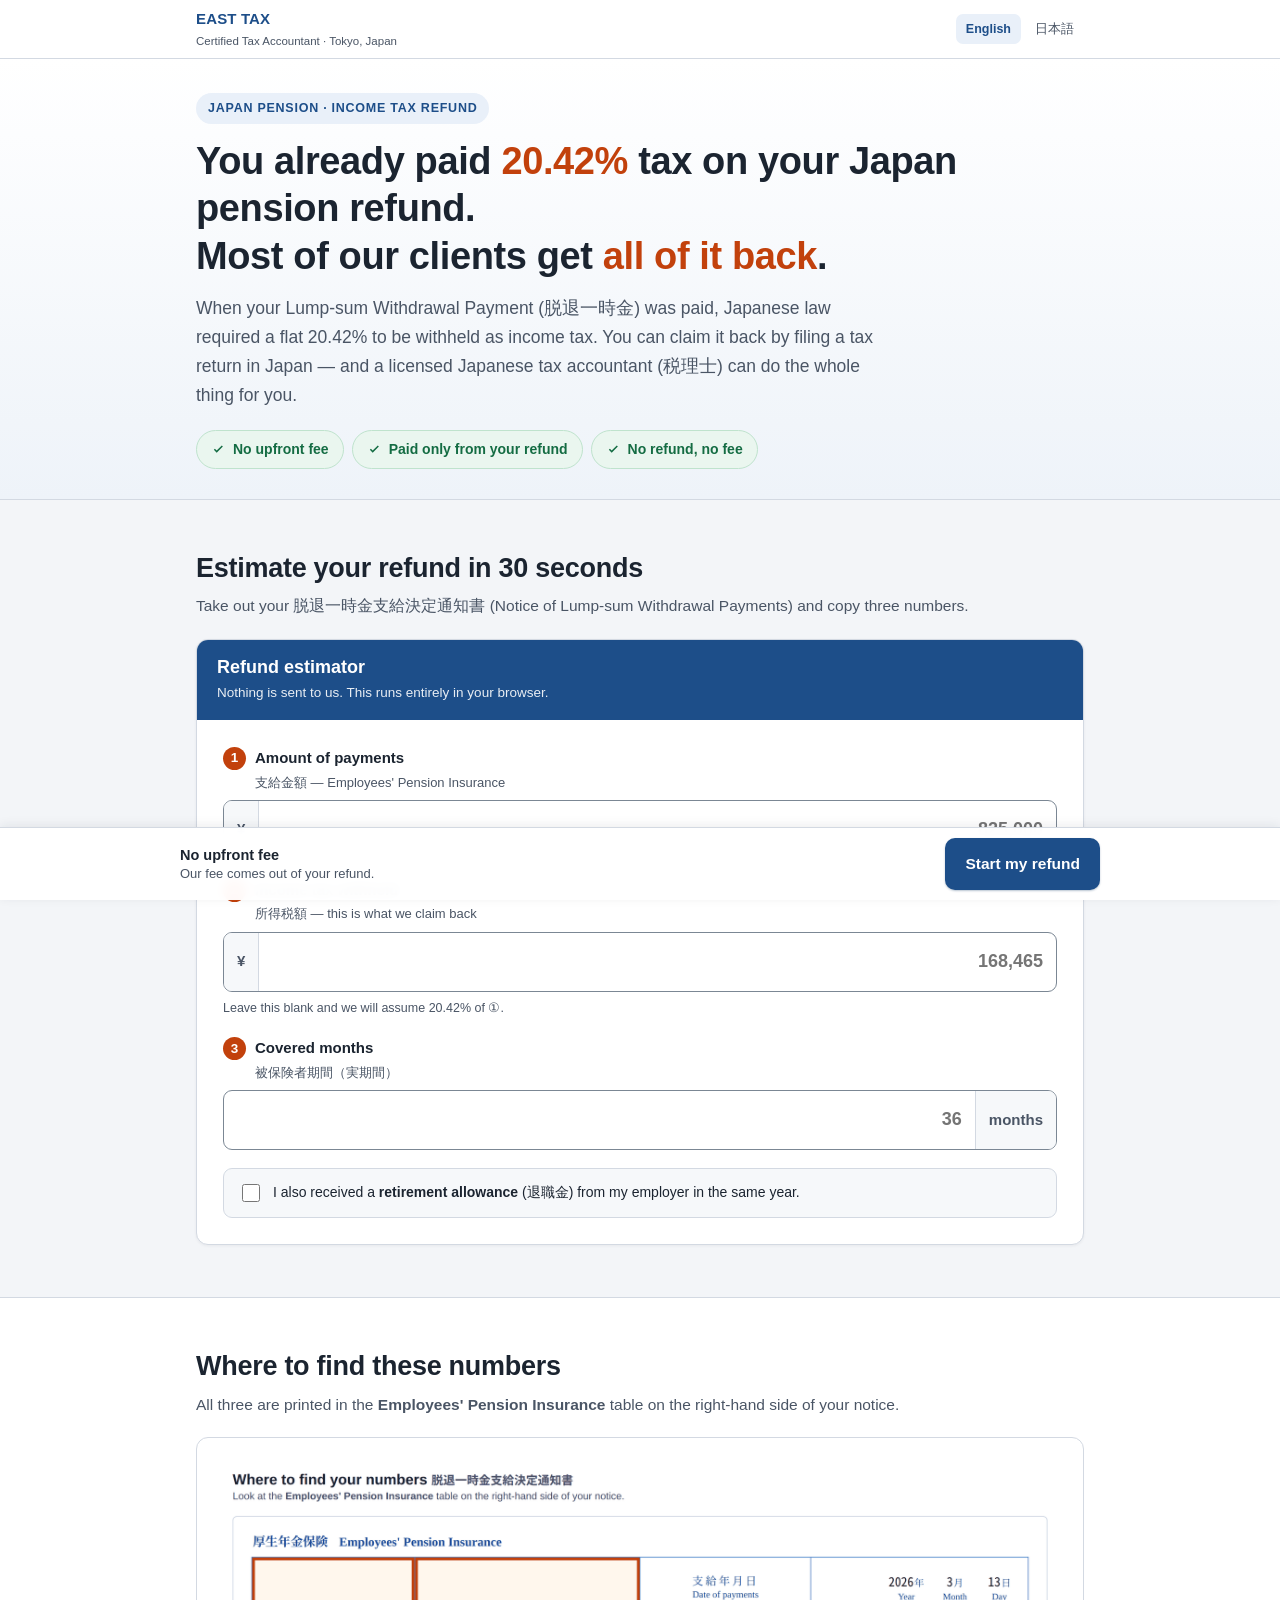
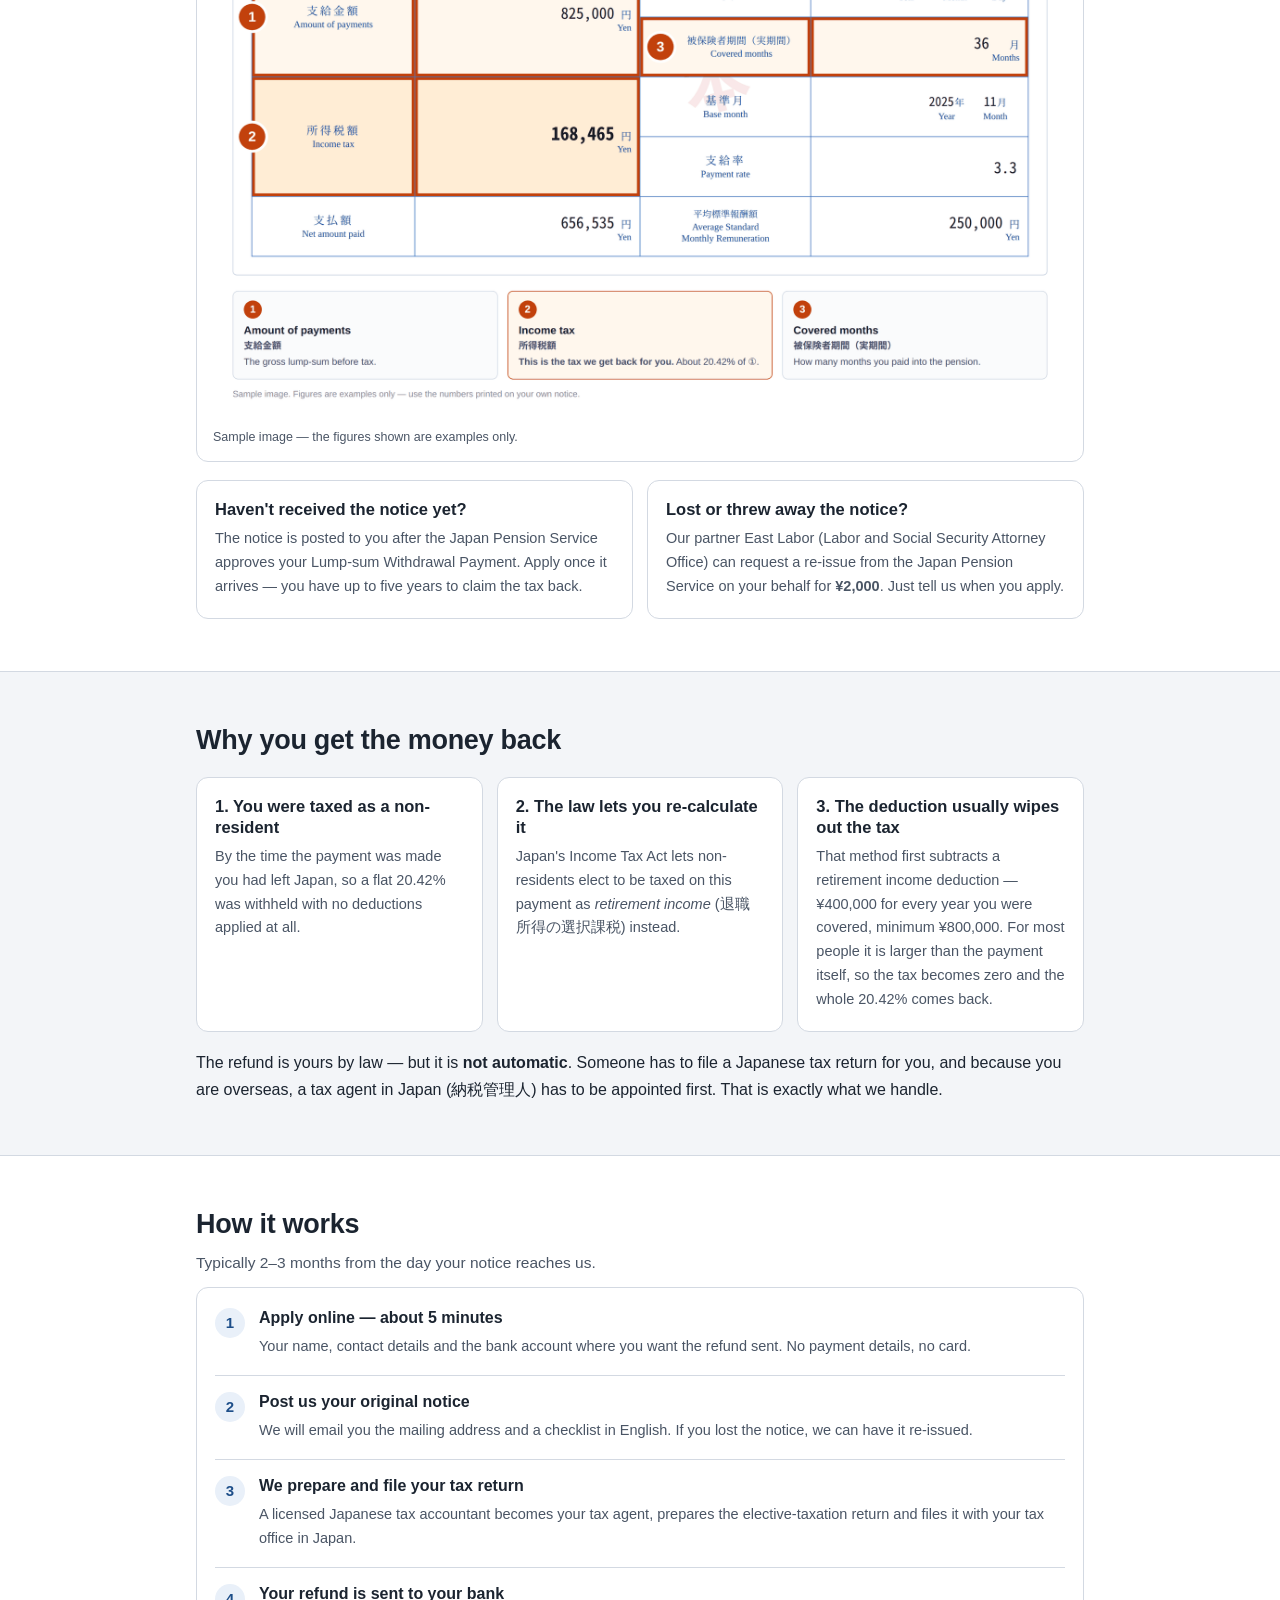
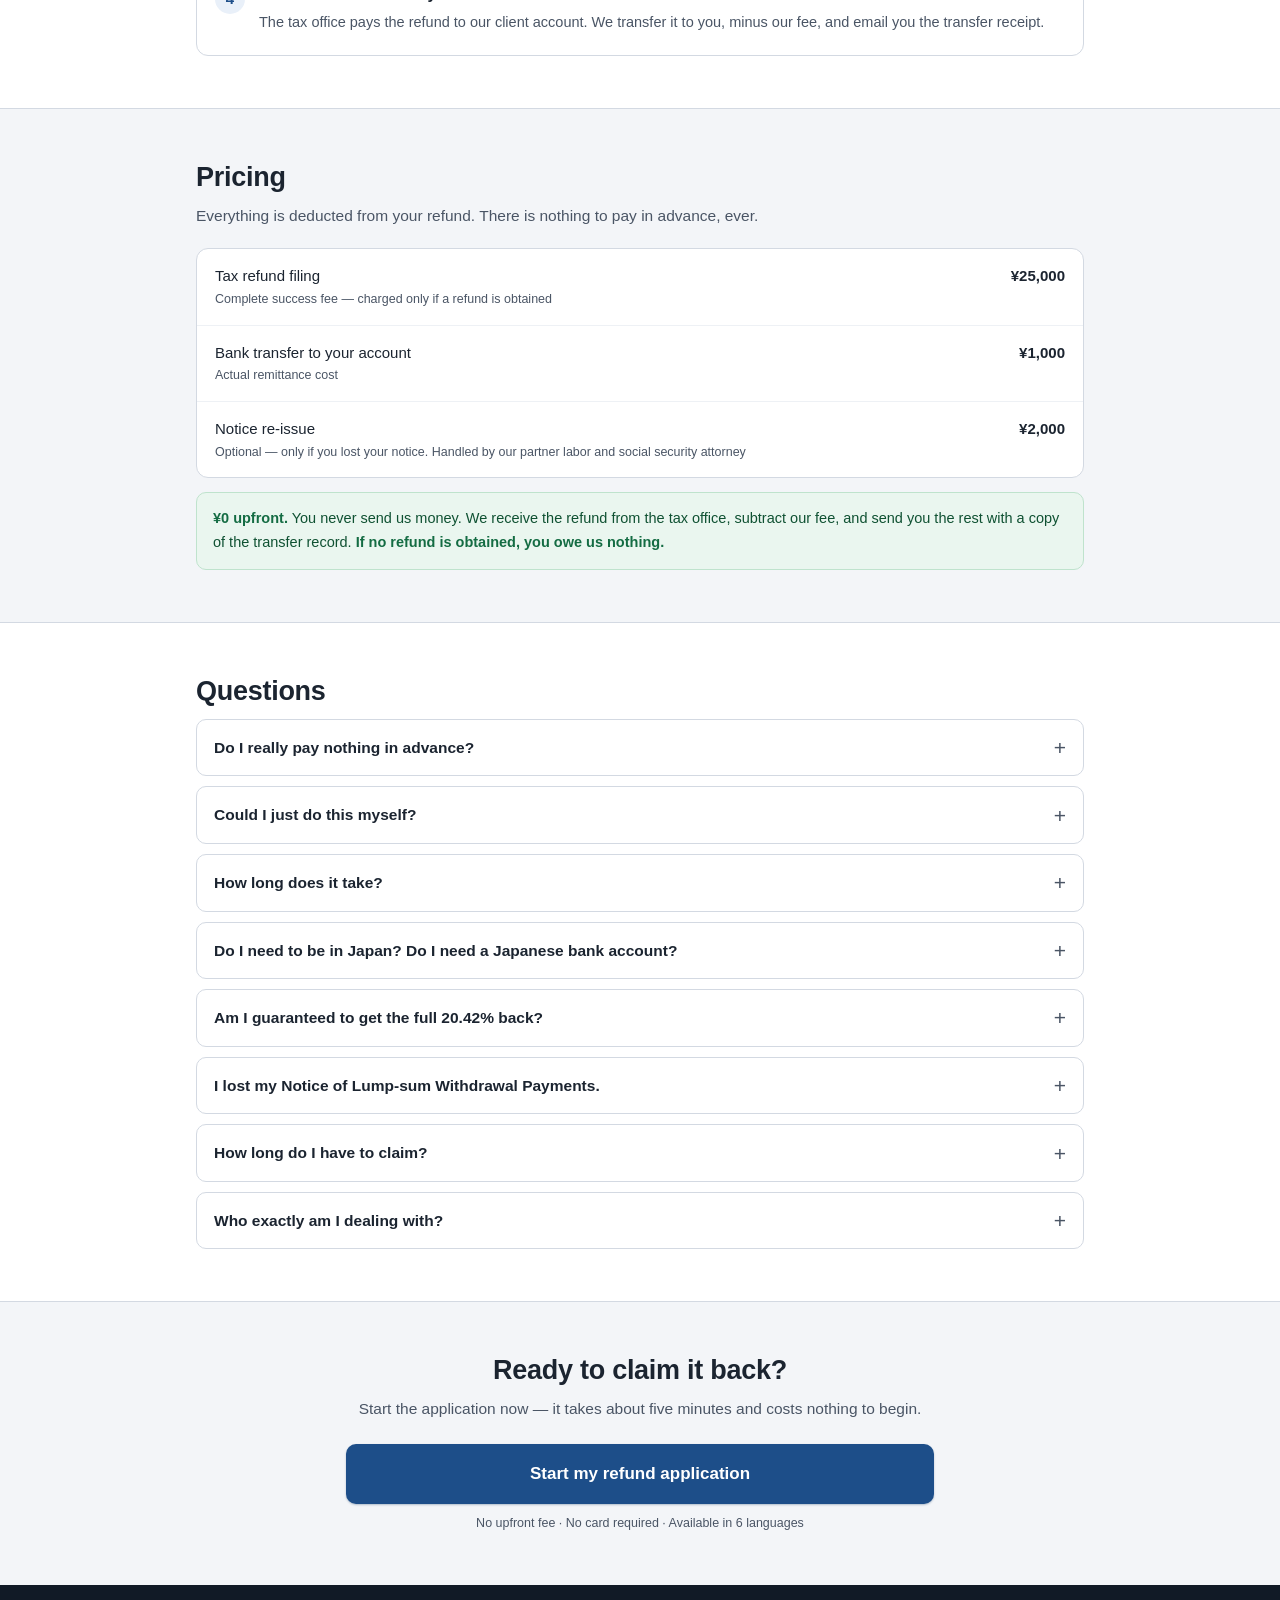
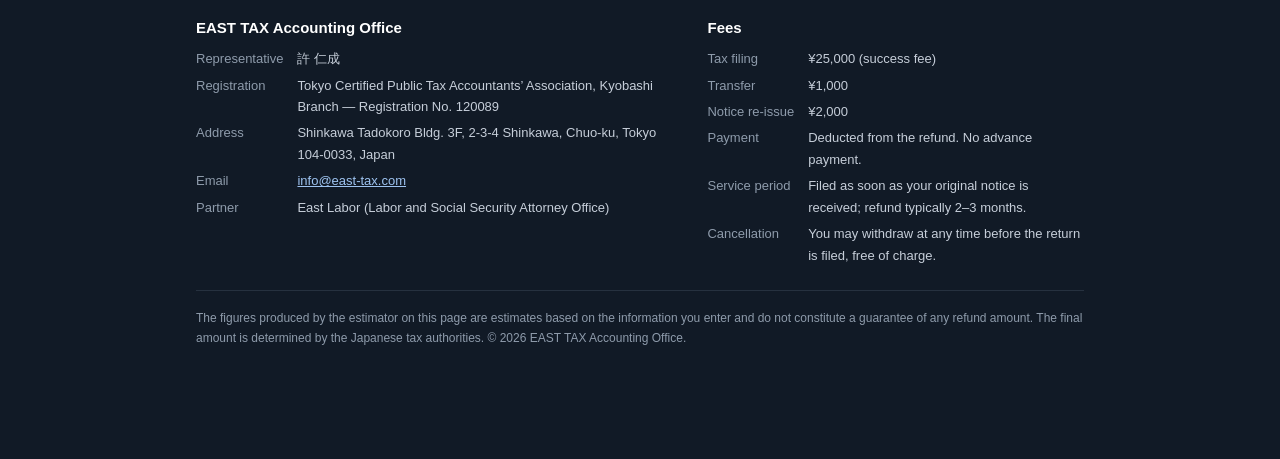
==== lp/en/index.html @ a3f649b4 "広告用ランディングページを追加（検索非掲載） 脱退一時金の所得税還付の広告用LP（日本語・英語）と、 根拠法令の解説ページを /lp/ 以下に追加した。  内容が未確定のため、3ページとも noind" ====
<!doctype html>
<html lang="en">
<head>
<meta charset="utf-8">
<meta name="viewport" content="width=device-width, initial-scale=1">
<title>Japan Pension Tax Refund — Get back the 20.42% withheld | EAST TAX</title>
<meta name="description" content="About 20.42% income tax was withheld from your Japan Lump-sum Withdrawal Payment (脱退一時金). A licensed Japanese tax accountant can claim it back. No upfront fee — our fee comes out of your refund.">
<!-- ★公開準備中。検索結果に出さないための指定。
     内容が確定して本番公開するときに、この meta 行を削除すること。 -->
<meta name="robots" content="noindex,nofollow">
<meta property="og:title" content="Get back the 20.42% tax withheld from your Japan pension refund">
<meta property="og:description" content="Estimate your refund in 30 seconds. No upfront fee — we are paid only from your refund.">
<meta property="og:type" content="website">
<link rel="icon" href="data:image/svg+xml,<svg xmlns='http://www.w3.org/2000/svg' viewBox='0 0 100 100'><text y='.9em' font-size='90'>%F0%9F%92%B4</text></svg>">

<!--
  ============================================================================
  CONFIG — 広告を回す前にここだけ直せば動きます（他は触らなくてOK）
  ============================================================================
  1. GA_ID / ADS_ID / ADS_CONV_CTA : Google アナリティクス・Google 広告のID
     ※ 空のままだと計測タグは一切読み込まれません（Google広告の最適化が効きません）
  2. OFFICE_* : 事務所情報。★印は必ず現物と突き合わせてください
  3. REF : 既定の紹介元コード。URL に ?ref=xxx を付ければそちらが優先されます
  ============================================================================
-->
<script>
var LP = {
  FORM_URL:     'https://form.east-tax.com/',
  REF:          'gads_en',          // 既定の紹介元コード（?ref= で上書き可）
  LANG:         'en',

  FEE_SERVICE:  25000,              // 申告代行報酬（完全成功報酬）
  FEE_TRANSFER: 1000,               // 送金手数料
  FEE_REISSUE:  2000,               // 通知書（ハガキ）再発行代行

  GA_ID:        '',                 // 例 'G-XXXXXXXXXX'
  ADS_ID:       '',                 // 例 'AW-123456789'
  ADS_CONV_CTA: '',                 // 例 'AW-123456789/AbCdEfGhIj'

  CONTACT:      'info@east-tax.com',
  OFFICE_NAME:  'EAST TAX Accounting Office',
  OFFICE_NAME_JA: 'EAST TAX会計事務所',
  OFFICE_REP:   '許 仁成',           // ★ 英字表記を入れる場合はここに併記
  OFFICE_ADDR:  'Shinkawa Tadokoro Bldg. 3F, 2-3-4 Shinkawa, Chuo-ku, Tokyo 104-0033, Japan',
  OFFICE_ADDR_JA: '〒104-0033 東京都中央区新川2-3-4 新川田所ビル3階',
  OFFICE_REG:   'Tokyo Certified Public Tax Accountants’ Association, Kyobashi Branch — Registration No. 120089', // ★要確認
  PARTNER_SR:   'East Labor (Labor and Social Security Attorney Office)'
};
</script>

<style>
:root{
  --c-bg:#f3f5f8; --c-surface:#ffffff; --c-text:#1b2430; --c-muted:#4a5565;
  --c-border:#d3d9e2; --c-input-border:#7b8794;
  --c-primary:#1d4e89; --c-primary-dark:#153a67; --c-primary-soft:#e9f0f9;
  --c-accent:#c2410c; --c-accent-soft:#fff7ed;
  --c-success:#146c43; --c-success-soft:#eaf6ef;
  --c-warn:#7a4b00; --c-warn-soft:#fff7e0;
  --radius:12px;
  --font:-apple-system,BlinkMacSystemFont,"Segoe UI",Roboto,"Helvetica Neue",Arial,"Noto Sans","Liberation Sans",sans-serif;
  --font-ja:"Hiragino Sans","Yu Gothic UI",Meiryo,"Noto Sans CJK JP","Noto Sans JP",sans-serif;
  color-scheme:light;
}
*,*::before,*::after{box-sizing:border-box}
html{font-family:var(--font);-webkit-text-size-adjust:100%;text-size-adjust:100%;scroll-behavior:smooth}
body{margin:0;background:var(--c-bg);color:var(--c-text);line-height:1.65;overflow-wrap:anywhere}
.ja{font-family:var(--font-ja)}
:focus-visible{outline:3px solid #2563eb;outline-offset:2px}
img{max-width:100%;height:auto;display:block}
h1,h2,h3{line-height:1.25;margin:0}
p{margin:0}
.wrap{width:100%;max-width:920px;margin:0 auto;padding:0 16px}

/* ---------- header ---------- */
.site{background:var(--c-surface);border-bottom:1px solid var(--c-border)}
.site .wrap{display:flex;align-items:center;justify-content:space-between;gap:12px;min-height:58px}
.brand{font-weight:700;font-size:15px;color:var(--c-primary);letter-spacing:.01em}
.brand small{display:block;font-weight:500;font-size:11.5px;color:var(--c-muted);letter-spacing:0}
.langs{display:flex;gap:4px;font-size:12.5px;flex:none}
.langs a,.langs span{padding:5px 10px;border-radius:7px;text-decoration:none;color:var(--c-muted);white-space:nowrap}
.langs .on{background:var(--c-primary-soft);color:var(--c-primary);font-weight:700}
.langs a:hover{background:#f0f2f6}

/* ---------- hero ---------- */
.hero{background:linear-gradient(180deg,#ffffff 0%,#eef3f9 100%);border-bottom:1px solid var(--c-border);padding:34px 0 30px}
.eyebrow{display:inline-block;font-size:12.5px;font-weight:700;letter-spacing:.06em;text-transform:uppercase;
  color:var(--c-primary);background:var(--c-primary-soft);border-radius:999px;padding:5px 12px;margin-bottom:14px}
h1{font-size:30px;font-weight:800;letter-spacing:-.01em}
h1 .hl{color:var(--c-accent)}
.lede{margin-top:14px;font-size:16.5px;color:var(--c-muted);max-width:40em}
.pills{display:flex;flex-wrap:wrap;gap:8px;margin-top:20px}
.pill{display:inline-flex;align-items:center;gap:7px;background:var(--c-success-soft);color:var(--c-success);
  border:1px solid #bfe3cd;border-radius:999px;padding:7px 14px;font-size:14px;font-weight:700}
.pill svg{flex:none}

/* ---------- sections ---------- */
section{padding:40px 0}
section.alt{background:var(--c-surface);border-top:1px solid var(--c-border);border-bottom:1px solid var(--c-border)}
h2{font-size:23px;font-weight:800;letter-spacing:-.01em}
h2 + .sub{margin-top:8px;color:var(--c-muted);font-size:15.5px}

/* ---------- calculator ---------- */
.calc{background:var(--c-surface);border:1px solid var(--c-border);border-radius:var(--radius);
  box-shadow:0 1px 3px rgba(27,36,48,.06);overflow:hidden;margin-top:20px}
.calc-head{background:var(--c-primary);color:#fff;padding:16px 20px}
.calc-head h3{font-size:18px;font-weight:700}
.calc-head p{font-size:13.5px;opacity:.9;margin-top:3px}
.calc-body{padding:20px}
.field{margin-bottom:18px}
.field label{display:flex;align-items:flex-start;gap:9px;font-weight:700;font-size:15px;margin-bottom:7px}
.n{flex:none;width:23px;height:23px;border-radius:50%;background:var(--c-accent);color:#fff;
  font-size:13.5px;font-weight:700;display:flex;align-items:center;justify-content:center;margin-top:1px}
.field .ja-sub{display:block;font-weight:500;font-size:13px;color:var(--c-muted);margin-top:1px}
.inp{display:flex;align-items:stretch;border:1.5px solid var(--c-input-border);border-radius:9px;
  background:#fff;overflow:hidden;transition:border-color .12s}
.inp:focus-within{border-color:#2563eb;box-shadow:0 0 0 3px rgba(37,99,235,.15)}
.inp .pre,.inp .suf{display:flex;align-items:center;padding:0 13px;background:#f6f8fa;color:var(--c-muted);
  font-size:15px;font-weight:600;flex:none}
.inp .pre{border-right:1px solid var(--c-border)}
.inp .suf{border-left:1px solid var(--c-border)}
.inp input{flex:1;min-width:0;border:0;outline:0;padding:14px 13px;font:inherit;font-size:18px;
  font-weight:600;text-align:right;background:transparent;color:var(--c-text)}
.hint{font-size:12.5px;color:var(--c-muted);margin-top:6px}
.chk{display:flex;gap:10px;align-items:flex-start;font-size:14px;color:var(--c-text);
  background:#f6f8fa;border:1px solid var(--c-border);border-radius:9px;padding:12px 14px;cursor:pointer}
.chk input{margin-top:3px;width:18px;height:18px;flex:none;accent-color:var(--c-primary)}
#other-wrap{margin-top:14px;padding-top:4px;border-top:1px dashed var(--c-border)}
#other-wrap[hidden]{display:none}

/* ---------- result ---------- */
.result{margin-top:6px;border-top:1px solid var(--c-border);padding:20px;background:#fbfcfd}
.result[hidden]{display:none}
.r-label{font-size:13.5px;color:var(--c-muted);font-weight:600}
.r-big{font-size:38px;font-weight:800;letter-spacing:-.02em;color:var(--c-accent);line-height:1.1;margin-top:2px}
.rows{margin-top:16px;border:1px solid var(--c-border);border-radius:10px;background:#fff;overflow:hidden}
.row{display:flex;justify-content:space-between;gap:12px;padding:11px 14px;font-size:14.5px;border-bottom:1px solid #eef1f5}
.row span:last-child{font-weight:700;white-space:nowrap}
.row.minus span:last-child{color:var(--c-muted)}
.row.net{border-bottom:0;background:var(--c-success-soft);padding:15px 14px}
.row.net span{font-size:16px;font-weight:800;color:var(--c-success)}
.row.net span:last-child{font-size:21px}
.r-note{margin-top:13px;font-size:12.5px;color:var(--c-muted)}
.r-warn{margin-top:14px;background:var(--c-warn-soft);border:1px solid #e8d49a;color:var(--c-warn);
  border-radius:9px;padding:12px 14px;font-size:13.5px}
.r-warn[hidden]{display:none}

/* ---------- buttons ---------- */
.btn{display:inline-flex;align-items:center;justify-content:center;gap:9px;width:100%;
  background:var(--c-primary);color:#fff;border:0;border-radius:10px;padding:16px 22px;
  font:inherit;font-size:17px;font-weight:700;text-decoration:none;cursor:pointer;
  box-shadow:0 1px 2px rgba(21,58,103,.3);transition:background .12s}
.btn:hover{background:var(--c-primary-dark);color:#fff}
.btn-sub{display:block;text-align:center;font-size:12.5px;color:var(--c-muted);margin-top:9px}

/* ---------- generic cards ---------- */
.cards{display:grid;gap:14px;margin-top:20px}
@media(min-width:720px){.cards.c3{grid-template-columns:repeat(3,1fr)}.cards.c2{grid-template-columns:repeat(2,1fr)}}
.card{background:var(--c-surface);border:1px solid var(--c-border);border-radius:var(--radius);padding:18px 18px 19px}
.card h3{font-size:16.5px;font-weight:700;margin-bottom:7px}
.card p{font-size:14.5px;color:var(--c-muted)}
.step{display:flex;gap:14px;padding:16px 0;border-bottom:1px solid var(--c-border)}
.step:last-child{border-bottom:0}
.step .sn{flex:none;width:30px;height:30px;border-radius:50%;background:var(--c-primary-soft);
  color:var(--c-primary);font-weight:800;font-size:15px;display:flex;align-items:center;justify-content:center}
.step h3{font-size:16px;font-weight:700}
.step p{font-size:14.5px;color:var(--c-muted);margin-top:3px}

/* ---------- pricing ---------- */
.price{margin-top:20px;background:var(--c-surface);border:1px solid var(--c-border);border-radius:var(--radius);overflow:hidden}
.price .prow{display:flex;justify-content:space-between;gap:14px;padding:15px 18px;border-bottom:1px solid #eef1f5;font-size:15px}
.price .prow:last-child{border-bottom:0}
.price .prow b{white-space:nowrap}
.price .prow small{display:block;color:var(--c-muted);font-size:12.5px;font-weight:400}
.price-note{margin-top:14px;background:var(--c-success-soft);border:1px solid #bfe3cd;border-radius:10px;
  padding:14px 16px;font-size:14.5px;color:#0f5132}
.price-note b{color:var(--c-success)}

/* ---------- faq ---------- */
details{background:var(--c-surface);border:1px solid var(--c-border);border-radius:10px;margin-top:10px}
details[open]{border-color:#b9c6d8}
summary{cursor:pointer;padding:15px 17px;font-weight:700;font-size:15.5px;list-style:none;display:flex;
  justify-content:space-between;gap:12px;align-items:center}
summary::-webkit-details-marker{display:none}
summary::after{content:"+";font-size:21px;font-weight:400;color:var(--c-muted);flex:none;line-height:1}
details[open] summary::after{content:"\2212"}
details .ans{padding:0 17px 16px;font-size:14.5px;color:var(--c-muted)}

/* ---------- figure ---------- */
figure{margin:20px 0 0;background:var(--c-surface);border:1px solid var(--c-border);border-radius:var(--radius);
  padding:12px;overflow:hidden}
figure img{border-radius:6px}
figcaption{font-size:12.5px;color:var(--c-muted);margin-top:10px;padding:0 4px 2px}

/* ---------- footer ---------- */
footer{background:#111a26;color:#c6ced9;padding:34px 0 110px;font-size:13.5px}
footer h3{color:#fff;font-size:15px;margin-bottom:10px}
footer .fgrid{display:grid;gap:22px}
@media(min-width:720px){footer .fgrid{grid-template-columns:1.3fr 1fr}}
footer dl{margin:0;display:grid;grid-template-columns:auto 1fr;gap:5px 14px;font-size:13px}
footer dt{color:#8e9bab;white-space:nowrap}
footer dd{margin:0}
footer a{color:#9ec3f0}
.legal{margin-top:24px;padding-top:18px;border-top:1px solid #26313f;font-size:12px;color:#8e9bab}

/* ---------- sticky cta ---------- */
.sticky{position:fixed;left:0;right:0;bottom:0;background:rgba(255,255,255,.97);
  border-top:1px solid var(--c-border);padding:10px 16px calc(10px + env(safe-area-inset-bottom));
  box-shadow:0 -2px 10px rgba(27,36,48,.08);z-index:50;
  backdrop-filter:saturate(180%) blur(6px)}
.sticky .wrap{display:flex;align-items:center;gap:12px;padding:0}
.sticky .s-txt{flex:1;min-width:0;font-size:13px;color:var(--c-muted);line-height:1.35}
.sticky .s-txt b{display:block;color:var(--c-text);font-size:14.5px}
.sticky .btn{width:auto;flex:none;padding:13px 20px;font-size:15.5px}
@media(max-width:519px){.sticky .s-txt{display:none}.sticky .btn{width:100%}}

@media(min-width:720px){
  h1{font-size:38px}
  .lede{font-size:17.5px}
  section{padding:52px 0}
  h2{font-size:27px}
  .calc-body{padding:26px}
  .result{padding:26px}
}
</style>
</head>
<body>

<header class="site">
  <div class="wrap">
    <div class="brand">EAST TAX<small>Certified Tax Accountant · Tokyo, Japan</small></div>
    <nav class="langs" aria-label="Language">
      <span class="on">English</span>
      <a href="../ja/" hreflang="ja" lang="ja">日本語</a>
    </nav>
  </div>
</header>

<div class="hero">
  <div class="wrap">
    <span class="eyebrow">Japan pension · income tax refund</span>
    <h1>You already paid <span class="hl">20.42%</span> tax on your Japan pension refund.<br>Most of our clients get <span class="hl">all of it back</span>.</h1>
    <p class="lede">
      When your Lump-sum Withdrawal Payment <span class="ja">(脱退一時金)</span> was paid, Japanese law required a flat
      20.42% to be withheld as income tax. You can claim it back by filing a tax return in Japan — and a licensed
      Japanese tax accountant <span class="ja">(税理士)</span> can do the whole thing for you.
    </p>
    <div class="pills">
      <span class="pill"><svg width="15" height="15" viewBox="0 0 20 20" fill="currentColor" aria-hidden="true"><path d="M7.6 14.2 3.8 10.4l1.4-1.4 2.4 2.4 6.8-6.8 1.4 1.4z"/></svg>No upfront fee</span>
      <span class="pill"><svg width="15" height="15" viewBox="0 0 20 20" fill="currentColor" aria-hidden="true"><path d="M7.6 14.2 3.8 10.4l1.4-1.4 2.4 2.4 6.8-6.8 1.4 1.4z"/></svg>Paid only from your refund</span>
      <span class="pill"><svg width="15" height="15" viewBox="0 0 20 20" fill="currentColor" aria-hidden="true"><path d="M7.6 14.2 3.8 10.4l1.4-1.4 2.4 2.4 6.8-6.8 1.4 1.4z"/></svg>No refund, no fee</span>
    </div>
  </div>
</div>

<!-- ============================ CALCULATOR ============================ -->
<section id="calc">
  <div class="wrap">
    <h2>Estimate your refund in 30 seconds</h2>
    <p class="sub">Take out your <span class="ja">脱退一時金支給決定通知書</span> (Notice of Lump-sum Withdrawal Payments) and copy three numbers.</p>

    <div class="calc">
      <div class="calc-head">
        <h3>Refund estimator</h3>
        <p>Nothing is sent to us. This runs entirely in your browser.</p>
      </div>
      <div class="calc-body">
        <div class="field">
          <label for="f-amount"><span class="n">1</span><span>Amount of payments<span class="ja-sub">支給金額 — Employees' Pension Insurance</span></span></label>
          <div class="inp"><span class="pre">¥</span><input id="f-amount" type="text" inputmode="numeric" autocomplete="off" placeholder="825,000"></div>
        </div>

        <div class="field">
          <label for="f-tax"><span class="n">2</span><span>Income tax withheld<span class="ja-sub">所得税額 — this is what we claim back</span></span></label>
          <div class="inp"><span class="pre">¥</span><input id="f-tax" type="text" inputmode="numeric" autocomplete="off" placeholder="168,465"></div>
          <p class="hint">Leave this blank and we will assume 20.42% of ①.</p>
        </div>

        <div class="field">
          <label for="f-months"><span class="n">3</span><span>Covered months<span class="ja-sub">被保険者期間（実期間）</span></span></label>
          <div class="inp"><input id="f-months" type="text" inputmode="numeric" autocomplete="off" placeholder="36"><span class="suf">months</span></div>
        </div>

        <label class="chk" for="f-other">
          <input type="checkbox" id="f-other">
          <span>I also received a <b>retirement allowance</b> <span class="ja">(退職金)</span> from my employer in the same year.</span>
        </label>

        <div id="other-wrap" hidden>
          <div class="field" style="margin-top:16px">
            <label for="f-other-amount"><span>Retirement allowance received<span class="ja-sub">退職金の支給額</span></span></label>
            <div class="inp"><span class="pre">¥</span><input id="f-other-amount" type="text" inputmode="numeric" autocomplete="off" placeholder="0"></div>
          </div>
          <div class="field" style="margin-bottom:4px">
            <label for="f-other-tax"><span>Tax withheld from it<span class="ja-sub">そこから源泉徴収された所得税額</span></span></label>
            <div class="inp"><span class="pre">¥</span><input id="f-other-tax" type="text" inputmode="numeric" autocomplete="off" placeholder="0"></div>
          </div>
        </div>
      </div>

      <div class="result" id="result" hidden>
        <p class="r-label">Estimated refund from the Japanese tax office</p>
        <p class="r-big" id="r-refund">¥0</p>

        <div class="rows">
          <div class="row minus"><span>Our fee — tax filing (success fee)</span><span id="r-fee">−¥25,000</span></div>
          <div class="row minus"><span>Bank transfer to your account</span><span id="r-transfer">−¥1,000</span></div>
          <div class="row net"><span>You receive</span><span id="r-net">¥0</span></div>
        </div>

        <div class="r-warn" id="r-warn"></div>

        <p class="r-note">
          Estimate only, based on the figures you entered and calculated with the same formula we use for the actual
          filing. The final amount is determined by the Japanese tax office.
          <b>You pay nothing upfront</b> — all fees are deducted from the refund once it arrives.
        </p>

        <div style="margin-top:18px">
          <a class="btn" href="#" id="cta-result" data-cta="result">Start my refund — it's free to begin</a>
          <span class="btn-sub">Takes about 5 minutes · No payment details required</span>
        </div>
      </div>
    </div>
  </div>
</section>

<!-- ============================ WHERE TO FIND ============================ -->
<section class="alt" id="where">
  <div class="wrap">
    <h2>Where to find these numbers</h2>
    <p class="sub">All three are printed in the <b>Employees' Pension Insurance</b> table on the right-hand side of your notice.</p>
    <figure>
      <img src="../assets/notice-guide-en.png" width="1240" height="815" loading="lazy" decoding="async"
           alt="Sample Notice of Lump-sum Withdrawal Payments showing where the Amount of payments, Income tax and Covered months are printed.">
      <figcaption>Sample image — the figures shown are examples only.</figcaption>
    </figure>
    <div class="cards c2" style="margin-top:18px">
      <div class="card">
        <h3>Haven't received the notice yet?</h3>
        <p>The notice is posted to you after the Japan Pension Service approves your Lump-sum Withdrawal Payment. Apply once it arrives — you have up to five years to claim the tax back.</p>
      </div>
      <div class="card">
        <h3>Lost or threw away the notice?</h3>
        <p>Our partner <span id="partner-1">labor and social security attorney</span> can request a re-issue from the Japan Pension Service on your behalf for <b id="fee-reissue-1">¥2,000</b>. Just tell us when you apply.</p>
      </div>
    </div>
  </div>
</section>

<!-- ============================ WHY ============================ -->
<section id="why">
  <div class="wrap">
    <h2>Why you get the money back</h2>
    <div class="cards c3">
      <div class="card">
        <h3>1. You were taxed as a non-resident</h3>
        <p>By the time the payment was made you had left Japan, so a flat 20.42% was withheld with no deductions applied at all.</p>
      </div>
      <div class="card">
        <h3>2. The law lets you re-calculate it</h3>
        <p>Japan's Income Tax Act lets non-residents elect to be taxed on this payment as <i>retirement income</i> <span class="ja">(退職所得の選択課税)</span> instead.</p>
      </div>
      <div class="card">
        <h3>3. The deduction usually wipes out the tax</h3>
        <p>That method first subtracts a retirement income deduction — ¥400,000 for every year you were covered, minimum ¥800,000. For most people it is larger than the payment itself, so the tax becomes zero and the whole 20.42% comes back.</p>
      </div>
    </div>
    <p class="sub" style="margin-top:18px">
      The refund is yours by law — but it is <b>not automatic</b>. Someone has to file a Japanese tax return for you, and
      because you are overseas, a tax agent in Japan <span class="ja">(納税管理人)</span> has to be appointed first.
      That is exactly what we handle.
    </p>
  </div>
</section>

<!-- ============================ HOW ============================ -->
<section class="alt" id="how">
  <div class="wrap">
    <h2>How it works</h2>
    <p class="sub">Typically 2–3 months from the day your notice reaches us.</p>
    <div class="cards" style="margin-top:12px">
      <div class="card" style="padding:4px 18px">
        <div class="step"><div class="sn">1</div><div>
          <h3>Apply online — about 5 minutes</h3>
          <p>Your name, contact details and the bank account where you want the refund sent. No payment details, no card.</p></div></div>
        <div class="step"><div class="sn">2</div><div>
          <h3>Post us your original notice</h3>
          <p>We will email you the mailing address and a checklist in English. If you lost the notice, we can have it re-issued.</p></div></div>
        <div class="step"><div class="sn">3</div><div>
          <h3>We prepare and file your tax return</h3>
          <p>A licensed Japanese tax accountant becomes your tax agent, prepares the elective-taxation return and files it with your tax office in Japan.</p></div></div>
        <div class="step"><div class="sn">4</div><div>
          <h3>Your refund is sent to your bank</h3>
          <p>The tax office pays the refund to our client account. We transfer it to you, minus our fee, and email you the transfer receipt.</p></div></div>
      </div>
    </div>
  </div>
</section>

<!-- ============================ PRICING ============================ -->
<section id="pricing">
  <div class="wrap">
    <h2>Pricing</h2>
    <p class="sub">Everything is deducted from your refund. There is nothing to pay in advance, ever.</p>
    <div class="price">
      <div class="prow"><span>Tax refund filing <small>Complete success fee — charged only if a refund is obtained</small></span><b id="fee-service">¥25,000</b></div>
      <div class="prow"><span>Bank transfer to your account <small>Actual remittance cost</small></span><b id="fee-transfer">¥1,000</b></div>
      <div class="prow"><span>Notice re-issue <small>Optional — only if you lost your notice. Handled by our partner labor and social security attorney</small></span><b id="fee-reissue-2">¥2,000</b></div>
    </div>
    <p class="price-note">
      <b>¥0 upfront.</b> You never send us money. We receive the refund from the tax office, subtract our fee, and send
      you the rest with a copy of the transfer record. <b>If no refund is obtained, you owe us nothing.</b>
    </p>
  </div>
</section>

<!-- ============================ FAQ ============================ -->
<section class="alt" id="faq">
  <div class="wrap">
    <h2>Questions</h2>

    <details><summary>Do I really pay nothing in advance?</summary><div class="ans">
      Correct. We are paid out of the refund itself. If the tax office issues no refund, you pay nothing — you will not
      receive an invoice.
    </div></details>

    <details><summary>Could I just do this myself?</summary><div class="ans">
      Yes. You are free to file the return yourself, and it costs nothing to do so. What you would need to handle is the
      Japanese-language return, appointing a tax agent in Japan, corresponding with the tax office, and receiving the
      refund into a Japanese bank account. Our fee is for taking all of that off your hands.
    </div></details>

    <details><summary>How long does it take?</summary><div class="ans">
      Usually 2–3 months from the day your original notice reaches our office. International post is often the slowest
      part, so send it as soon as you can.
    </div></details>

    <details><summary>Do I need to be in Japan? Do I need a Japanese bank account?</summary><div class="ans">
      No to both. We act as your tax agent <span class="ja">(納税管理人)</span> in Japan, which is what allows the return
      to be filed and the refund to be issued while you are overseas. We then remit the money to your own account.
    </div></details>

    <details><summary>Am I guaranteed to get the full 20.42% back?</summary><div class="ans">
      In most cases the retirement income deduction is larger than the payment, so the entire amount withheld is
      refunded. It can be less if, for example, you also received a retirement allowance from your employer in the same
      year, or your covered period was long with high remuneration. We check your actual figures before filing and tell
      you plainly what to expect.
    </div></details>

    <details><summary>I lost my Notice of Lump-sum Withdrawal Payments.</summary><div class="ans">
      That is a common situation. Our partner labor and social security attorney can request a re-issue from the Japan
      Pension Service for <b id="fee-reissue-3">¥2,000</b>, also deducted from your refund. You will need your Basic
      Pension Number or pension book if you still have it.
    </div></details>

    <details><summary>How long do I have to claim?</summary><div class="ans">
      Up to five years from the year the Lump-sum Withdrawal Payment was made. After that the right to claim the refund
      is lost.
    </div></details>

    <details><summary>Who exactly am I dealing with?</summary><div class="ans">
      <span id="faq-office">EAST TAX Accounting Office</span>, a licensed tax accountant <span class="ja">(税理士)</span>
      practice in Tokyo. Registration details and our office address are in the footer of this page.
    </div></details>
  </div>
</section>

<!-- ============================ FINAL CTA ============================ -->
<section id="start">
  <div class="wrap" style="max-width:620px;text-align:center">
    <h2>Ready to claim it back?</h2>
    <p class="sub" style="margin-bottom:22px">Start the application now — it takes about five minutes and costs nothing to begin.</p>
    <a class="btn" href="#" id="cta-final" data-cta="final">Start my refund application</a>
    <span class="btn-sub">No upfront fee · No card required · Available in 6 languages</span>
  </div>
</section>

<footer>
  <div class="wrap">
    <div class="fgrid">
      <div>
        <h3 id="f-office">EAST TAX Accounting Office</h3>
        <dl>
          <dt>Representative</dt><dd id="f-rep">—</dd>
          <dt>Registration</dt><dd id="f-reg">—</dd>
          <dt>Address</dt><dd id="f-addr">—</dd>
          <dt>Email</dt><dd><a id="f-mail" href="#">—</a></dd>
          <dt>Partner</dt><dd id="f-partner">—</dd>
        </dl>
      </div>
      <div>
        <h3>Fees</h3>
        <dl>
          <dt>Tax filing</dt><dd id="f-fee1">—</dd>
          <dt>Transfer</dt><dd id="f-fee2">—</dd>
          <dt>Notice re-issue</dt><dd id="f-fee3">—</dd>
          <dt>Payment</dt><dd>Deducted from the refund. No advance payment.</dd>
          <dt>Service period</dt><dd>Filed as soon as your original notice is received; refund typically 2–3 months.</dd>
          <dt>Cancellation</dt><dd>You may withdraw at any time before the return is filed, free of charge.</dd>
        </dl>
      </div>
    </div>
    <p class="legal">
      The figures produced by the estimator on this page are estimates based on the information you enter and do not
      constitute a guarantee of any refund amount. The final amount is determined by the Japanese tax authorities.
      <span id="f-copy"></span>
    </p>
  </div>
</footer>

<div class="sticky">
  <div class="wrap">
    <div class="s-txt"><b>No upfront fee</b>Our fee comes out of your refund.</div>
    <a class="btn" href="#" id="cta-sticky" data-cta="sticky">Start my refund</a>
  </div>
</div>

<script>
(function () {
  'use strict';

  /* ---------------------------------------------------------------- *
   * 税額計算 — gas/Calc.gs の移植。式を変えるときは必ず両方を直すこと。
   * ---------------------------------------------------------------- */
  var WITHHOLDING_RATE = 2042;  // 20.42% を整数演算するための分子（/10000）

  var INCOME_TAX_TABLE = [
    [1949000, 0.05, 0],
    [3299000, 0.10, 97500],
    [6949000, 0.20, 427500],
    [8999000, 0.23, 636000],
    [17999000, 0.33, 1536000],
    [39999000, 0.40, 2796000],
    [Infinity, 0.45, 4796000]
  ];

  function serviceYearsFromMonths(months) {
    return Math.max(1, Math.ceil((Number(months) || 0) / 12));
  }

  function retirementDeduction(years) {
    if (years <= 20) return Math.max(400000 * years, 800000);
    return 8000000 + 700000 * (years - 20);
  }

  function incomeTaxOn(taxable) {
    for (var i = 0; i < INCOME_TAX_TABLE.length; i++) {
      var limit = INCOME_TAX_TABLE[i][0], rate = INCOME_TAX_TABLE[i][1], ded = INCOME_TAX_TABLE[i][2];
      if (taxable <= limit) return Math.max(0, Math.round(taxable * rate) - ded);
    }
    return 0;
  }

  function defaultWithholding(amount) {
    return Math.floor((Number(amount) || 0) * WITHHOLDING_RATE / 10000);
  }

  function calcRetirementTax(input) {
    var payments = (input.payments || []).filter(function (p) { return Number(p.amount) > 0; });
    var years = Math.max(1, Math.floor(Number(input.serviceYears) || 1));
    var revenue = 0, withheld = 0;
    payments.forEach(function (p) {
      revenue += Number(p.amount);
      withheld += Number(p.withheld || 0);
    });

    var deduction = retirementDeduction(years);
    var afterDeduction = Math.max(0, revenue - deduction);

    var income;
    if (years <= 5) {
      // 短期退職手当等: 300万円を超える部分は 1/2 にしない
      income = afterDeduction <= 3000000
        ? Math.floor(afterDeduction / 2)
        : 1500000 + (afterDeduction - 3000000);
    } else {
      income = Math.floor(afterDeduction / 2);
    }

    var taxable = Math.floor(income / 1000) * 1000;
    var incomeTax = incomeTaxOn(taxable);
    var reconstructionTax = Math.floor(incomeTax * 21 / 1000);
    var balance = (incomeTax + reconstructionTax) - withheld;

    return {
      revenue: revenue,
      withheld: withheld,
      totalTax: incomeTax + reconstructionTax,
      refund: balance < 0 ? -balance : 0,
      payable: balance > 0 ? Math.floor(balance / 100) * 100 : 0
    };
  }

  /* ---------------------------------------------------------------- *
   * 画面
   * ---------------------------------------------------------------- */
  var $ = function (id) { return document.getElementById(id); };
  var yen = function (n) { return '¥' + Math.round(n).toLocaleString('en-US'); };
  var digits = function (s) { return String(s || '').replace(/[^0-9]/g, ''); };

  function setText(id, v) { var el = $(id); if (el) el.textContent = v; }

  /* --- CONFIG を画面に流し込む（1か所直せば全部変わるように） --- */
  setText('fee-service', yen(LP.FEE_SERVICE));
  setText('fee-transfer', yen(LP.FEE_TRANSFER));
  ['fee-reissue-1', 'fee-reissue-2', 'fee-reissue-3'].forEach(function (id) { setText(id, yen(LP.FEE_REISSUE)); });
  setText('r-fee', '−' + yen(LP.FEE_SERVICE));
  setText('r-transfer', '−' + yen(LP.FEE_TRANSFER));
  setText('f-office', LP.OFFICE_NAME);
  setText('faq-office', LP.OFFICE_NAME);
  setText('f-rep', LP.OFFICE_REP);
  setText('f-reg', LP.OFFICE_REG);
  setText('f-addr', LP.OFFICE_ADDR);
  setText('f-partner', LP.PARTNER_SR);
  setText('partner-1', LP.PARTNER_SR);
  setText('f-fee1', yen(LP.FEE_SERVICE) + ' (success fee)');
  setText('f-fee2', yen(LP.FEE_TRANSFER));
  setText('f-fee3', yen(LP.FEE_REISSUE));
  setText('f-copy', '© ' + new Date().getFullYear() + ' ' + LP.OFFICE_NAME + '.');
  var mail = $('f-mail');
  if (mail) { mail.href = 'mailto:' + LP.CONTACT; mail.textContent = LP.CONTACT; }

  /* --- 申込フォームのURL（?ref= は LP の URL から引き継ぐ） --- */
  function applyUrl() {
    var ref = LP.REF;
    try {
      var q = new URLSearchParams(window.location.search).get('ref');
      if (q && /^[A-Za-z0-9_-]{1,32}$/.test(q)) ref = q;
    } catch (e) { /* 古いブラウザ */ }
    var u = LP.FORM_URL + (LP.FORM_URL.indexOf('?') >= 0 ? '&' : '?')
          + 'lang=' + encodeURIComponent(LP.LANG);
    if (ref) u += '&ref=' + encodeURIComponent(ref);
    return u;
  }

  /* --- 計測 --- */
  function track(name, params) {
    if (typeof window.gtag === 'function') window.gtag('event', name, params || {});
  }

  /* --- 入力欄: 数字だけ受け付けてカンマ区切りで表示する --- */
  var fields = ['f-amount', 'f-tax', 'f-months', 'f-other-amount', 'f-other-tax'];
  function rawValue(id) { return Number(digits($(id).value)) || 0; }

  fields.forEach(function (id) {
    var el = $(id);
    el.addEventListener('input', function () {
      var d = digits(el.value);
      // 月数はカンマを付けない
      el.value = d === '' ? '' : (id === 'f-months' ? d : Number(d).toLocaleString('en-US'));
      render();
    });
  });

  $('f-other').addEventListener('change', function () {
    $('other-wrap').hidden = !this.checked;
    render();
  });

  var counted = false;   // calc_complete は1回だけ送る

  function render() {
    var amount = rawValue('f-amount');
    var months = rawValue('f-months');
    var tax = rawValue('f-tax') || defaultWithholding(amount);
    var hasOther = $('f-other').checked;

    // ① と ③ が埋まるまでは結果を出さない
    if (!(amount > 0 && months > 0)) { $('result').hidden = true; return; }

    var payments = [{ amount: amount, withheld: tax }];
    if (hasOther && rawValue('f-other-amount') > 0) {
      payments.push({ amount: rawValue('f-other-amount'), withheld: rawValue('f-other-tax') });
    }

    var r = calcRetirementTax({
      payments: payments,
      serviceYears: serviceYearsFromMonths(months)
    });

    var fees = LP.FEE_SERVICE + LP.FEE_TRANSFER;
    var net = r.refund - fees;
    var warn = $('r-warn');

    setText('r-refund', yen(r.refund));
    setText('r-net', net > 0 ? yen(net) : yen(0));

    if (r.refund <= 0) {
      warn.hidden = false;
      warn.innerHTML = 'Based on these figures no tax would be refunded. Double-check the amounts on your notice, '
        + 'or <a href="mailto:' + LP.CONTACT + '">email us</a> and we will check it for you at no cost.';
    } else if (net <= 0) {
      warn.hidden = false;
      warn.innerHTML = '<b>Please contact us before applying.</b> Your estimated refund is smaller than our fees, so '
        + 'filing may not be worth it. We will tell you honestly either way — '
        + '<a href="mailto:' + LP.CONTACT + '">' + LP.CONTACT + '</a>.';
    } else if (hasOther) {
      warn.hidden = false;
      warn.innerHTML = 'Because you also received a retirement allowance, your actual deduction may be calculated on a '
        + 'longer period of service than your pension months. Treat this figure as a rough guide — we will confirm '
        + 'the exact amount before filing.';
    } else {
      warn.hidden = true;
    }

    $('result').hidden = false;

    if (!counted && r.refund > 0) {
      counted = true;
      track('calc_complete', { value: r.refund, currency: 'JPY' });
    }
  }

  /* --- CTA --- */
  Array.prototype.forEach.call(document.querySelectorAll('[data-cta]'), function (a) {
    a.href = applyUrl();
    a.addEventListener('click', function () {
      track('cta_click', { cta_location: a.getAttribute('data-cta') });
      if (LP.ADS_CONV_CTA) track('conversion', { send_to: LP.ADS_CONV_CTA });
    });
  });

  /* --- 言語リンクにも ?ref= を引き継ぐ --- */
  try {
    var ref = new URLSearchParams(window.location.search).get('ref');
    if (ref && /^[A-Za-z0-9_-]{1,32}$/.test(ref)) {
      Array.prototype.forEach.call(document.querySelectorAll('.langs a'), function (a) {
        a.href = a.getAttribute('href') + '?ref=' + encodeURIComponent(ref);
      });
    }
  } catch (e) { /* 古いブラウザ */ }

  render();
})();
</script>

<!-- Google tag — LP.GA_ID / LP.ADS_ID が設定されたときだけ読み込む -->
<script>
(function () {
  var ids = [LP.GA_ID, LP.ADS_ID].filter(Boolean);
  if (!ids.length) return;

  window.dataLayer = window.dataLayer || [];
  window.gtag = function () { window.dataLayer.push(arguments); };

  // 同意モード v2。EEA・英国・スイスは既定で拒否（これらの地域に広告を出すときは
  // 別途 Google 認定の同意管理プラットフォーム（CMP）の導入が必要）。
  gtag('consent', 'default', {
    ad_storage: 'denied', ad_user_data: 'denied', ad_personalization: 'denied', analytics_storage: 'denied',
    region: ['GB','CH','NO','IS','LI','AT','BE','BG','HR','CY','CZ','DK','EE','FI','FR','DE','GR','HU','IE',
             'IT','LV','LT','LU','MT','NL','PL','PT','RO','SK','SI','ES','SE']
  });
  gtag('consent', 'default', {
    ad_storage: 'granted', ad_user_data: 'granted', ad_personalization: 'granted', analytics_storage: 'granted'
  });

  var s = document.createElement('script');
  s.async = true;
  s.src = 'https://www.googletagmanager.com/gtag/js?id=' + encodeURIComponent(ids[0]);
  document.head.appendChild(s);

  gtag('js', new Date());
  ids.forEach(function (id) { gtag('config', id); });
})();
</script>

</body>
</html>
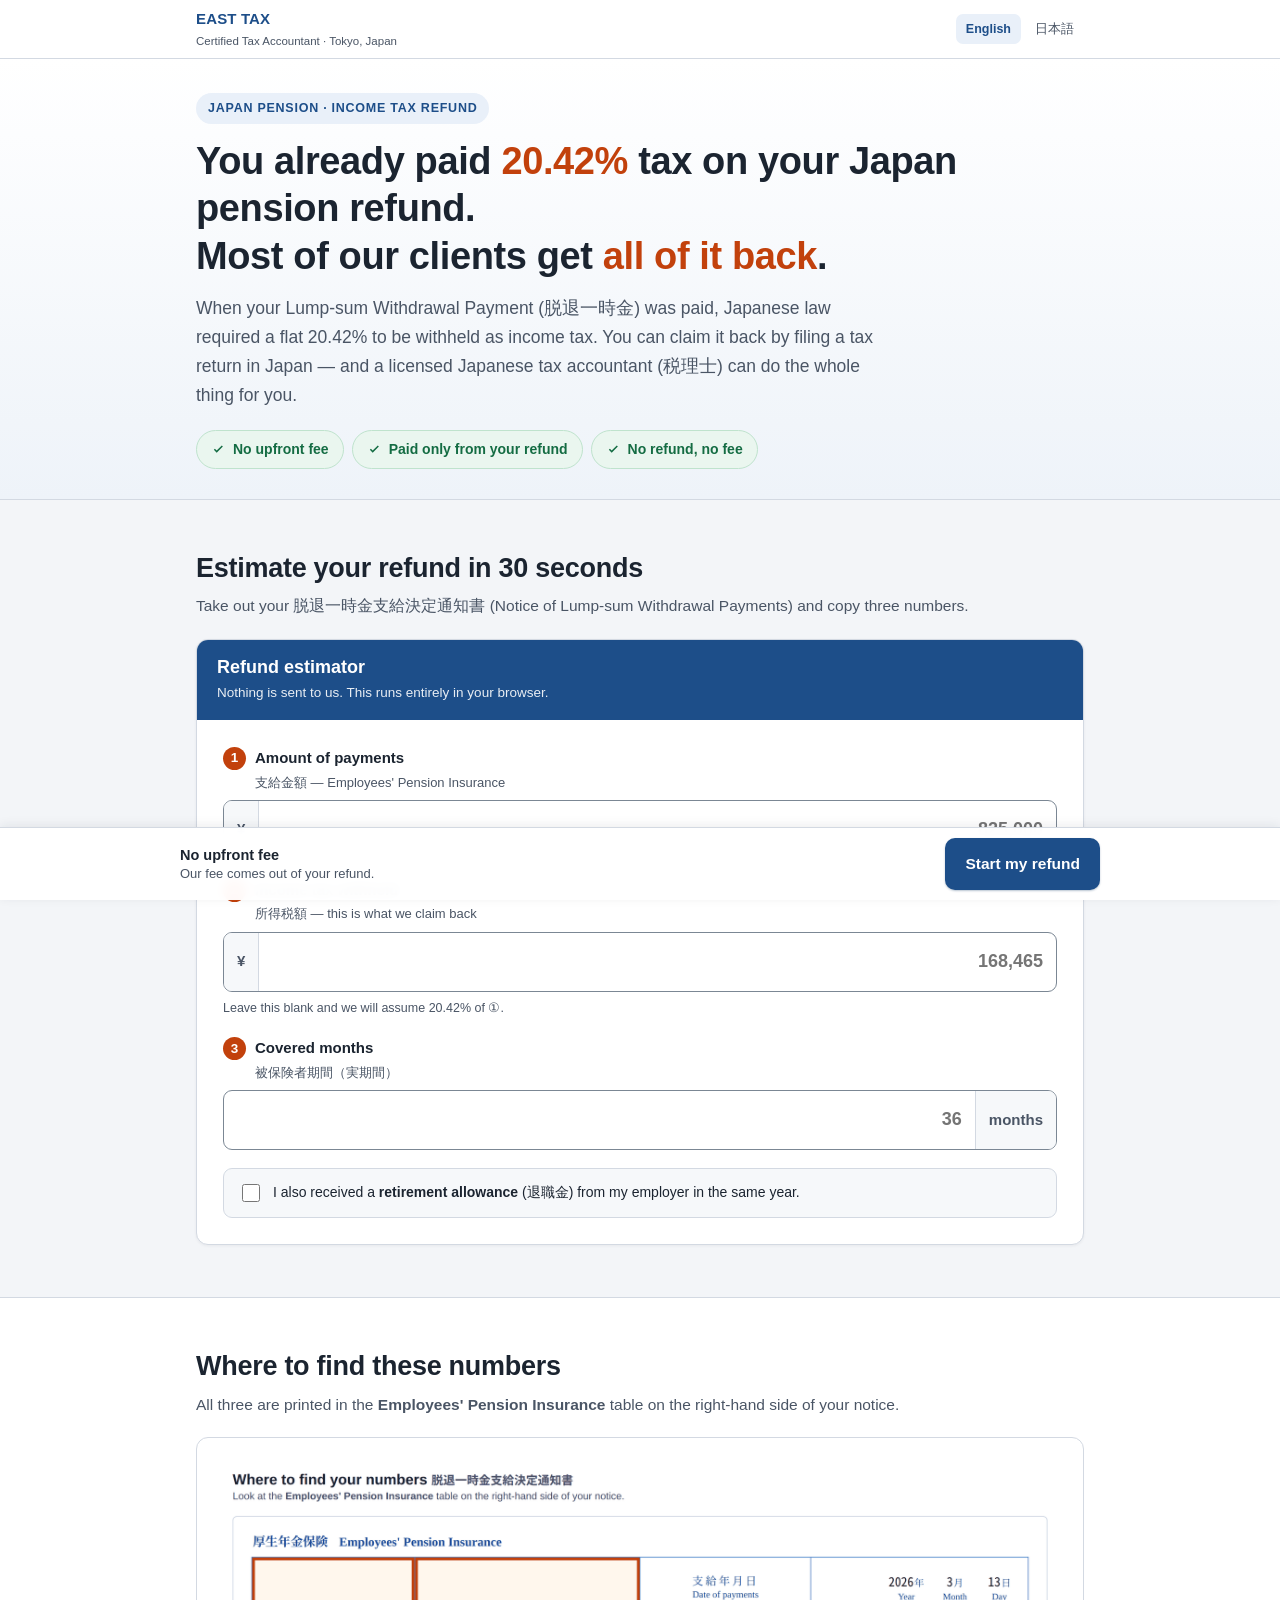
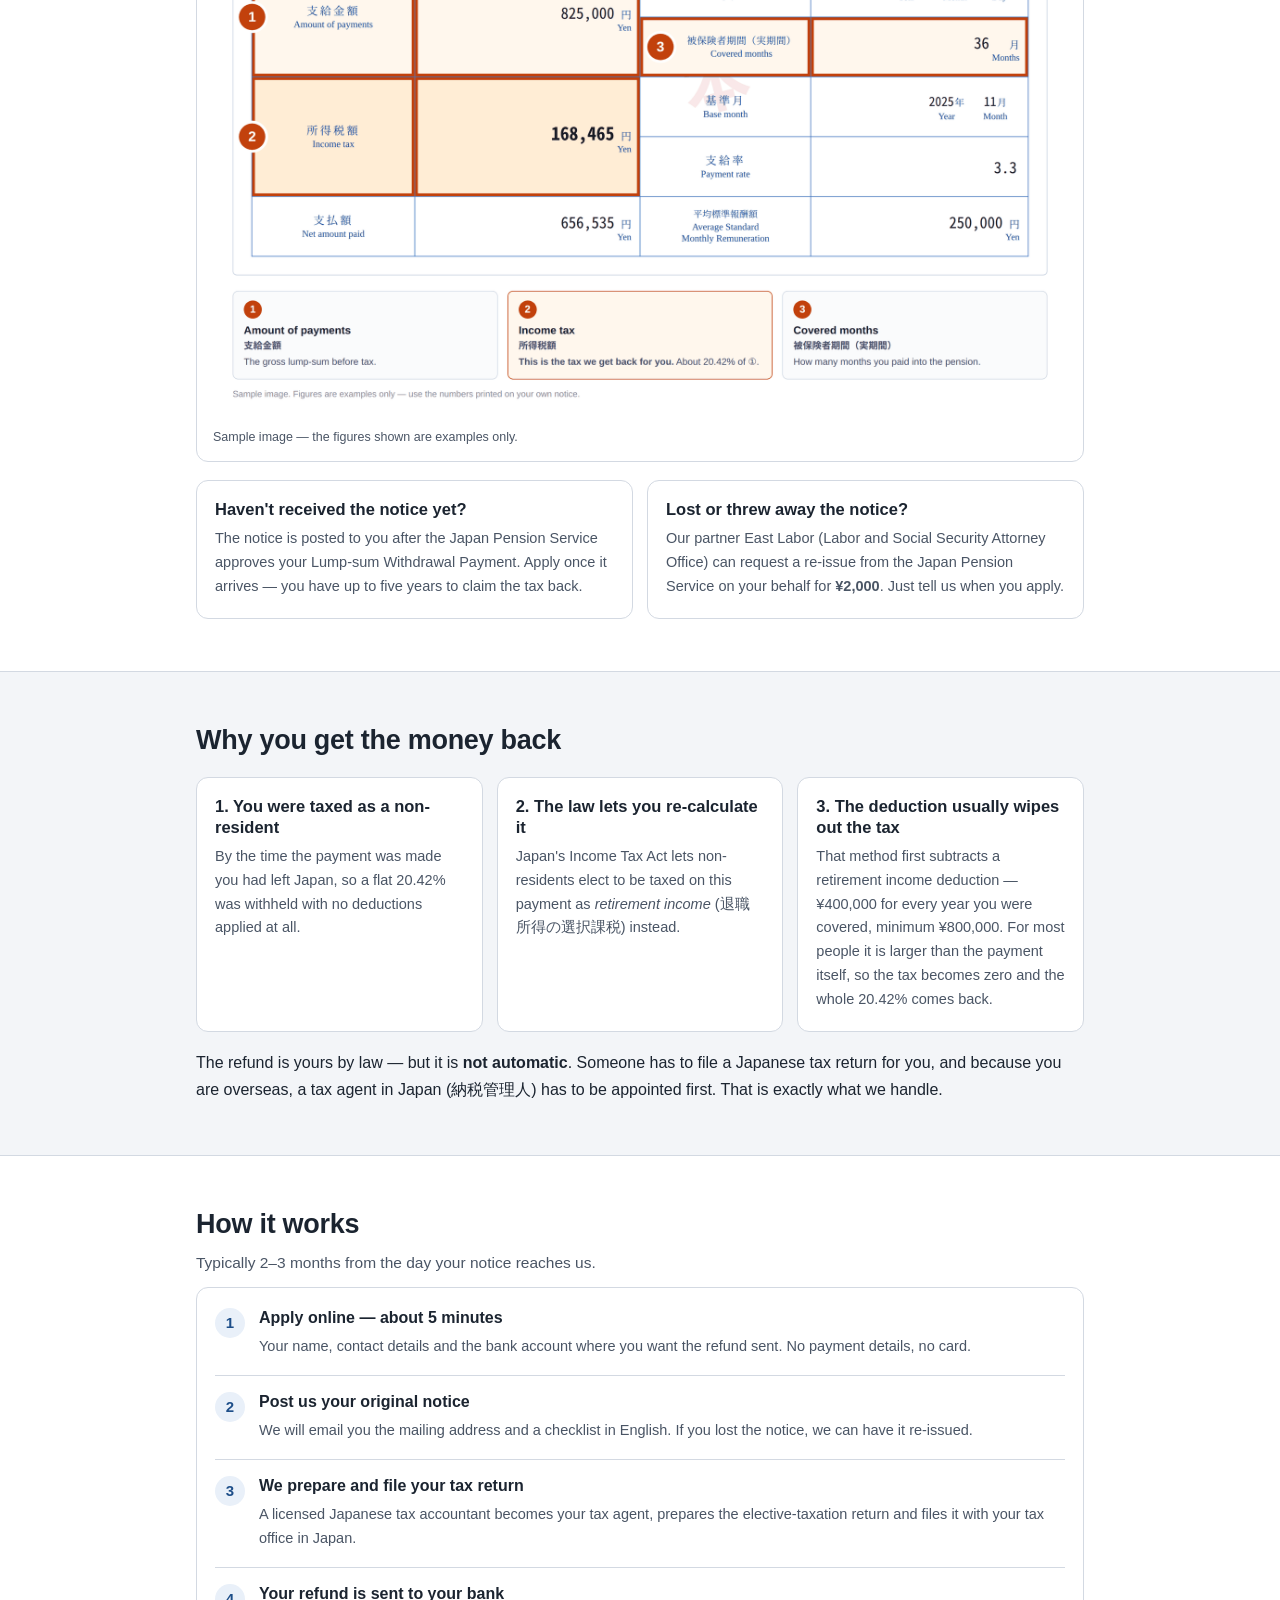
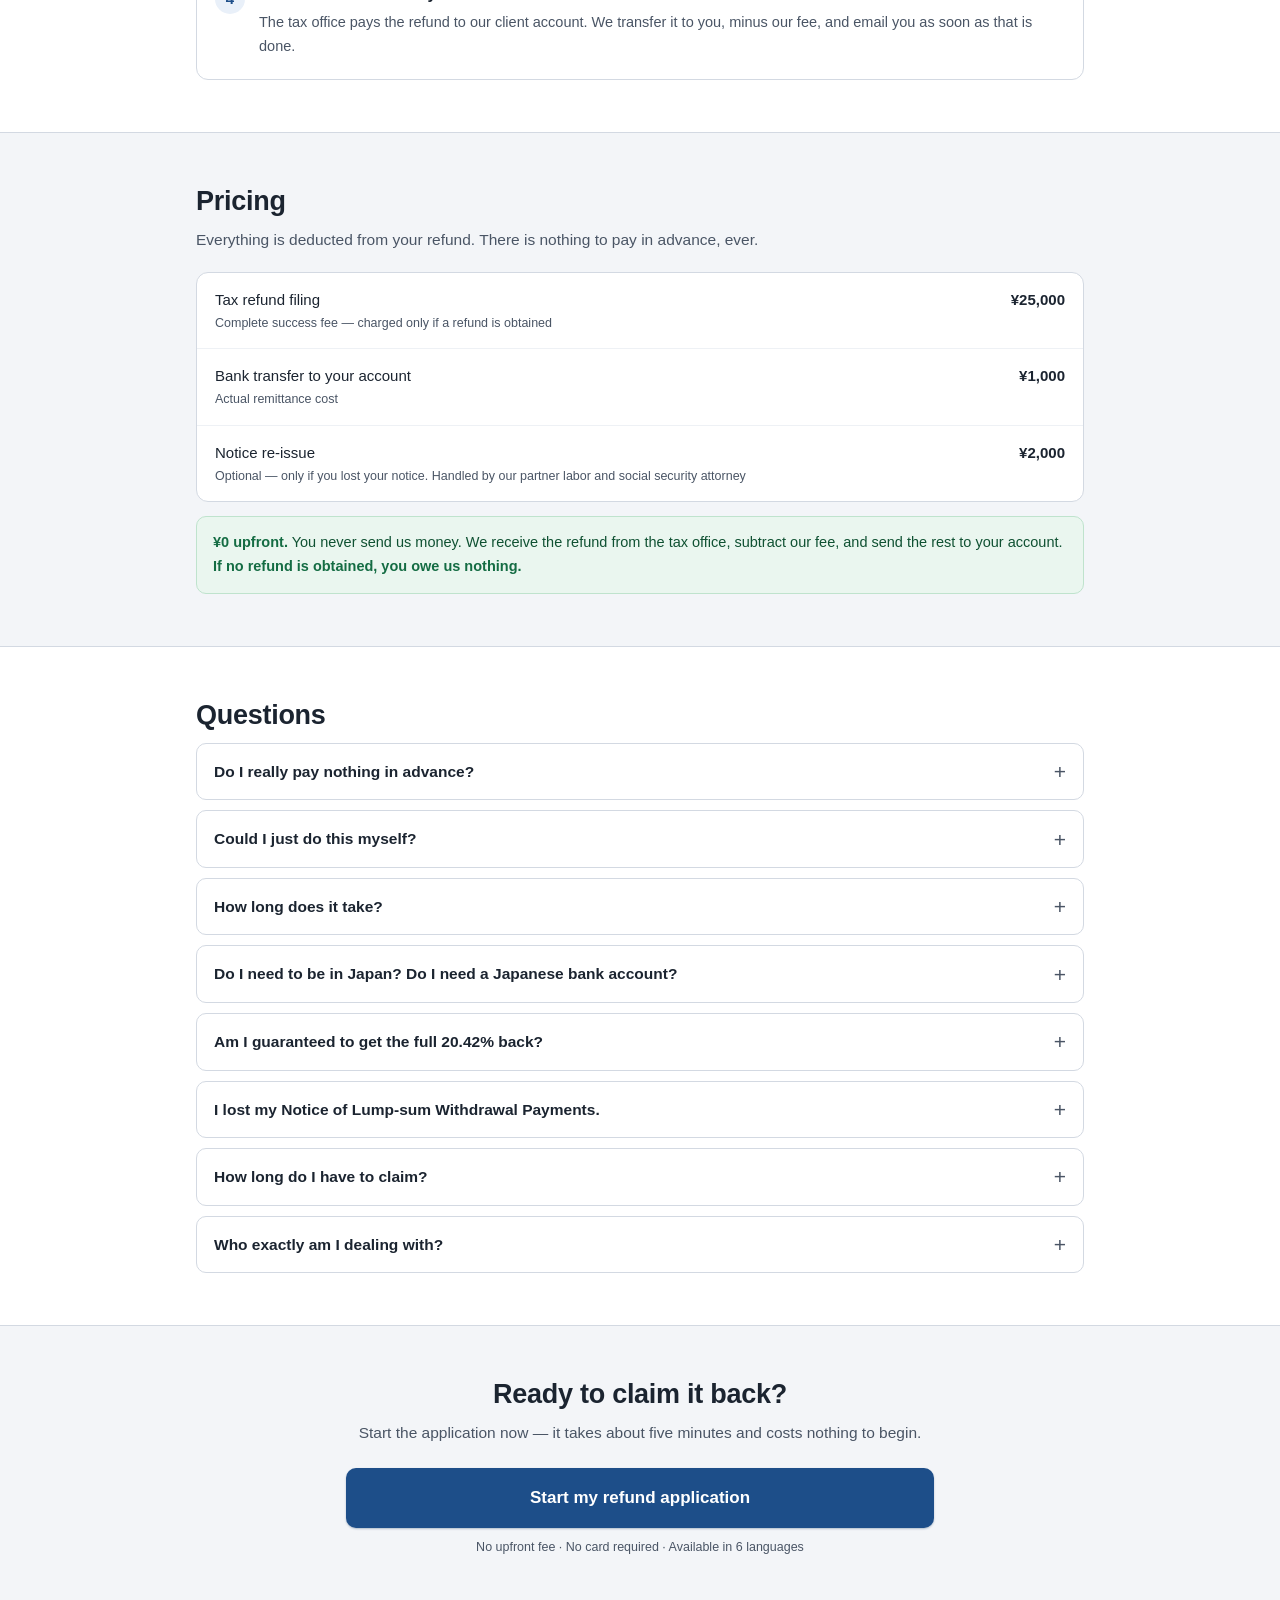
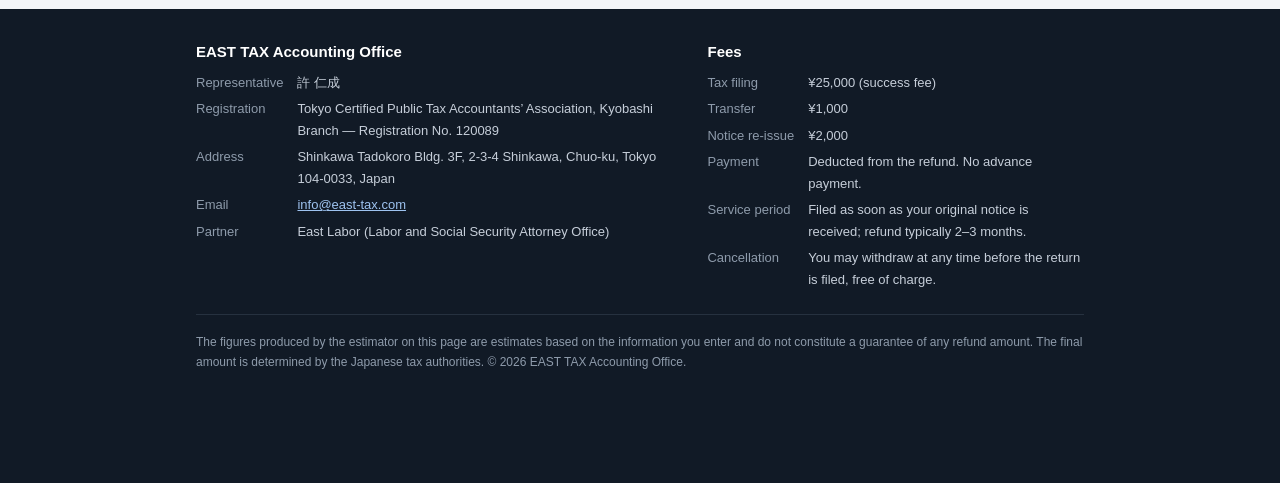
==== commit ddadadac: "送金明細・申告書の控えを渡す記載を削除 実際の運用では、還付金を送金したあとにメールで連絡するだけで、 送金明細や申告書の控えは送っていないため、記載を実態に合わせた。  「書類の控えをお渡しします」" ====
--- a/lp/en/index.html
+++ b/lp/en/index.html
@@ -391,7 +391,7 @@
           <p>A licensed Japanese tax accountant becomes your tax agent, prepares the elective-taxation return and files it with your tax office in Japan.</p></div></div>
         <div class="step"><div class="sn">4</div><div>
           <h3>Your refund is sent to your bank</h3>
-          <p>The tax office pays the refund to our client account. We transfer it to you, minus our fee, and email you the transfer receipt.</p></div></div>
+          <p>The tax office pays the refund to our client account. We transfer it to you, minus our fee, and email you as soon as that is done.</p></div></div>
       </div>
     </div>
   </div>
@@ -409,7 +409,7 @@
     </div>
     <p class="price-note">
       <b>¥0 upfront.</b> You never send us money. We receive the refund from the tax office, subtract our fee, and send
-      you the rest with a copy of the transfer record. <b>If no refund is obtained, you owe us nothing.</b>
+      the rest to your account. <b>If no refund is obtained, you owe us nothing.</b>
     </p>
   </div>
 </section>
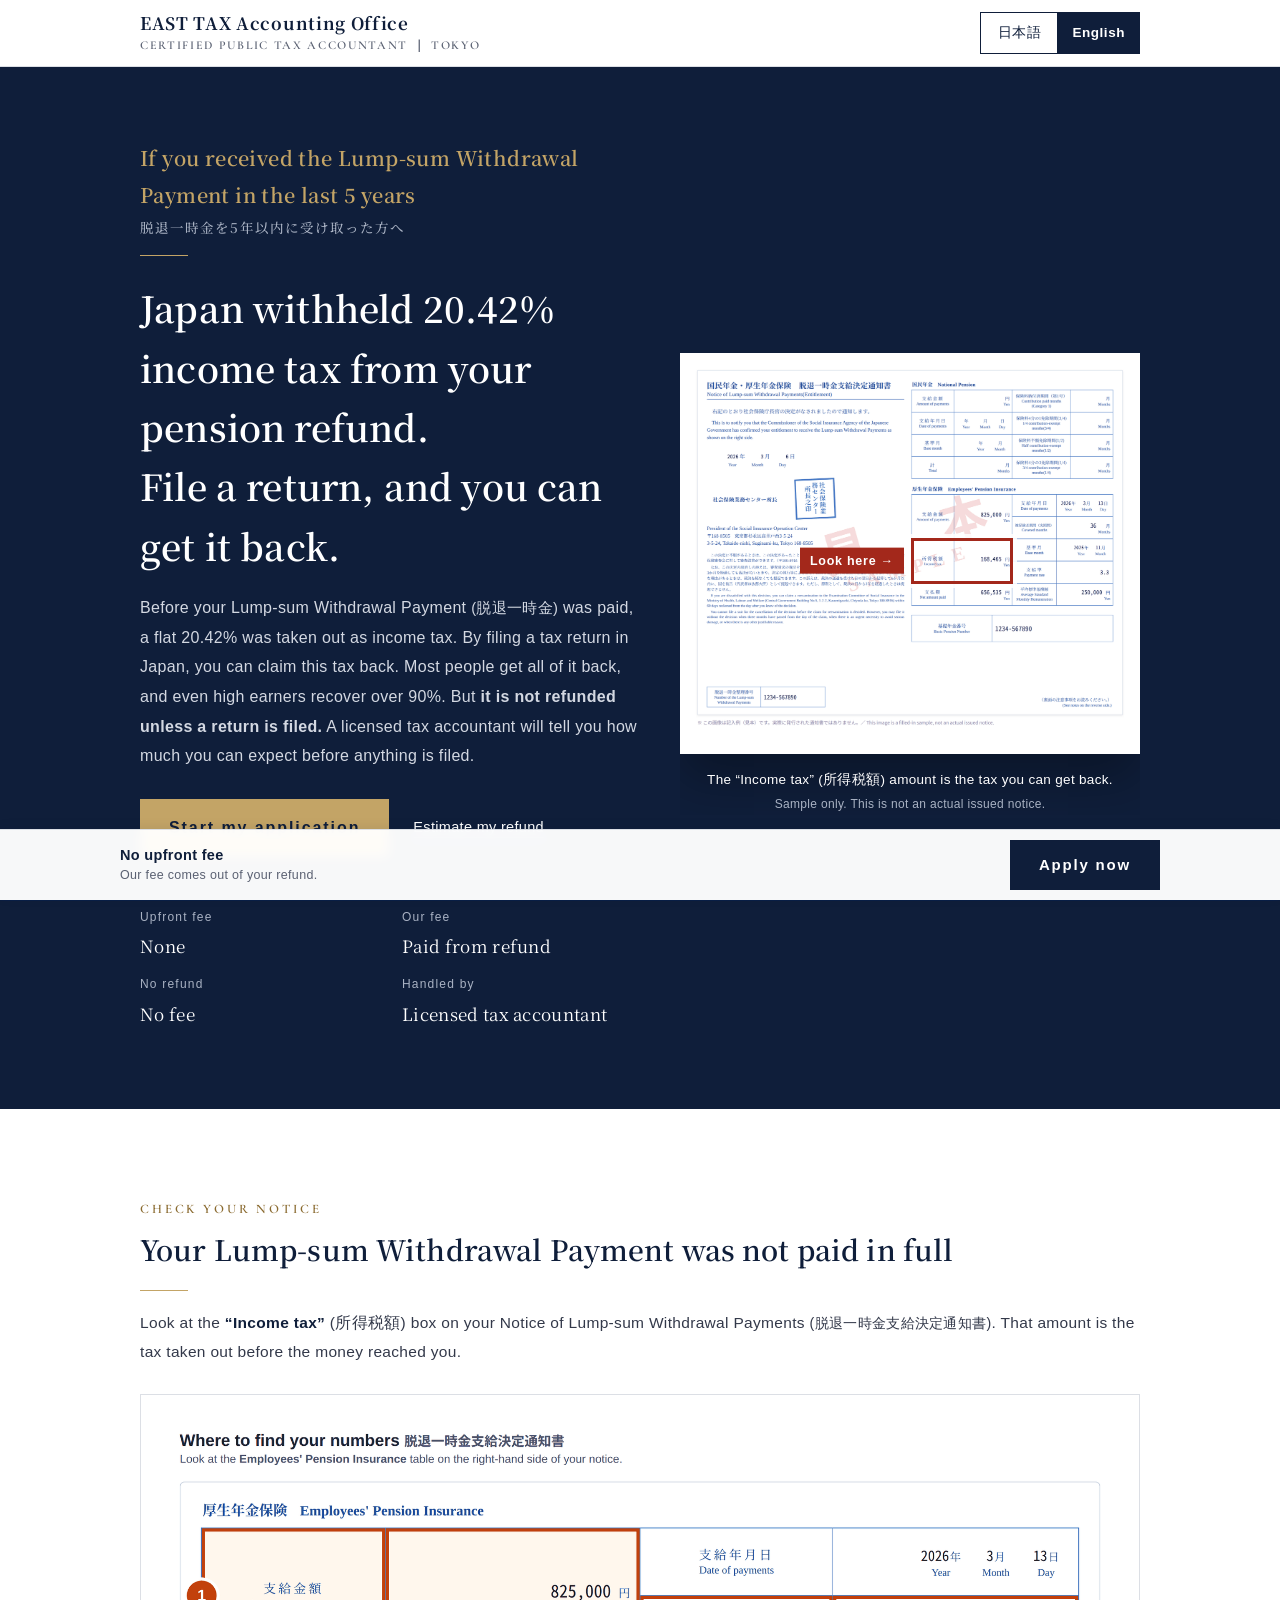
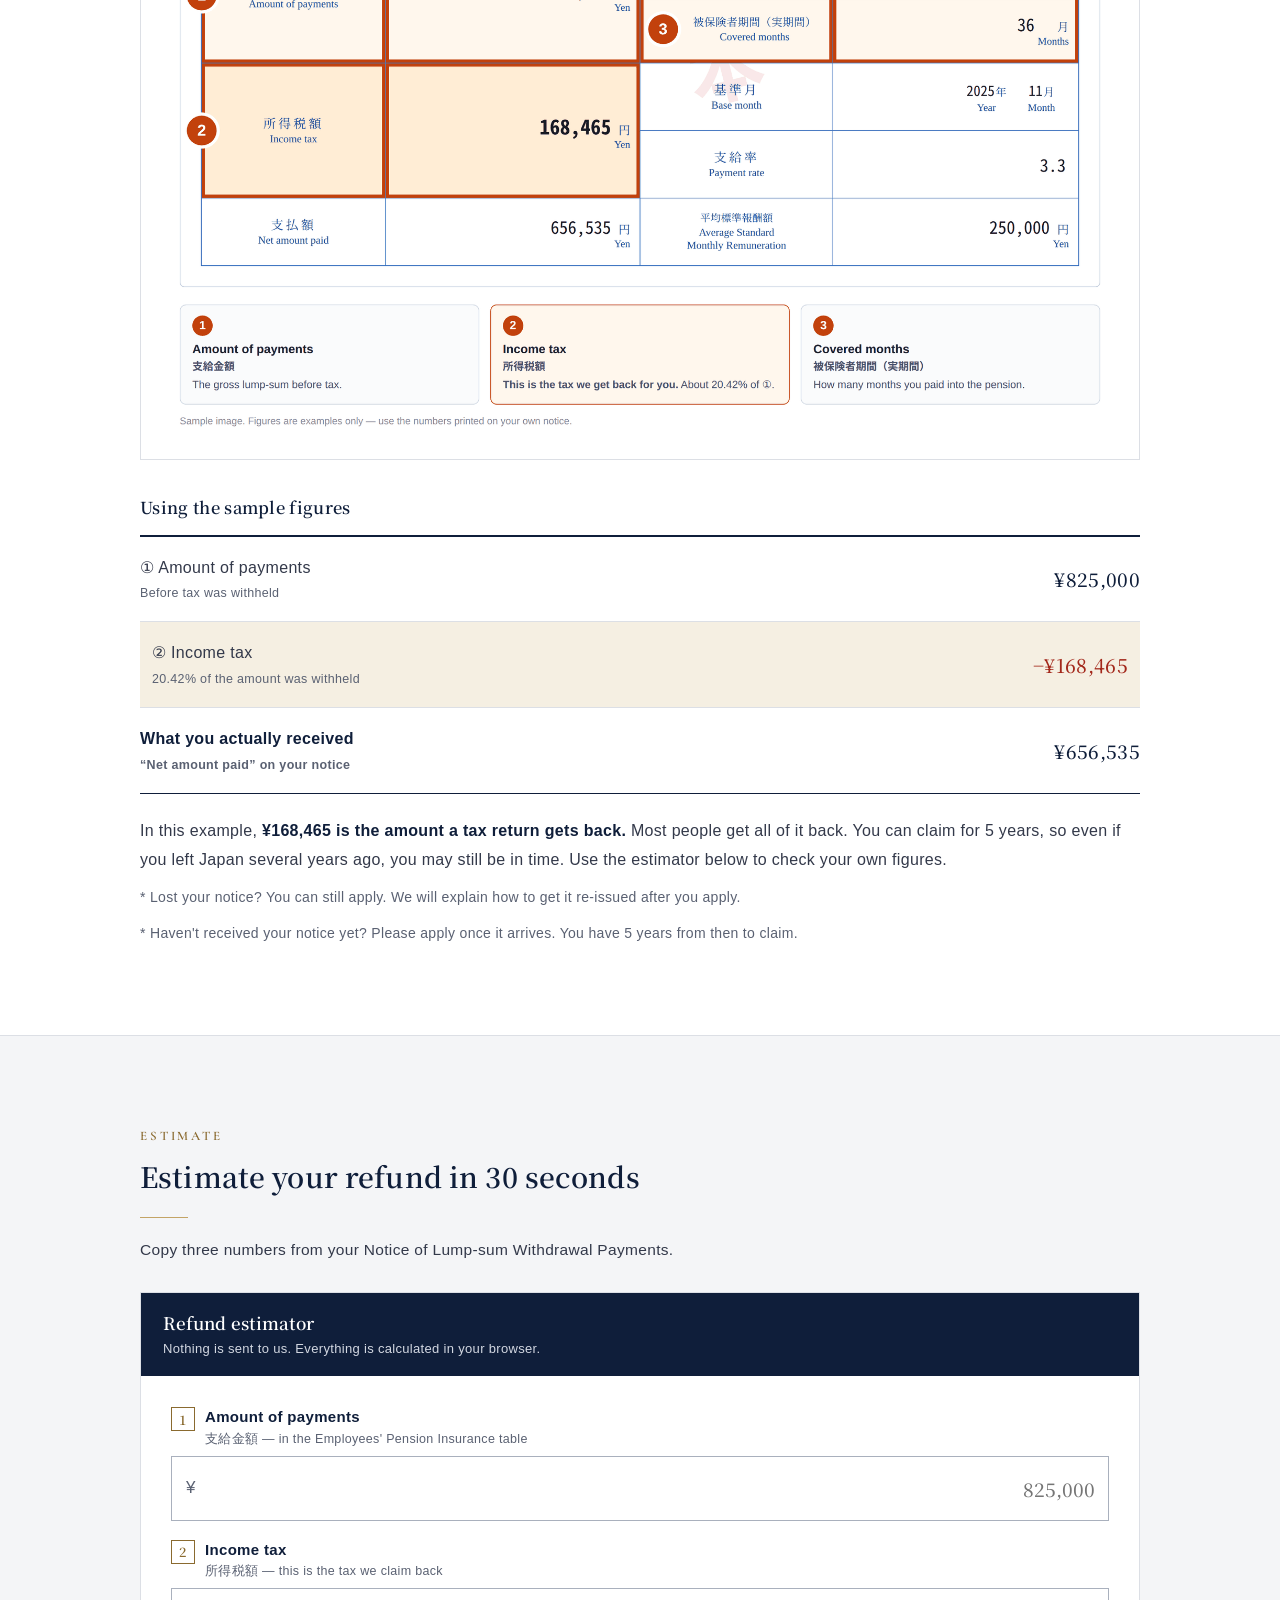
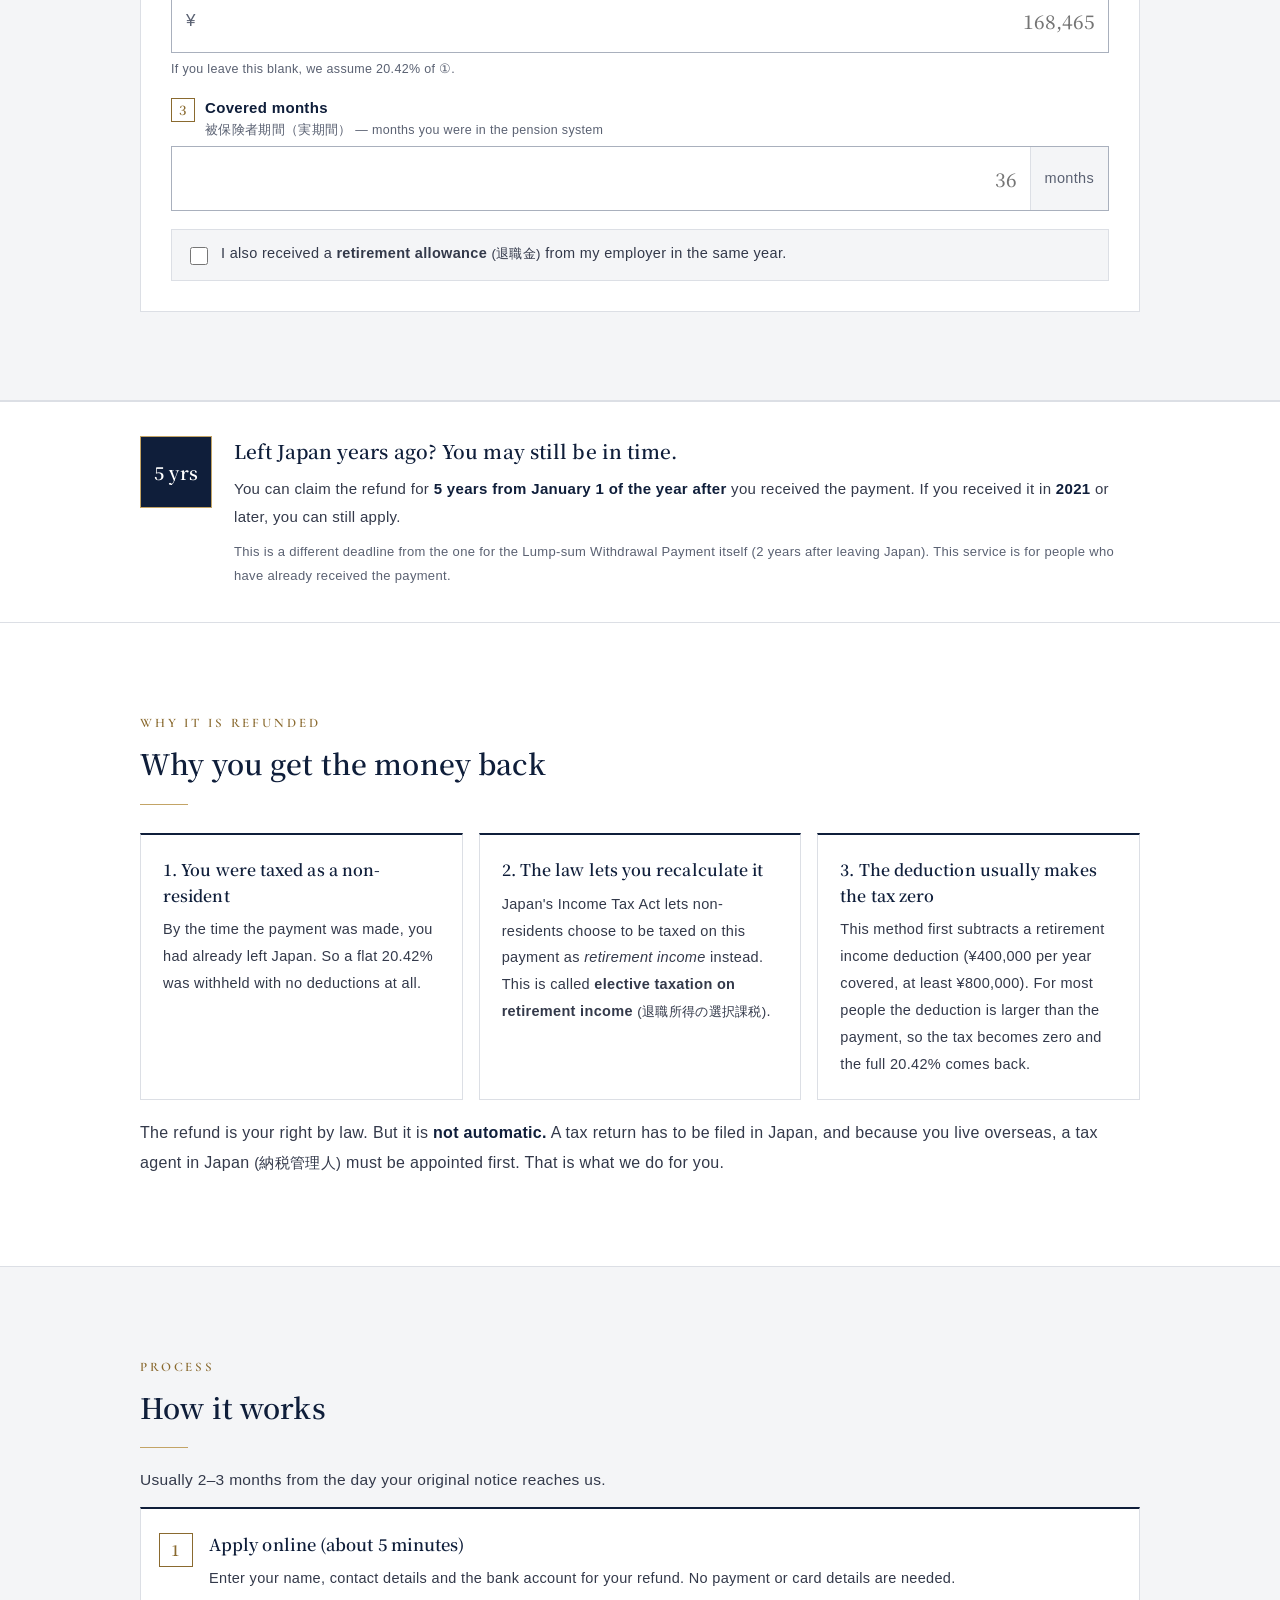
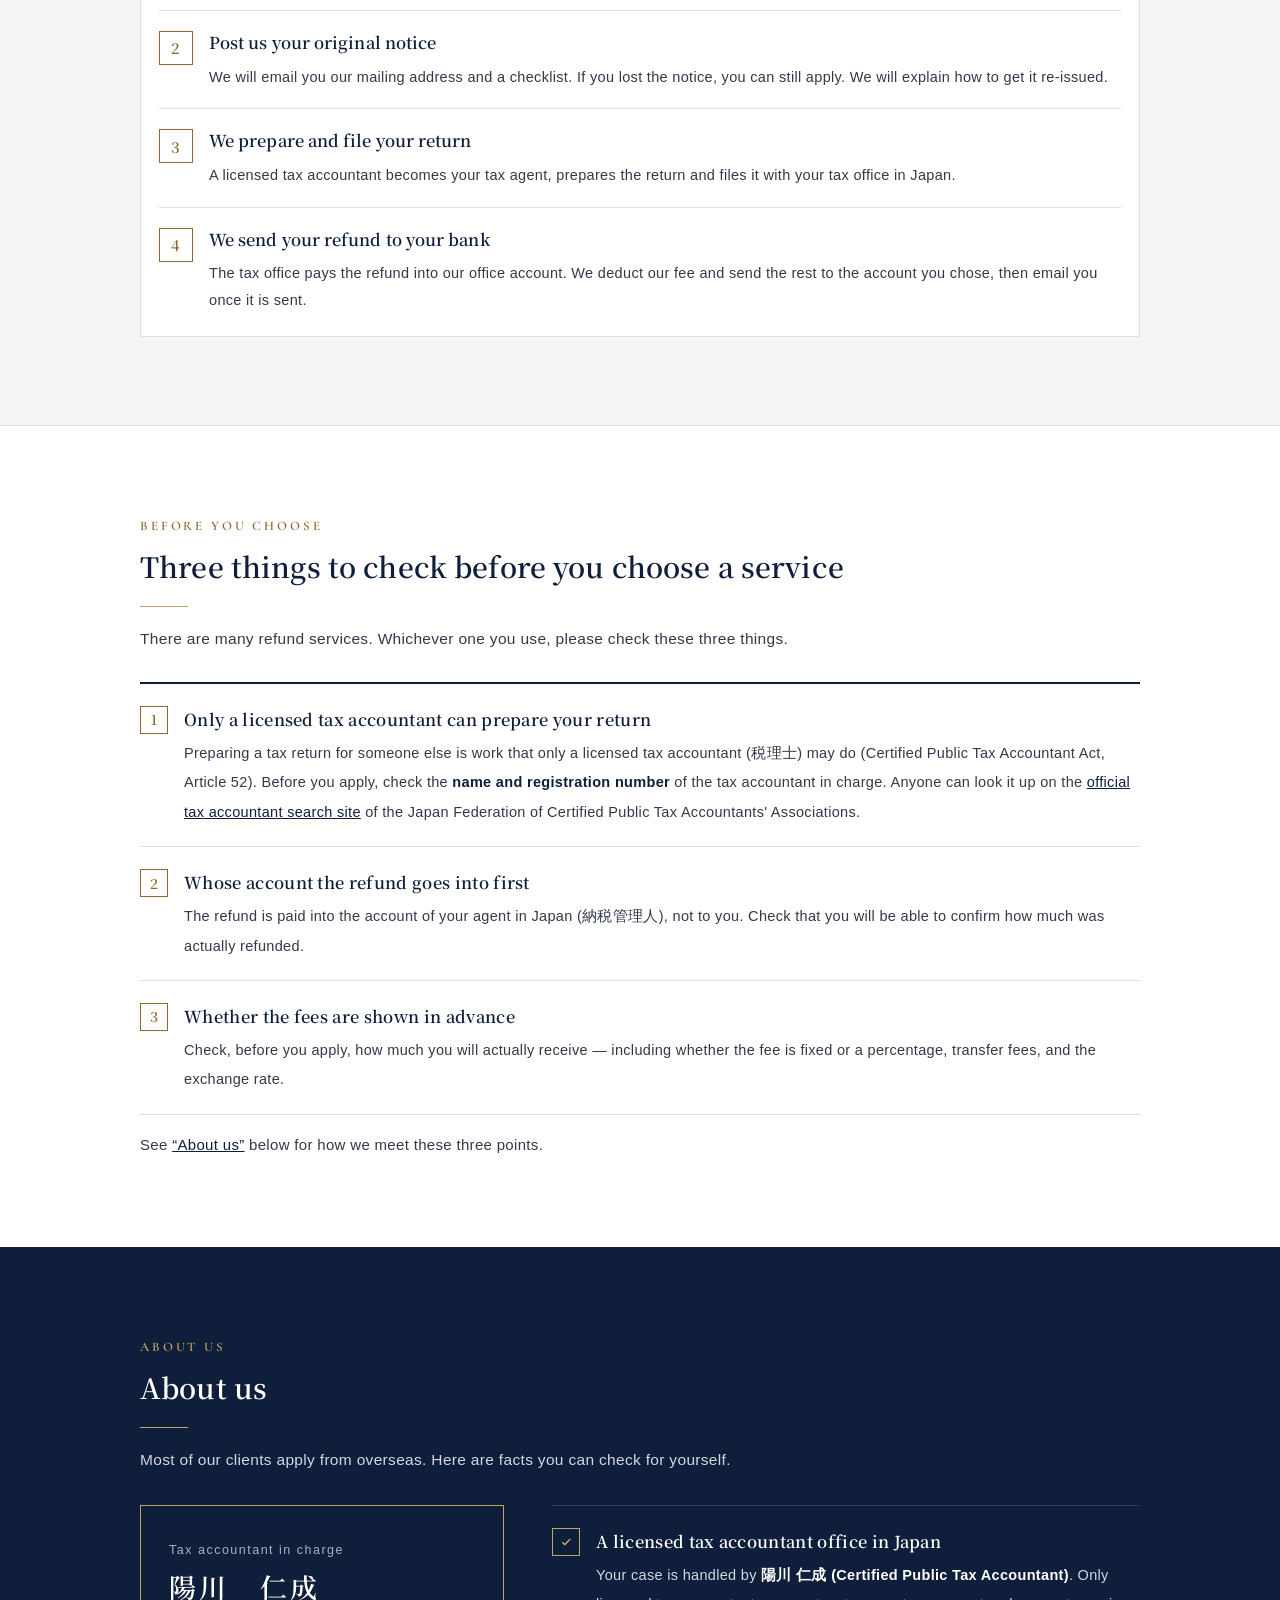
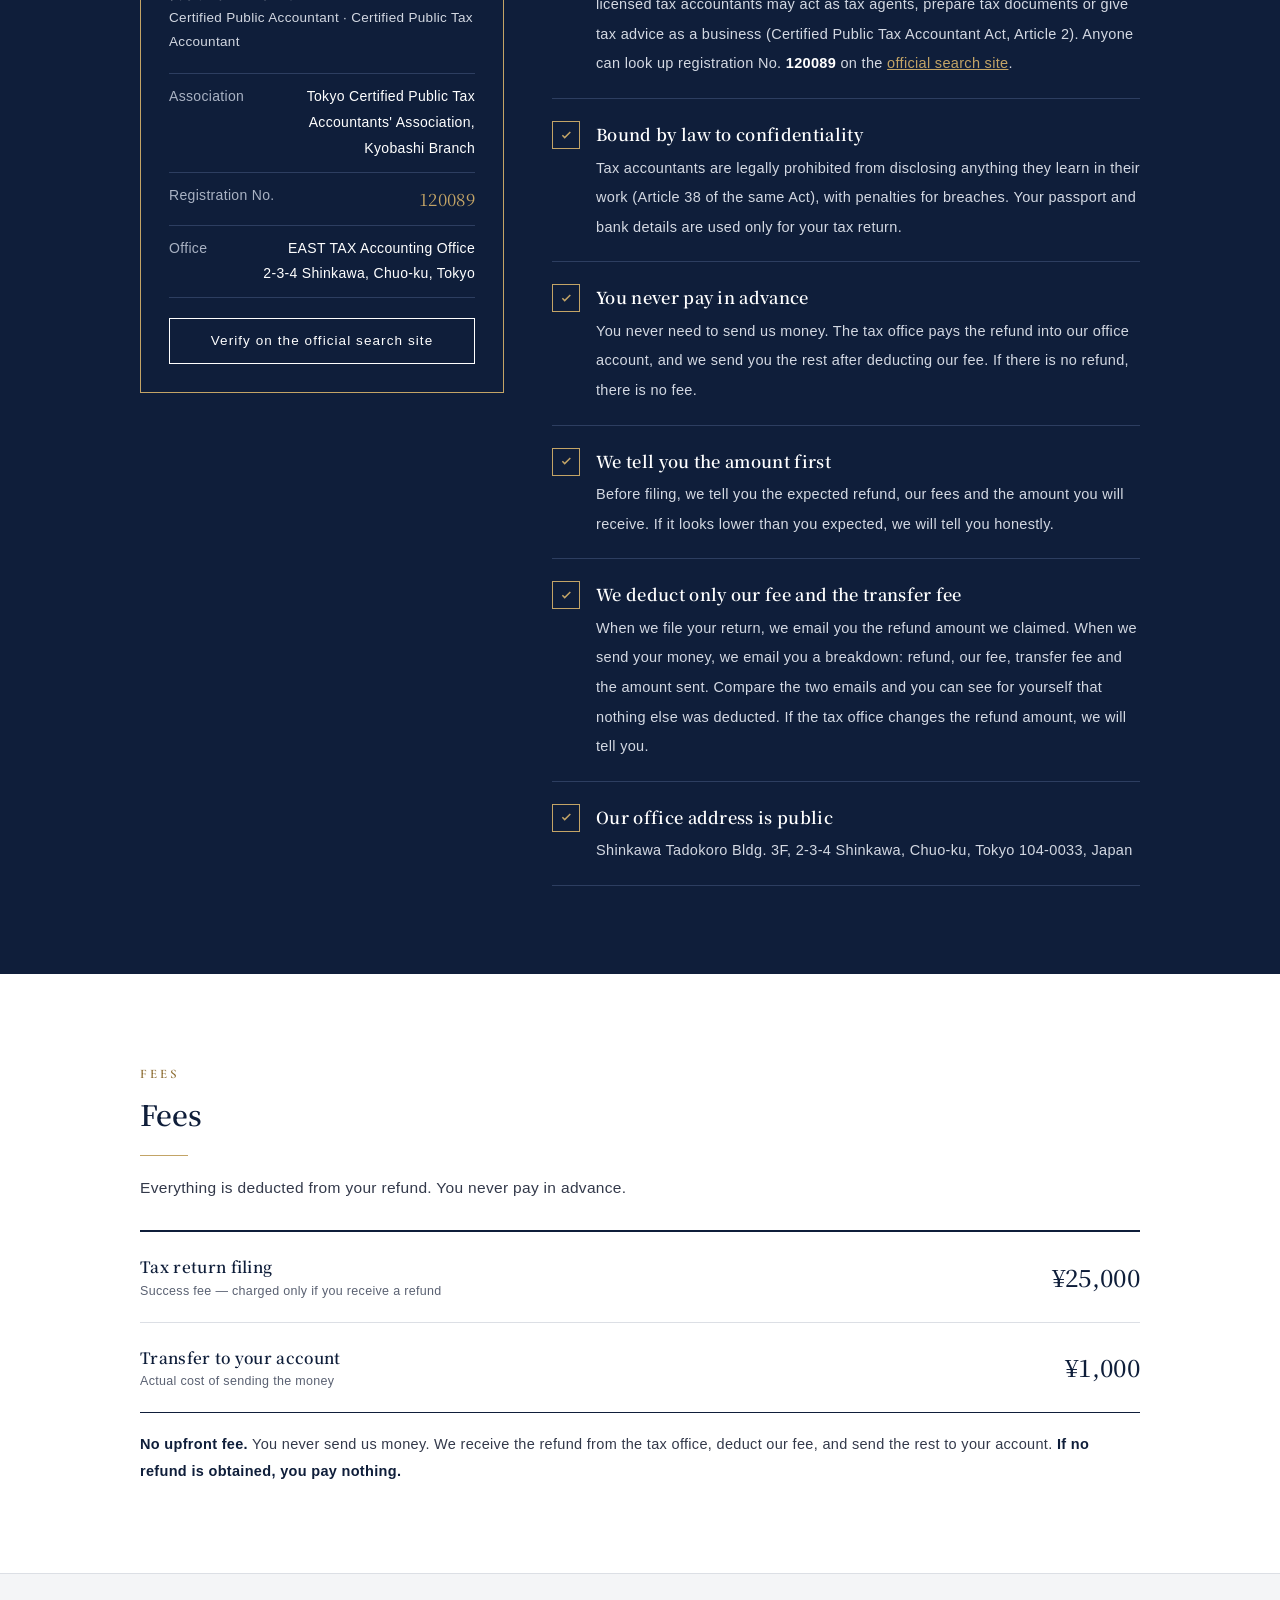
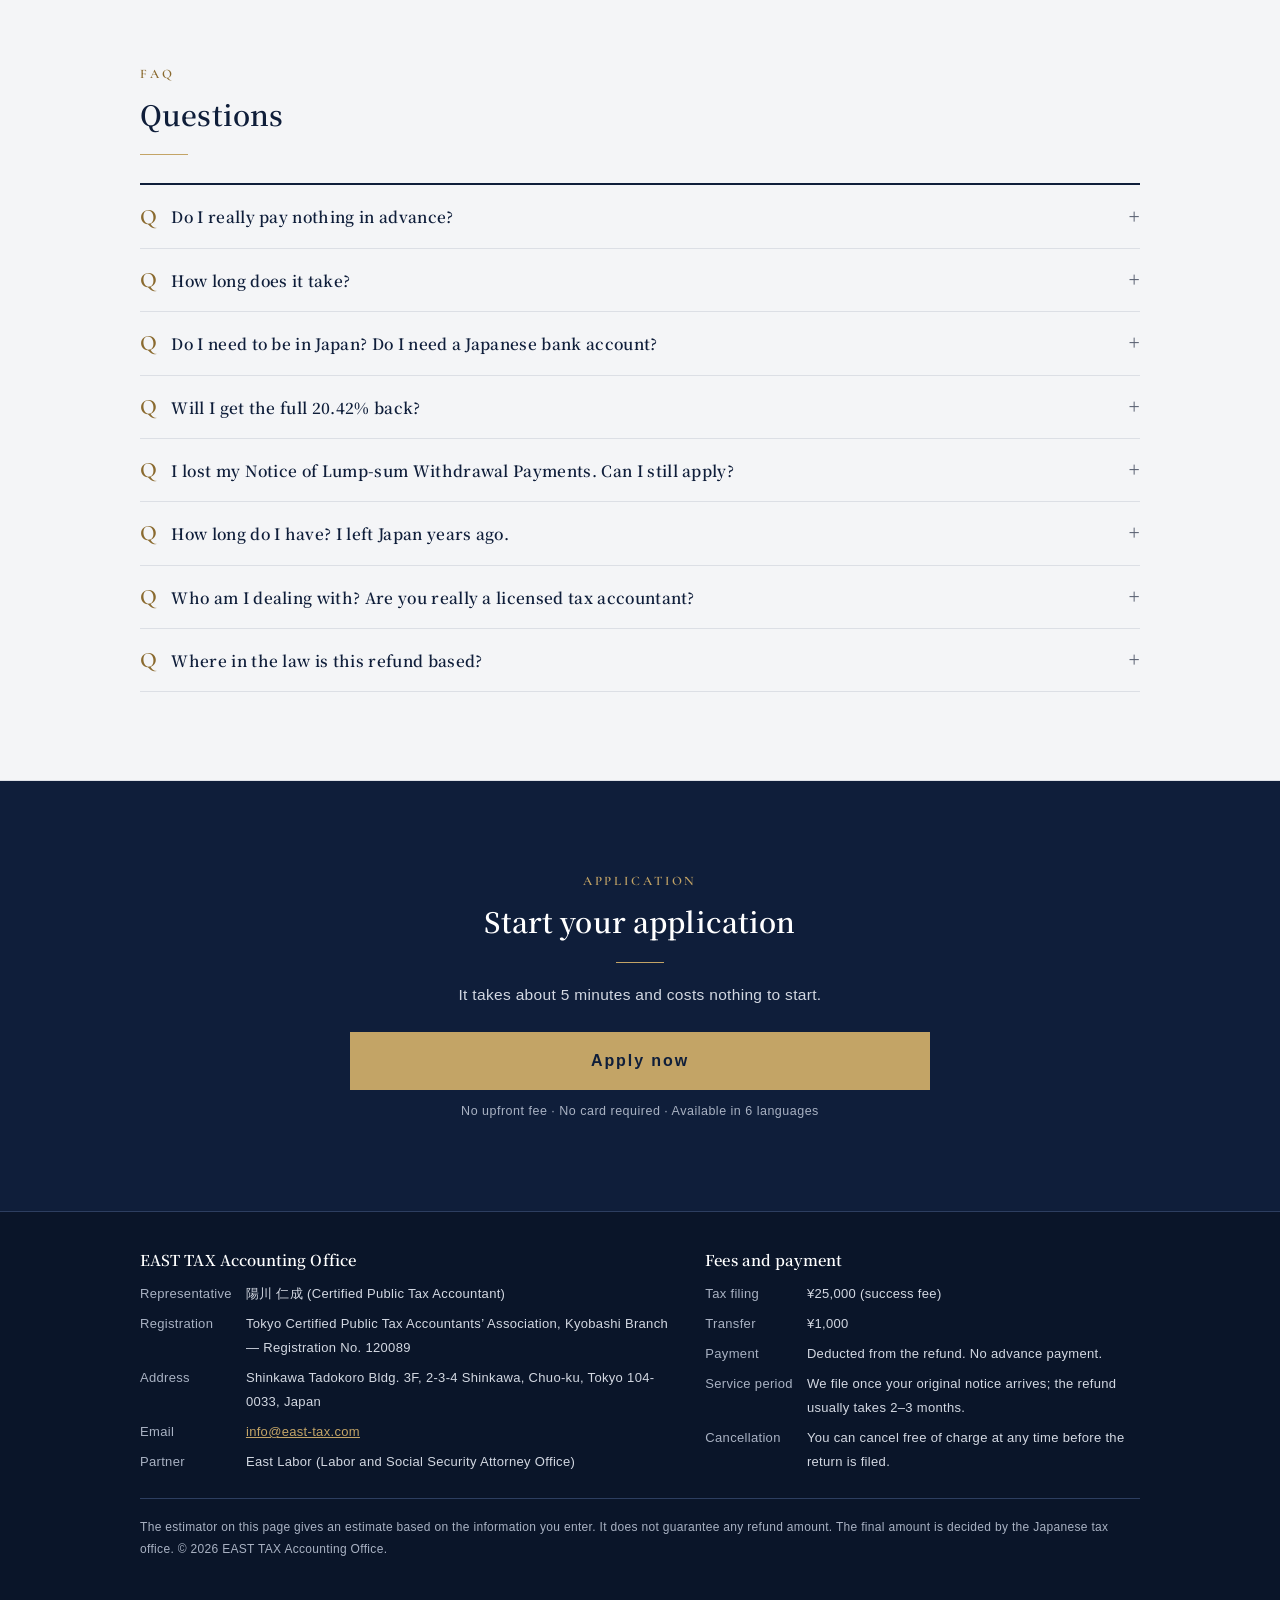
==== commit 37ddc11d: "LPを士業向けのデザインに刷新し、英語版を作り直して検索掲載を開始 - 日本語・英語LPを紺と金の落ち着いたデザインに変更し、言語切り替えタブを追加 - 冒頭に支給決定通知書の見本を置き、所得税額の欄" ====
--- a/lp/en/index.html
+++ b/lp/en/index.html
@@ -5,12 +5,12 @@
 <meta name="viewport" content="width=device-width, initial-scale=1">
 <title>Japan Pension Tax Refund — Get back the 20.42% withheld | EAST TAX</title>
 <meta name="description" content="About 20.42% income tax was withheld from your Japan Lump-sum Withdrawal Payment (脱退一時金). A licensed Japanese tax accountant can claim it back. No upfront fee — our fee comes out of your refund.">
-<!-- ★公開準備中。検索結果に出さないための指定。
-     内容が確定して本番公開するときに、この meta 行を削除すること。 -->
-<meta name="robots" content="noindex,nofollow">
 <meta property="og:title" content="Get back the 20.42% tax withheld from your Japan pension refund">
 <meta property="og:description" content="Estimate your refund in 30 seconds. No upfront fee — we are paid only from your refund.">
 <meta property="og:type" content="website">
+<link rel="preconnect" href="https://fonts.googleapis.com">
+<link rel="preconnect" href="https://fonts.gstatic.com" crossorigin>
+<link rel="stylesheet" href="https://fonts.googleapis.com/css2?family=Cormorant+Garamond:wght@600&family=Noto+Serif+JP:wght@500;600;700&display=swap">
 <link rel="icon" href="data:image/svg+xml,<svg xmlns='http://www.w3.org/2000/svg' viewBox='0 0 100 100'><text y='.9em' font-size='90'>%F0%9F%92%B4</text></svg>">
 
 <!--
@@ -31,7 +31,6 @@
 
   FEE_SERVICE:  25000,              // 申告代行報酬（完全成功報酬）
   FEE_TRANSFER: 1000,               // 送金手数料
-  FEE_REISSUE:  2000,               // 通知書（ハガキ）再発行代行
 
   GA_ID:        '',                 // 例 'G-XXXXXXXXXX'
   ADS_ID:       '',                 // 例 'AW-123456789'
@@ -40,258 +39,415 @@
   CONTACT:      'info@east-tax.com',
   OFFICE_NAME:  'EAST TAX Accounting Office',
   OFFICE_NAME_JA: 'EAST TAX会計事務所',
-  OFFICE_REP:   '許 仁成',           // ★ 英字表記を入れる場合はここに併記
+  OFFICE_REP:   '陽川 仁成 (Certified Public Tax Accountant)', // 日税連の登録名。★ ローマ字を併記する場合はここと担当税理士カードの氏名を直す
   OFFICE_ADDR:  'Shinkawa Tadokoro Bldg. 3F, 2-3-4 Shinkawa, Chuo-ku, Tokyo 104-0033, Japan',
   OFFICE_ADDR_JA: '〒104-0033 東京都中央区新川2-3-4 新川田所ビル3階',
   OFFICE_REG:   'Tokyo Certified Public Tax Accountants’ Association, Kyobashi Branch — Registration No. 120089', // ★要確認
+  REG_NO:       '120089',                                 // ★要確認（税理士情報検索サイトでの照会用）
   PARTNER_SR:   'East Labor (Labor and Social Security Attorney Office)'
 };
 </script>
 
 <style>
+/* 日本語版 ../ja/index.html と同じデザイン。2026-11-16 デザイン変更：士業らしいフォーマルな配色・書体（紺＋金、見出しは明朝体） */
 :root{
-  --c-bg:#f3f5f8; --c-surface:#ffffff; --c-text:#1b2430; --c-muted:#4a5565;
-  --c-border:#d3d9e2; --c-input-border:#7b8794;
-  --c-primary:#1d4e89; --c-primary-dark:#153a67; --c-primary-soft:#e9f0f9;
-  --c-accent:#c2410c; --c-accent-soft:#fff7ed;
-  --c-success:#146c43; --c-success-soft:#eaf6ef;
-  --c-warn:#7a4b00; --c-warn-soft:#fff7e0;
-  --radius:12px;
-  --font:-apple-system,BlinkMacSystemFont,"Segoe UI",Roboto,"Helvetica Neue",Arial,"Noto Sans","Liberation Sans",sans-serif;
-  --font-ja:"Hiragino Sans","Yu Gothic UI",Meiryo,"Noto Sans CJK JP","Noto Sans JP",sans-serif;
+  --c-bg:#ffffff; --c-alt:#f4f5f7; --c-surface:#ffffff; --c-text:#33394a; --c-muted:#5a6172;
+  --c-navy:#0f1e3a; --c-navy-2:#1b2c4f; --c-navy-line:#2d3e60; --c-on-navy:#d3d8e2; --c-on-navy-sub:#a9b2c3;
+  --c-gold:#c3a466; --c-gold-text:#8a6a2f; --c-mark:#a3281b; --c-tint:#f5efe2;
+  --c-border:#dcdfe5; --c-input-border:#a9b0bd;
+  --c-primary:#0f1e3a; --c-primary-dark:#1b2c4f;
+  --c-warn:#6b4a12; --c-warn-soft:#f8f1e1;
+  --font-latin:-apple-system,BlinkMacSystemFont,"Segoe UI",Roboto,"Helvetica Neue",Arial,"Noto Sans","Liberation Sans";
+  --font-ja:"Hiragino Sans","Hiragino Kaku Gothic ProN","Yu Gothic UI","Yu Gothic",YuGothic,Meiryo,"Noto Sans CJK JP","Noto Sans JP";
+  --font-serif:"Noto Serif JP","Hiragino Mincho ProN","Yu Mincho",YuMincho,serif;
+  --font-en:"Cormorant Garamond",Georgia,serif;
   color-scheme:light;
 }
 *,*::before,*::after{box-sizing:border-box}
-html{font-family:var(--font);-webkit-text-size-adjust:100%;text-size-adjust:100%;scroll-behavior:smooth}
-body{margin:0;background:var(--c-bg);color:var(--c-text);line-height:1.65;overflow-wrap:anywhere}
-.ja{font-family:var(--font-ja)}
+html{font-family:var(--font-ja),var(--font-latin),sans-serif;-webkit-text-size-adjust:100%;text-size-adjust:100%;scroll-behavior:smooth}
+body{margin:0;background:var(--c-bg);color:var(--c-text);line-height:1.85;letter-spacing:.02em;overflow-wrap:anywhere;line-break:strict}
+.en{font-family:var(--font-latin),sans-serif}
+.num-ltr{font-family:var(--font-latin),sans-serif;font-feature-settings:"tnum"}
 :focus-visible{outline:3px solid #2563eb;outline-offset:2px}
 img{max-width:100%;height:auto;display:block}
-h1,h2,h3{line-height:1.25;margin:0}
+h1,h2,h3{line-height:1.6;margin:0;font-family:var(--font-serif);font-weight:600;color:var(--c-navy);letter-spacing:.04em}
 p{margin:0}
-.wrap{width:100%;max-width:920px;margin:0 auto;padding:0 16px}
+a{color:var(--c-navy)}
+.wrap{width:100%;max-width:1040px;margin:0 auto;padding:0 20px}
+.nw{white-space:nowrap}
 
 /* ---------- header ---------- */
-.site{background:var(--c-surface);border-bottom:1px solid var(--c-border)}
-.site .wrap{display:flex;align-items:center;justify-content:space-between;gap:12px;min-height:58px}
-.brand{font-weight:700;font-size:15px;color:var(--c-primary);letter-spacing:.01em}
-.brand small{display:block;font-weight:500;font-size:11.5px;color:var(--c-muted);letter-spacing:0}
-.langs{display:flex;gap:4px;font-size:12.5px;flex:none}
-.langs a,.langs span{padding:5px 10px;border-radius:7px;text-decoration:none;color:var(--c-muted);white-space:nowrap}
-.langs .on{background:var(--c-primary-soft);color:var(--c-primary);font-weight:700}
-.langs a:hover{background:#f0f2f6}
+.site{background:#fff;border-bottom:1px solid var(--c-border)}
+.site .wrap{display:flex;align-items:center;justify-content:space-between;gap:12px;min-height:66px}
+.brand{font-family:var(--font-serif);font-weight:700;font-size:17px;color:var(--c-navy);letter-spacing:.08em;line-height:1.35}
+.brand small{display:block;font-family:var(--font-en);font-weight:600;font-size:12px;color:var(--c-muted);letter-spacing:.14em;margin-top:2px}
+@media(max-width:420px){.brand{font-size:15px}.brand small{font-size:10.5px;letter-spacing:.08em}.langs a,.langs span{min-width:0;padding:0 11px}}
+/* 言語の切り替えタブ（日本語 ｜ English） */
+.langs{display:flex;flex:none;border:1px solid var(--c-navy)}
+.langs a,.langs span{display:flex;align-items:center;justify-content:center;min-height:40px;min-width:76px;padding:0 14px;
+  font-size:13.5px;text-decoration:none;color:var(--c-navy);white-space:nowrap;letter-spacing:.04em}
+.langs a + span,.langs span + a{border-left:1px solid var(--c-navy)}
+.langs .on{background:var(--c-navy);color:#fff;font-weight:700}
+.langs a:hover{background:var(--c-alt)}
 
 /* ---------- hero ---------- */
-.hero{background:linear-gradient(180deg,#ffffff 0%,#eef3f9 100%);border-bottom:1px solid var(--c-border);padding:34px 0 30px}
-.eyebrow{display:inline-block;font-size:12.5px;font-weight:700;letter-spacing:.06em;text-transform:uppercase;
-  color:var(--c-primary);background:var(--c-primary-soft);border-radius:999px;padding:5px 12px;margin-bottom:14px}
-h1{font-size:30px;font-weight:800;letter-spacing:-.01em}
-h1 .hl{color:var(--c-accent)}
-.lede{margin-top:14px;font-size:16.5px;color:var(--c-muted);max-width:40em}
-.pills{display:flex;flex-wrap:wrap;gap:8px;margin-top:20px}
-.pill{display:inline-flex;align-items:center;gap:7px;background:var(--c-success-soft);color:var(--c-success);
-  border:1px solid #bfe3cd;border-radius:999px;padding:7px 14px;font-size:14px;font-weight:700}
-.pill svg{flex:none}
+.hero{background:var(--c-navy);color:#fff;padding:44px 0 52px}
+.hero-grid{display:flex;flex-wrap:wrap;gap:40px;align-items:center}
+.hero-text{flex:1 1 440px;min-width:0}
+.hero-lead{font-family:var(--font-serif);font-weight:600;font-size:18px;letter-spacing:.08em;color:var(--c-gold)}
+.hero-en{font-family:var(--font-en);font-weight:600;font-size:12px;letter-spacing:.18em;color:var(--c-on-navy-sub);margin-top:4px;line-height:1.5}
+.hero-en::after{content:"";display:block;width:48px;height:1px;background:var(--c-gold);margin:18px 0 22px}
+h1{font-size:25px;color:#fff;line-height:1.65}
+@media(max-width:380px){h1{font-size:22px}}
+.lede{margin-top:18px;font-size:15.5px;color:var(--c-on-navy);max-width:34em}
+.hero-cta{display:flex;flex-wrap:wrap;align-items:center;gap:14px 24px;margin-top:28px}
+.hero-cta .btn{width:auto}
+.hero-link{color:#fff;font-size:14.5px;text-underline-offset:5px}
+.hero-link:hover{color:var(--c-gold)}
+.facts{margin:30px 0 0;padding-top:18px;border-top:1px solid var(--c-navy-line);display:grid;grid-template-columns:repeat(2,minmax(0,1fr));gap:12px 24px}
+.facts dt{font-size:12px;color:var(--c-on-navy-sub);letter-spacing:.1em}
+.facts dd{margin:2px 0 0;font-family:var(--font-serif);font-size:17px;color:#fff}
+
+/* 通知書の見本と「ここを見てください」 */
+.sample{flex:1 1 400px;min-width:0;max-width:520px;margin:0 auto;padding:0;background:none;border:0}
+.sample-paper{background:#fff;padding:8px;box-shadow:0 24px 48px rgba(0,0,0,.3)}
+.sample-img{position:relative}
+.sample-img img{border-radius:0}
+.sample-mark{position:absolute;left:50.2%;top:45.9%;width:23%;height:12%;border:3px solid var(--c-mark);
+  box-shadow:0 0 0 4px rgba(255,255,255,.85)}
+.sample-mark span{position:absolute;right:calc(100% + 10px);top:50%;transform:translateY(-50%);white-space:nowrap;
+  background:var(--c-mark);color:#fff;font-size:12.5px;font-weight:700;letter-spacing:.06em;padding:4px 10px;line-height:1.5}
+@media(max-width:420px){.sample-mark span{font-size:11px;padding:3px 7px}}
+.sample figcaption{color:#fff;text-align:center;font-size:13.5px;margin-top:14px;padding:0}
+.sample figcaption small{display:block;font-size:12px;color:var(--c-on-navy-sub)}
 
 /* ---------- sections ---------- */
-section{padding:40px 0}
-section.alt{background:var(--c-surface);border-top:1px solid var(--c-border);border-bottom:1px solid var(--c-border)}
-h2{font-size:23px;font-weight:800;letter-spacing:-.01em}
-h2 + .sub{margin-top:8px;color:var(--c-muted);font-size:15.5px}
+section{padding:56px 0}
+section.alt{background:var(--c-alt);border-top:1px solid var(--c-border);border-bottom:1px solid var(--c-border)}
+section.dark{background:var(--c-navy);color:var(--c-on-navy)}
+section.dark h2,section.dark h3{color:#fff}
+.kicker{font-family:var(--font-en);font-weight:600;font-size:13px;letter-spacing:.22em;color:var(--c-gold-text);margin-bottom:6px}
+section.dark .kicker{color:var(--c-gold)}
+h2{font-size:22px}
+h2::after{content:"";display:block;width:48px;height:1px;background:var(--c-gold);margin-top:18px}
+#start h2::after{margin-left:auto;margin-right:auto}
+h2 + .sub{margin-top:18px;color:var(--c-text);font-size:15.5px}
+section.dark h2 + .sub{color:var(--c-on-navy)}
+.sub b{color:var(--c-navy)}
+
+/* ---------- 見本の金額表（notice） ---------- */
+.tbl-cap{margin-top:32px;font-family:var(--font-serif);font-weight:600;color:var(--c-navy);font-size:16.5px}
+.ledger{margin-top:12px;border-top:2px solid var(--c-navy);border-bottom:1px solid var(--c-navy)}
+.lrow{display:flex;justify-content:space-between;align-items:center;gap:14px;padding:16px 0;border-bottom:1px solid var(--c-border)}
+.lrow:last-child{border-bottom:0}
+.lrow small{display:block;font-size:12.5px;color:var(--c-muted)}
+.lrow b{font-family:var(--font-serif);font-weight:500;font-size:19px;color:var(--c-navy);white-space:nowrap}
+.lrow.tax{background:var(--c-tint);padding-left:12px;padding-right:12px}
+.lrow.tax b{color:var(--c-mark)}
+.lrow .strong{font-weight:700;color:var(--c-navy)}
+.after-tbl{margin-top:22px}
+.after-tbl b{color:var(--c-navy)}
+.lost-note{margin-top:10px;font-size:14px;color:var(--c-muted);padding-left:1em;text-indent:-1em}
+.lost-note:first-of-type{margin-top:16px}
+.lost-note::before{content:"※"}
 
 /* ---------- calculator ---------- */
-.calc{background:var(--c-surface);border:1px solid var(--c-border);border-radius:var(--radius);
-  box-shadow:0 1px 3px rgba(27,36,48,.06);overflow:hidden;margin-top:20px}
-.calc-head{background:var(--c-primary);color:#fff;padding:16px 20px}
-.calc-head h3{font-size:18px;font-weight:700}
-.calc-head p{font-size:13.5px;opacity:.9;margin-top:3px}
-.calc-body{padding:20px}
+.calc{background:#fff;border:1px solid var(--c-border);overflow:hidden;margin-top:28px}
+.calc-head{background:var(--c-navy);color:#fff;padding:16px 22px}
+.calc-head h3{font-size:17px;color:#fff}
+.calc-head p{font-size:13px;color:var(--c-on-navy);margin-top:3px;line-height:1.6}
+.calc-body{padding:22px}
 .field{margin-bottom:18px}
-.field label{display:flex;align-items:flex-start;gap:9px;font-weight:700;font-size:15px;margin-bottom:7px}
-.n{flex:none;width:23px;height:23px;border-radius:50%;background:var(--c-accent);color:#fff;
-  font-size:13.5px;font-weight:700;display:flex;align-items:center;justify-content:center;margin-top:1px}
-.field .ja-sub{display:block;font-weight:500;font-size:13px;color:var(--c-muted);margin-top:1px}
-.inp{display:flex;align-items:stretch;border:1.5px solid var(--c-input-border);border-radius:9px;
-  background:#fff;overflow:hidden;transition:border-color .12s}
-.inp:focus-within{border-color:#2563eb;box-shadow:0 0 0 3px rgba(37,99,235,.15)}
-.inp .pre,.inp .suf{display:flex;align-items:center;padding:0 13px;background:#f6f8fa;color:var(--c-muted);
-  font-size:15px;font-weight:600;flex:none}
-.inp .pre{border-right:1px solid var(--c-border)}
-.inp .suf{border-left:1px solid var(--c-border)}
-.inp input{flex:1;min-width:0;border:0;outline:0;padding:14px 13px;font:inherit;font-size:18px;
-  font-weight:600;text-align:right;background:transparent;color:var(--c-text)}
-.hint{font-size:12.5px;color:var(--c-muted);margin-top:6px}
-.chk{display:flex;gap:10px;align-items:flex-start;font-size:14px;color:var(--c-text);
-  background:#f6f8fa;border:1px solid var(--c-border);border-radius:9px;padding:12px 14px;cursor:pointer}
-.chk input{margin-top:3px;width:18px;height:18px;flex:none;accent-color:var(--c-primary)}
+.field label{display:flex;align-items:flex-start;gap:10px;font-weight:700;font-size:15px;margin-bottom:7px;line-height:1.5;color:var(--c-navy)}
+.n{flex:none;width:24px;height:24px;border:1px solid var(--c-gold-text);color:var(--c-gold-text);
+  font-family:var(--font-serif);font-size:13px;font-weight:600;display:flex;align-items:center;justify-content:center;margin-top:1px}
+.field .sub-label{display:block;font-weight:400;font-size:12.5px;color:var(--c-muted);margin-top:1px}
+.inp{display:flex;align-items:stretch;border:1px solid var(--c-input-border);background:#fff;overflow:hidden;transition:border-color .12s}
+.inp:focus-within{border-color:var(--c-navy);box-shadow:0 0 0 3px rgba(15,30,58,.12)}
+.inp .suf{display:flex;align-items:center;padding:0 14px;background:var(--c-alt);color:var(--c-muted);
+  font-size:14.5px;flex:none;border-left:1px solid var(--c-border)}
+.inp input{flex:1;min-width:0;border:0;outline:0;padding:14px 13px;font:inherit;font-size:19px;
+  font-family:var(--font-serif);font-weight:500;text-align:right;background:transparent;color:var(--c-navy)}
+.hint{font-size:12.5px;color:var(--c-muted);margin-top:6px;line-height:1.6}
+.chk{display:flex;gap:10px;align-items:flex-start;font-size:14.5px;color:var(--c-text);
+  background:var(--c-alt);border:1px solid var(--c-border);padding:12px 14px;cursor:pointer;line-height:1.6}
+.chk input{margin-top:5px;width:18px;height:18px;flex:none;accent-color:var(--c-navy)}
 #other-wrap{margin-top:14px;padding-top:4px;border-top:1px dashed var(--c-border)}
 #other-wrap[hidden]{display:none}
 
 /* ---------- result ---------- */
-.result{margin-top:6px;border-top:1px solid var(--c-border);padding:20px;background:#fbfcfd}
+.result{border-top:1px solid var(--c-border);padding:24px 22px;background:var(--c-navy);color:var(--c-on-navy)}
 .result[hidden]{display:none}
-.r-label{font-size:13.5px;color:var(--c-muted);font-weight:600}
-.r-big{font-size:38px;font-weight:800;letter-spacing:-.02em;color:var(--c-accent);line-height:1.1;margin-top:2px}
-.rows{margin-top:16px;border:1px solid var(--c-border);border-radius:10px;background:#fff;overflow:hidden}
-.row{display:flex;justify-content:space-between;gap:12px;padding:11px 14px;font-size:14.5px;border-bottom:1px solid #eef1f5}
-.row span:last-child{font-weight:700;white-space:nowrap}
-.row.minus span:last-child{color:var(--c-muted)}
-.row.net{border-bottom:0;background:var(--c-success-soft);padding:15px 14px}
-.row.net span{font-size:16px;font-weight:800;color:var(--c-success)}
-.row.net span:last-child{font-size:21px}
-.r-note{margin-top:13px;font-size:12.5px;color:var(--c-muted)}
-.r-warn{margin-top:14px;background:var(--c-warn-soft);border:1px solid #e8d49a;color:var(--c-warn);
-  border-radius:9px;padding:12px 14px;font-size:13.5px}
+.r-label{font-size:13.5px;color:var(--c-on-navy-sub);letter-spacing:.06em}
+.r-big{font-family:var(--font-serif);font-size:38px;font-weight:600;color:var(--c-gold);line-height:1.25;margin-top:2px}
+.rows{margin-top:16px}
+.row{display:flex;justify-content:space-between;gap:12px;padding:10px 0;font-size:14.5px;border-top:1px solid var(--c-navy-line);line-height:1.6}
+.row span:last-child{white-space:nowrap}
+.row.net{border-top:1px solid var(--c-gold);padding:13px 0}
+.row.net span{font-size:16px;font-weight:700;color:#fff}
+.row.net span:last-child{font-family:var(--font-serif);font-weight:600;font-size:21px}
+.r-note{margin-top:12px;font-size:12.5px;color:var(--c-on-navy-sub);line-height:1.75}
+.r-note b{color:#fff}
+.r-warn{margin-top:14px;background:var(--c-warn-soft);border:1px solid #e3d3a8;color:var(--c-warn);
+  padding:12px 14px;font-size:13.5px;line-height:1.75}
 .r-warn[hidden]{display:none}
+.result .btn-sub{color:var(--c-on-navy-sub)}
 
 /* ---------- buttons ---------- */
 .btn{display:inline-flex;align-items:center;justify-content:center;gap:9px;width:100%;
-  background:var(--c-primary);color:#fff;border:0;border-radius:10px;padding:16px 22px;
-  font:inherit;font-size:17px;font-weight:700;text-decoration:none;cursor:pointer;
-  box-shadow:0 1px 2px rgba(21,58,103,.3);transition:background .12s}
-.btn:hover{background:var(--c-primary-dark);color:#fff}
-.btn-sub{display:block;text-align:center;font-size:12.5px;color:var(--c-muted);margin-top:9px}
-
-/* ---------- generic cards ---------- */
-.cards{display:grid;gap:14px;margin-top:20px}
+  background:var(--c-navy);color:#fff;border:1px solid var(--c-navy);border-radius:0;padding:16px 28px;
+  font:inherit;font-size:16px;font-weight:700;letter-spacing:.12em;text-decoration:none;cursor:pointer;line-height:1.5;transition:background .12s}
+.btn:hover{background:var(--c-navy-2);color:#fff}
+.btn.gold,.result .btn{background:var(--c-gold);border-color:var(--c-gold);color:var(--c-navy)}
+.btn.gold:hover,.result .btn:hover{background:#d2b67e;color:var(--c-navy)}
+.btn-sub{display:block;text-align:center;font-size:12.5px;color:var(--c-muted);margin-top:10px;letter-spacing:.04em}
+section.dark .btn-sub{color:var(--c-on-navy-sub)}
+
+/* ---------- cards ---------- */
+.cards{display:grid;gap:16px;margin-top:28px}
 @media(min-width:720px){.cards.c3{grid-template-columns:repeat(3,1fr)}.cards.c2{grid-template-columns:repeat(2,1fr)}}
-.card{background:var(--c-surface);border:1px solid var(--c-border);border-radius:var(--radius);padding:18px 18px 19px}
-.card h3{font-size:16.5px;font-weight:700;margin-bottom:7px}
-.card p{font-size:14.5px;color:var(--c-muted)}
-.step{display:flex;gap:14px;padding:16px 0;border-bottom:1px solid var(--c-border)}
+.card{background:#fff;border:1px solid var(--c-border);border-top:2px solid var(--c-navy);padding:22px}
+.card h3{font-size:16px;margin-bottom:8px}
+.card p{font-size:14.5px;color:var(--c-text)}
+.step{display:flex;gap:16px;padding:18px 0;border-bottom:1px solid var(--c-border)}
 .step:last-child{border-bottom:0}
-.step .sn{flex:none;width:30px;height:30px;border-radius:50%;background:var(--c-primary-soft);
-  color:var(--c-primary);font-weight:800;font-size:15px;display:flex;align-items:center;justify-content:center}
-.step h3{font-size:16px;font-weight:700}
-.step p{font-size:14.5px;color:var(--c-muted);margin-top:3px}
+.step .sn{flex:none;width:34px;height:34px;border:1px solid var(--c-gold-text);color:var(--c-gold-text);
+  font-family:var(--font-serif);font-weight:600;font-size:15px;display:flex;align-items:center;justify-content:center;margin-top:2px}
+.step h3{font-size:16.5px}
+.step p{font-size:14.5px;color:var(--c-text);margin-top:3px}
+
+/* ---------- 5年バンド ---------- */
+.band{background:#fff;border-top:1px solid var(--c-border);border-bottom:1px solid var(--c-border);padding:34px 0}
+.band-in{display:flex;gap:22px;align-items:flex-start}
+.band-ico{flex:none;width:72px;height:72px;border:1px solid var(--c-gold);background:var(--c-navy);color:#fff;
+  display:flex;align-items:center;justify-content:center;font-family:var(--font-serif);font-size:21px;font-weight:600;line-height:1}
+.band h2{font-size:19px}
+.band h2::after{display:none}
+.band p{margin-top:8px;font-size:15px}
+.band p b{color:var(--c-navy)}
+.band .note{margin-top:10px;font-size:13px;color:var(--c-muted)}
+@media(max-width:559px){.band-in{gap:14px}.band-ico{width:56px;height:56px;font-size:17px}.band h2{font-size:17px}}
+
+/* ---------- 解説ページへの導線 ---------- */
+.more{display:flex;align-items:center;gap:16px;margin-top:24px;background:#fff;
+  border:1px solid var(--c-border);border-top:2px solid var(--c-navy);padding:18px 22px;text-decoration:none;color:inherit;transition:background .12s}
+.more:hover{background:var(--c-alt)}
+.more .mt{flex:1;min-width:0}
+.more .mt b{display:block;font-family:var(--font-serif);font-weight:600;font-size:16px;color:var(--c-navy);margin-bottom:3px}
+.more .mt span{font-size:14px;color:var(--c-muted)}
+.more .arw{flex:none;color:var(--c-gold-text);font-size:20px;line-height:1}
+
+/* ---------- 信頼・確認事項 ---------- */
+.trust{margin-top:28px;border-top:2px solid var(--c-navy)}
+.trust .ti{display:flex;gap:16px;padding:20px 0;border-bottom:1px solid var(--c-border)}
+.trust .tc{flex:none;width:28px;height:28px;border:1px solid var(--c-gold-text);color:var(--c-gold-text);
+  display:flex;align-items:center;justify-content:center;margin-top:2px;font-family:var(--font-serif);font-weight:600;font-size:14px}
+.trust .tt{flex:1;min-width:0}
+.trust .tt > b{display:block;font-family:var(--font-serif);font-weight:600;font-size:16.5px;color:var(--c-navy);margin-bottom:3px}
+.trust .tt span{font-size:14.5px;color:var(--c-text)}
+.trust .tt span b{color:var(--c-navy)}
+.trust .tt a{color:var(--c-navy)}
+.check-note{margin-top:16px;font-size:15px;color:var(--c-text)}
+.check-note a{color:var(--c-navy)}
+
+/* ご依頼先（紺の背景） */
+.trust-grid{display:flex;flex-wrap:wrap;gap:32px 48px;align-items:flex-start;margin-top:30px}
+.profile{flex:1 1 300px;min-width:0;border:1px solid var(--c-gold);padding:28px;color:#fff}
+.p-label{font-size:12.5px;color:var(--c-on-navy-sub);letter-spacing:.12em}
+.p-name{font-family:var(--font-serif);font-weight:600;font-size:27px;letter-spacing:.12em;margin-top:4px;line-height:1.4}
+.p-title{font-size:13.5px;color:var(--c-on-navy)}
+.profile dl{margin:18px 0 0}
+.profile dl div{display:flex;justify-content:space-between;gap:12px;padding:10px 0;border-top:1px solid var(--c-navy-line);font-size:14px}
+.profile dl div:last-child{border-bottom:1px solid var(--c-navy-line)}
+.profile dt{color:var(--c-on-navy-sub);white-space:nowrap}
+.profile dd{margin:0;text-align:right}
+.profile .p-reg{font-family:var(--font-serif);font-size:17px;color:var(--c-gold)}
+.p-link{display:flex;align-items:center;justify-content:center;min-height:46px;margin-top:20px;border:1px solid #fff;
+  color:#fff;font-size:13.5px;letter-spacing:.08em;text-decoration:none}
+.p-link:hover{background:#fff;color:var(--c-navy)}
+#trust .trust{flex:2 1 460px;min-width:0;margin-top:0;border-top:1px solid var(--c-navy-line)}
+#trust .trust .ti{border-bottom:1px solid var(--c-navy-line)}
+#trust .trust .tc{border-color:var(--c-gold);color:var(--c-gold)}
+#trust .trust .tt > b{color:#fff}
+#trust .trust .tt span{color:var(--c-on-navy)}
+#trust .trust .tt span b{color:#fff}
+#trust .trust .tt a{color:var(--c-gold)}
 
 /* ---------- pricing ---------- */
-.price{margin-top:20px;background:var(--c-surface);border:1px solid var(--c-border);border-radius:var(--radius);overflow:hidden}
-.price .prow{display:flex;justify-content:space-between;gap:14px;padding:15px 18px;border-bottom:1px solid #eef1f5;font-size:15px}
+.price{margin-top:28px;border-top:2px solid var(--c-navy);border-bottom:1px solid var(--c-navy)}
+.price .prow{display:flex;justify-content:space-between;align-items:center;gap:14px;padding:20px 0;border-bottom:1px solid var(--c-border);font-size:15.5px}
 .price .prow:last-child{border-bottom:0}
-.price .prow b{white-space:nowrap}
-.price .prow small{display:block;color:var(--c-muted);font-size:12.5px;font-weight:400}
-.price-note{margin-top:14px;background:var(--c-success-soft);border:1px solid #bfe3cd;border-radius:10px;
-  padding:14px 16px;font-size:14.5px;color:#0f5132}
-.price-note b{color:var(--c-success)}
+.price .prow > span{font-family:var(--font-serif);font-weight:600;color:var(--c-navy)}
+.price .prow b{white-space:nowrap;font-family:var(--font-serif);font-weight:500;font-size:24px;color:var(--c-navy)}
+.price .prow small{display:block;font-family:var(--font-ja),sans-serif;color:var(--c-muted);font-size:12.5px;font-weight:400;line-height:1.65}
+.price-note{margin-top:18px;font-size:14.5px;color:var(--c-text);line-height:1.85}
+.price-note b{color:var(--c-navy)}
 
 /* ---------- faq ---------- */
-details{background:var(--c-surface);border:1px solid var(--c-border);border-radius:10px;margin-top:10px}
-details[open]{border-color:#b9c6d8}
-summary{cursor:pointer;padding:15px 17px;font-weight:700;font-size:15.5px;list-style:none;display:flex;
-  justify-content:space-between;gap:12px;align-items:center}
+#faq h2{margin-bottom:28px}
+details{border-bottom:1px solid var(--c-border);background:none}
+#faq details:first-of-type{border-top:2px solid var(--c-navy)}
+summary{cursor:pointer;padding:18px 0;font-family:var(--font-serif);font-weight:600;font-size:15.5px;color:var(--c-navy);list-style:none;display:flex;
+  justify-content:space-between;gap:14px;align-items:center;line-height:1.7}
 summary::-webkit-details-marker{display:none}
-summary::after{content:"+";font-size:21px;font-weight:400;color:var(--c-muted);flex:none;line-height:1}
+summary::before{content:"Q";font-family:var(--font-en);font-size:22px;color:var(--c-gold-text);flex:none;line-height:1}
+summary::after{content:"+";font-family:var(--font-ja);font-size:20px;font-weight:400;color:var(--c-muted);flex:none;line-height:1;margin-left:auto}
 details[open] summary::after{content:"\2212"}
-details .ans{padding:0 17px 16px;font-size:14.5px;color:var(--c-muted)}
+details .ans{padding:0 0 20px 30px;font-size:14.5px;color:var(--c-text)}
 
 /* ---------- figure ---------- */
-figure{margin:20px 0 0;background:var(--c-surface);border:1px solid var(--c-border);border-radius:var(--radius);
-  padding:12px;overflow:hidden}
-figure img{border-radius:6px}
+figure{margin:28px 0 0;background:#fff;border:1px solid var(--c-border);padding:12px;overflow:hidden}
 figcaption{font-size:12.5px;color:var(--c-muted);margin-top:10px;padding:0 4px 2px}
 
 /* ---------- footer ---------- */
-footer{background:#111a26;color:#c6ced9;padding:34px 0 110px;font-size:13.5px}
+footer{background:#0a1529;color:var(--c-on-navy);padding:36px 0 110px;font-size:13.5px;border-top:1px solid var(--c-navy-line)}
 footer h3{color:#fff;font-size:15px;margin-bottom:10px}
 footer .fgrid{display:grid;gap:22px}
-@media(min-width:720px){footer .fgrid{grid-template-columns:1.3fr 1fr}}
-footer dl{margin:0;display:grid;grid-template-columns:auto 1fr;gap:5px 14px;font-size:13px}
-footer dt{color:#8e9bab;white-space:nowrap}
+@media(min-width:720px){footer .fgrid{grid-template-columns:1.25fr 1fr}}
+footer dl{margin:0;display:grid;grid-template-columns:auto 1fr;gap:6px 14px;font-size:13px}
+footer dt{color:var(--c-on-navy-sub);white-space:nowrap}
 footer dd{margin:0}
-footer a{color:#9ec3f0}
-.legal{margin-top:24px;padding-top:18px;border-top:1px solid #26313f;font-size:12px;color:#8e9bab}
+footer a{color:var(--c-gold)}
+.legal{margin-top:24px;padding-top:18px;border-top:1px solid var(--c-navy-line);font-size:12px;color:var(--c-on-navy-sub);line-height:1.8}
 
 /* ---------- sticky cta ---------- */
 .sticky{position:fixed;left:0;right:0;bottom:0;background:rgba(255,255,255,.97);
   border-top:1px solid var(--c-border);padding:10px 16px calc(10px + env(safe-area-inset-bottom));
-  box-shadow:0 -2px 10px rgba(27,36,48,.08);z-index:50;
-  backdrop-filter:saturate(180%) blur(6px)}
+  box-shadow:0 -2px 10px rgba(15,30,58,.08);z-index:50;backdrop-filter:saturate(180%) blur(6px)}
 .sticky .wrap{display:flex;align-items:center;gap:12px;padding:0}
-.sticky .s-txt{flex:1;min-width:0;font-size:13px;color:var(--c-muted);line-height:1.35}
-.sticky .s-txt b{display:block;color:var(--c-text);font-size:14.5px}
-.sticky .btn{width:auto;flex:none;padding:13px 20px;font-size:15.5px}
-@media(max-width:519px){.sticky .s-txt{display:none}.sticky .btn{width:100%}}
+.sticky .s-txt{flex:1;min-width:0;font-size:12.5px;color:var(--c-muted);line-height:1.45}
+.sticky .s-txt b{display:block;color:var(--c-navy);font-size:14.5px}
+.sticky .btn{width:auto;flex:none;padding:13px 28px;font-size:15px}
+@media(max-width:559px){.sticky .s-txt{display:none}.sticky .btn{width:100%}}
 
 @media(min-width:720px){
-  h1{font-size:38px}
-  .lede{font-size:17.5px}
-  section{padding:52px 0}
-  h2{font-size:27px}
-  .calc-body{padding:26px}
-  .result{padding:26px}
+  .hero{padding:72px 0 80px}
+  .hero-lead{font-size:20px}
+  h1{font-size:36px}
+  .lede{font-size:16px}
+  section{padding:88px 0}
+  h2{font-size:28px}
+  .calc-body{padding:30px}
+  .result{padding:30px}
 }
+/* ---------- 英語版だけの調整 ---------- */
+.ja{font-size:.92em}
+.inp .pre{display:flex;align-items:center;padding:0 0 0 14px;color:var(--c-muted);font-size:17px;flex:none}
+.hero-en{font-family:var(--font-serif);font-weight:500;font-size:13.5px;letter-spacing:.08em}
+.hero-lead{font-family:var(--font-serif);letter-spacing:.02em}
+h1,h2,h3{letter-spacing:.005em}
+.band-ico{font-size:18px}
+.lost-note::before{content:"* "}
+.lost-note{padding-left:.8em;text-indent:-.8em}
+.brand{letter-spacing:.04em}
+
 </style>
 </head>
 <body>
 
 <header class="site">
   <div class="wrap">
-    <div class="brand">EAST TAX<small>Certified Tax Accountant · Tokyo, Japan</small></div>
+    <div class="brand">EAST TAX Accounting Office<small>CERTIFIED PUBLIC TAX ACCOUNTANT ｜ TOKYO</small></div>
     <nav class="langs" aria-label="Language">
-      <span class="on">English</span>
-      <a href="../ja/" hreflang="ja" lang="ja">日本語</a>
+      <a href="../ja/" hreflang="ja" lang="ja">日本語</a><span class="on" aria-current="page">English</span>
     </nav>
   </div>
 </header>
 
 <div class="hero">
-  <div class="wrap">
-    <span class="eyebrow">Japan pension · income tax refund</span>
-    <h1>You already paid <span class="hl">20.42%</span> tax on your Japan pension refund.<br>Most of our clients get <span class="hl">all of it back</span>.</h1>
-    <p class="lede">
-      When your Lump-sum Withdrawal Payment <span class="ja">(脱退一時金)</span> was paid, Japanese law required a flat
-      20.42% to be withheld as income tax. You can claim it back by filing a tax return in Japan — and a licensed
-      Japanese tax accountant <span class="ja">(税理士)</span> can do the whole thing for you.
-    </p>
-    <div class="pills">
-      <span class="pill"><svg width="15" height="15" viewBox="0 0 20 20" fill="currentColor" aria-hidden="true"><path d="M7.6 14.2 3.8 10.4l1.4-1.4 2.4 2.4 6.8-6.8 1.4 1.4z"/></svg>No upfront fee</span>
-      <span class="pill"><svg width="15" height="15" viewBox="0 0 20 20" fill="currentColor" aria-hidden="true"><path d="M7.6 14.2 3.8 10.4l1.4-1.4 2.4 2.4 6.8-6.8 1.4 1.4z"/></svg>Paid only from your refund</span>
-      <span class="pill"><svg width="15" height="15" viewBox="0 0 20 20" fill="currentColor" aria-hidden="true"><path d="M7.6 14.2 3.8 10.4l1.4-1.4 2.4 2.4 6.8-6.8 1.4 1.4z"/></svg>No refund, no fee</span>
-    </div>
+  <div class="wrap hero-grid">
+    <div class="hero-text">
+      <p class="hero-lead">If you received the Lump-sum Withdrawal Payment in the last 5 years</p>
+      <p class="hero-en" lang="ja">脱退一時金を5年以内に受け取った方へ</p>
+      <h1>Japan withheld 20.42% income tax from your pension refund.<br>File a return, and you can get it back.</h1>
+      <p class="lede">Before your Lump-sum Withdrawal Payment <span class="ja" lang="ja">(脱退一時金)</span> was paid, a flat 20.42% was taken out as income tax. By filing a tax return in Japan, you can claim this tax back. Most people get all of it back, and even high earners recover over 90%. But <b>it is not refunded unless a return is filed.</b> A licensed tax accountant will tell you how much you can expect before anything is filed.</p>
+      <div class="hero-cta">
+        <a class="btn gold" href="#" id="cta-hero" data-cta="hero">Start my application</a>
+        <a class="hero-link" href="#calc">Estimate my refund</a>
+      </div>
+      <dl class="facts">
+        <div><dt>Upfront fee</dt><dd>None</dd></div>
+        <div><dt>Our fee</dt><dd>Paid from refund</dd></div>
+        <div><dt>No refund</dt><dd>No fee</dd></div>
+        <div><dt>Handled by</dt><dd>Licensed tax accountant</dd></div>
+      </dl>
+    </div>
+    <figure class="sample">
+      <div class="sample-paper">
+        <div class="sample-img">
+          <img src="../assets/notice-sample.png" width="1240" height="1075" decoding="async"
+               alt="Sample Notice of Lump-sum Withdrawal Payments. The Amount of payments, Income tax and Covered months are printed in the Employees' Pension Insurance table on the right.">
+          <div class="sample-mark" aria-hidden="true"><span>Look here →</span></div>
+        </div>
+      </div>
+      <figcaption>The “Income tax” <span lang="ja">(所得税額)</span> amount is the tax you can get back.<small>Sample only. This is not an actual issued notice.</small></figcaption>
+    </figure>
   </div>
 </div>
 
+<!-- ============================ 気づき（通知書を見てもらう） ============================ -->
+<section id="notice">
+  <div class="wrap">
+    <p class="kicker">CHECK YOUR NOTICE</p>
+    <h2>Your Lump-sum Withdrawal Payment was not paid in full</h2>
+    <p class="sub">Look at the <b>“Income tax”</b> <span lang="ja">(所得税額)</span> box on your Notice of Lump-sum Withdrawal Payments <span class="ja" lang="ja">(脱退一時金支給決定通知書)</span>. That amount is the tax taken out before the money reached you.</p>
+    <figure>
+      <img src="../assets/notice-guide-en.png" width="1240" height="815" loading="lazy" decoding="async"
+           alt="Sample notice showing where the Amount of payments, Income tax and Covered months are printed.">
+    </figure>
+    <p class="tbl-cap">Using the sample figures</p>
+    <div class="ledger">
+      <div class="lrow"><span>① Amount of payments<small>Before tax was withheld</small></span><b>¥825,000</b></div>
+      <div class="lrow tax"><span>② Income tax<small>20.42% of the amount was withheld</small></span><b>−¥168,465</b></div>
+      <div class="lrow"><span class="strong">What you actually received<small>“Net amount paid” on your notice</small></span><b>¥656,535</b></div>
+    </div>
+    <p class="after-tbl">In this example, <b>¥168,465 is the amount a tax return gets back.</b> Most people get all of it back. You can claim for 5 years, so even if you left Japan several years ago, you may still be in time. Use the estimator below to check your own figures.</p>
+    <p class="lost-note">Lost your notice? You can still apply. We will explain how to get it re-issued after you apply.</p>
+    <p class="lost-note">Haven't received your notice yet? Please apply once it arrives. You have 5 years from then to claim.</p>
+  </div>
+</section>
+
 <!-- ============================ CALCULATOR ============================ -->
-<section id="calc">
-  <div class="wrap">
+<section class="alt" id="calc">
+  <div class="wrap">
+    <p class="kicker">ESTIMATE</p>
     <h2>Estimate your refund in 30 seconds</h2>
-    <p class="sub">Take out your <span class="ja">脱退一時金支給決定通知書</span> (Notice of Lump-sum Withdrawal Payments) and copy three numbers.</p>
+    <p class="sub">Copy three numbers from your Notice of Lump-sum Withdrawal Payments.</p>
 
     <div class="calc">
       <div class="calc-head">
         <h3>Refund estimator</h3>
-        <p>Nothing is sent to us. This runs entirely in your browser.</p>
+        <p>Nothing is sent to us. Everything is calculated in your browser.</p>
       </div>
       <div class="calc-body">
         <div class="field">
-          <label for="f-amount"><span class="n">1</span><span>Amount of payments<span class="ja-sub">支給金額 — Employees' Pension Insurance</span></span></label>
+          <label for="f-amount"><span class="n">1</span><span>Amount of payments<span class="sub-label"><span lang="ja">支給金額</span> — in the Employees' Pension Insurance table</span></span></label>
           <div class="inp"><span class="pre">¥</span><input id="f-amount" type="text" inputmode="numeric" autocomplete="off" placeholder="825,000"></div>
         </div>
 
         <div class="field">
-          <label for="f-tax"><span class="n">2</span><span>Income tax withheld<span class="ja-sub">所得税額 — this is what we claim back</span></span></label>
+          <label for="f-tax"><span class="n">2</span><span>Income tax<span class="sub-label"><span lang="ja">所得税額</span> — this is the tax we claim back</span></span></label>
           <div class="inp"><span class="pre">¥</span><input id="f-tax" type="text" inputmode="numeric" autocomplete="off" placeholder="168,465"></div>
-          <p class="hint">Leave this blank and we will assume 20.42% of ①.</p>
+          <p class="hint">If you leave this blank, we assume 20.42% of ①.</p>
         </div>
 
         <div class="field">
-          <label for="f-months"><span class="n">3</span><span>Covered months<span class="ja-sub">被保険者期間（実期間）</span></span></label>
+          <label for="f-months"><span class="n">3</span><span>Covered months<span class="sub-label"><span lang="ja">被保険者期間（実期間）</span> — months you were in the pension system</span></span></label>
           <div class="inp"><input id="f-months" type="text" inputmode="numeric" autocomplete="off" placeholder="36"><span class="suf">months</span></div>
         </div>
 
         <label class="chk" for="f-other">
           <input type="checkbox" id="f-other">
-          <span>I also received a <b>retirement allowance</b> <span class="ja">(退職金)</span> from my employer in the same year.</span>
+          <span>I also received a <b>retirement allowance</b> <span class="ja" lang="ja">(退職金)</span> from my employer in the same year.</span>
         </label>
 
         <div id="other-wrap" hidden>
           <div class="field" style="margin-top:16px">
-            <label for="f-other-amount"><span>Retirement allowance received<span class="ja-sub">退職金の支給額</span></span></label>
+            <label for="f-other-amount"><span>Retirement allowance received<span class="sub-label" lang="ja">退職金の支給額</span></span></label>
             <div class="inp"><span class="pre">¥</span><input id="f-other-amount" type="text" inputmode="numeric" autocomplete="off" placeholder="0"></div>
           </div>
           <div class="field" style="margin-bottom:4px">
-            <label for="f-other-tax"><span>Tax withheld from it<span class="ja-sub">そこから源泉徴収された所得税額</span></span></label>
+            <label for="f-other-tax"><span>Tax withheld from it<span class="sub-label" lang="ja">そこから源泉徴収された所得税額</span></span></label>
             <div class="inp"><span class="pre">¥</span><input id="f-other-tax" type="text" inputmode="numeric" autocomplete="off" placeholder="0"></div>
           </div>
         </div>
@@ -302,7 +458,7 @@
         <p class="r-big" id="r-refund">¥0</p>
 
         <div class="rows">
-          <div class="row minus"><span>Our fee — tax filing (success fee)</span><span id="r-fee">−¥25,000</span></div>
+          <div class="row minus"><span>Our fee (success fee)</span><span id="r-fee">−¥25,000</span></div>
           <div class="row minus"><span>Bank transfer to your account</span><span id="r-transfer">−¥1,000</span></div>
           <div class="row net"><span>You receive</span><span id="r-net">¥0</span></div>
         </div>
@@ -310,65 +466,52 @@
         <div class="r-warn" id="r-warn"></div>
 
         <p class="r-note">
-          Estimate only, based on the figures you entered and calculated with the same formula we use for the actual
-          filing. The final amount is determined by the Japanese tax office.
-          <b>You pay nothing upfront</b> — all fees are deducted from the refund once it arrives.
+          This is an estimate based on the figures you entered, using the same formula as the actual return. The final amount is decided by the tax office. <b>You pay nothing upfront.</b> All fees are deducted after the refund arrives.
         </p>
 
         <div style="margin-top:18px">
-          <a class="btn" href="#" id="cta-result" data-cta="result">Start my refund — it's free to begin</a>
-          <span class="btn-sub">Takes about 5 minutes · No payment details required</span>
+          <a class="btn" href="#" id="cta-result" data-cta="result">Apply now — free to start</a><span class="btn-sub">Takes about 5 minutes · No payment details required</span>
         </div>
       </div>
     </div>
   </div>
 </section>
 
-<!-- ============================ WHERE TO FIND ============================ -->
-<section class="alt" id="where">
-  <div class="wrap">
-    <h2>Where to find these numbers</h2>
-    <p class="sub">All three are printed in the <b>Employees' Pension Insurance</b> table on the right-hand side of your notice.</p>
-    <figure>
-      <img src="../assets/notice-guide-en.png" width="1240" height="815" loading="lazy" decoding="async"
-           alt="Sample Notice of Lump-sum Withdrawal Payments showing where the Amount of payments, Income tax and Covered months are printed.">
-      <figcaption>Sample image — the figures shown are examples only.</figcaption>
-    </figure>
-    <div class="cards c2" style="margin-top:18px">
-      <div class="card">
-        <h3>Haven't received the notice yet?</h3>
-        <p>The notice is posted to you after the Japan Pension Service approves your Lump-sum Withdrawal Payment. Apply once it arrives — you have up to five years to claim the tax back.</p>
-      </div>
-      <div class="card">
-        <h3>Lost or threw away the notice?</h3>
-        <p>Our partner <span id="partner-1">labor and social security attorney</span> can request a re-issue from the Japan Pension Service on your behalf for <b id="fee-reissue-1">¥2,000</b>. Just tell us when you apply.</p>
-      </div>
-    </div>
-  </div>
-</section>
+<!-- ============================ 5年さかのぼれる ============================ -->
+<div class="band">
+  <div class="wrap">
+    <div class="band-in">
+      <div class="band-ico">5 yrs</div>
+      <div>
+        <h2>Left Japan years ago? You may still be in time.</h2>
+        <p>You can claim the refund for <b>5 years from January 1 of the year after</b> you received the payment. If you received it in <b id="band-year">—</b> or later, you can still apply.</p>
+        <p class="note">This is a different deadline from the one for the Lump-sum Withdrawal Payment itself (2 years after leaving Japan). This service is for people who have already received the payment.</p>
+      </div>
+    </div>
+  </div>
+</div>
 
 <!-- ============================ WHY ============================ -->
 <section id="why">
   <div class="wrap">
+    <p class="kicker">WHY IT IS REFUNDED</p>
     <h2>Why you get the money back</h2>
     <div class="cards c3">
       <div class="card">
         <h3>1. You were taxed as a non-resident</h3>
-        <p>By the time the payment was made you had left Japan, so a flat 20.42% was withheld with no deductions applied at all.</p>
+        <p>By the time the payment was made, you had already left Japan. So a flat 20.42% was withheld with no deductions at all.</p>
       </div>
       <div class="card">
-        <h3>2. The law lets you re-calculate it</h3>
-        <p>Japan's Income Tax Act lets non-residents elect to be taxed on this payment as <i>retirement income</i> <span class="ja">(退職所得の選択課税)</span> instead.</p>
+        <h3>2. The law lets you recalculate it</h3>
+        <p>Japan's Income Tax Act lets non-residents choose to be taxed on this payment as <i>retirement income</i> instead. This is called <b>elective taxation on retirement income</b> <span class="ja" lang="ja">(退職所得の選択課税)</span>.</p>
       </div>
       <div class="card">
-        <h3>3. The deduction usually wipes out the tax</h3>
-        <p>That method first subtracts a retirement income deduction — ¥400,000 for every year you were covered, minimum ¥800,000. For most people it is larger than the payment itself, so the tax becomes zero and the whole 20.42% comes back.</p>
+        <h3>3. The deduction usually makes the tax zero</h3>
+        <p>This method first subtracts a retirement income deduction (¥400,000 per year covered, at least ¥800,000). For most people the deduction is larger than the payment, so the tax becomes zero and the full 20.42% comes back.</p>
       </div>
     </div>
     <p class="sub" style="margin-top:18px">
-      The refund is yours by law — but it is <b>not automatic</b>. Someone has to file a Japanese tax return for you, and
-      because you are overseas, a tax agent in Japan <span class="ja">(納税管理人)</span> has to be appointed first.
-      That is exactly what we handle.
+      The refund is your right by law. But it is <b>not automatic.</b> A tax return has to be filed in Japan, and because you live overseas, a tax agent in Japan <span class="ja" lang="ja">(納税管理人)</span> must be appointed first. That is what we do for you.
     </p>
   </div>
 </section>
@@ -376,40 +519,94 @@
 <!-- ============================ HOW ============================ -->
 <section class="alt" id="how">
   <div class="wrap">
+    <p class="kicker">PROCESS</p>
     <h2>How it works</h2>
-    <p class="sub">Typically 2–3 months from the day your notice reaches us.</p>
+    <p class="sub">Usually 2–3 months from the day your original notice reaches us.</p>
     <div class="cards" style="margin-top:12px">
       <div class="card" style="padding:4px 18px">
         <div class="step"><div class="sn">1</div><div>
-          <h3>Apply online — about 5 minutes</h3>
-          <p>Your name, contact details and the bank account where you want the refund sent. No payment details, no card.</p></div></div>
+          <h3>Apply online (about 5 minutes)</h3>
+          <p>Enter your name, contact details and the bank account for your refund. No payment or card details are needed.</p></div></div>
         <div class="step"><div class="sn">2</div><div>
           <h3>Post us your original notice</h3>
-          <p>We will email you the mailing address and a checklist in English. If you lost the notice, we can have it re-issued.</p></div></div>
+          <p>We will email you our mailing address and a checklist. If you lost the notice, you can still apply. We will explain how to get it re-issued.</p></div></div>
         <div class="step"><div class="sn">3</div><div>
-          <h3>We prepare and file your tax return</h3>
-          <p>A licensed Japanese tax accountant becomes your tax agent, prepares the elective-taxation return and files it with your tax office in Japan.</p></div></div>
+          <h3>We prepare and file your return</h3>
+          <p>A licensed tax accountant becomes your tax agent, prepares the return and files it with your tax office in Japan.</p></div></div>
         <div class="step"><div class="sn">4</div><div>
-          <h3>Your refund is sent to your bank</h3>
-          <p>The tax office pays the refund to our client account. We transfer it to you, minus our fee, and email you as soon as that is done.</p></div></div>
-      </div>
-    </div>
+          <h3>We send your refund to your bank</h3>
+          <p>The tax office pays the refund into our office account. We deduct our fee and send the rest to the account you chose, then email you once it is sent.</p></div></div>
+      </div>
+    </div>
+  </div>
+</section>
+
+<!-- ============================ 業者選びの注意 ============================ -->
+<section id="check">
+  <div class="wrap">
+    <p class="kicker">BEFORE YOU CHOOSE</p>
+    <h2>Three things to check before you choose a service</h2>
+    <p class="sub">There are many refund services. Whichever one you use, please check these three things.</p>
+    <div class="trust check">
+      <div class="ti"><div class="tc">1</div>
+        <div class="tt"><b>Only a licensed tax accountant can prepare your return</b><span>Preparing a tax return for someone else is work that only a licensed tax accountant <span class="ja" lang="ja">(税理士)</span> may do (Certified Public Tax Accountant Act, Article 52). Before you apply, check the <b>name and registration number</b> of the tax accountant in charge. Anyone can look it up on the <a href="https://www.zeirishikensaku.jp/" target="_blank" rel="noopener">official tax accountant search site</a> of the Japan Federation of Certified Public Tax Accountants' Associations.</span></div></div>
+      <div class="ti"><div class="tc">2</div>
+        <div class="tt"><b>Whose account the refund goes into first</b><span>The refund is paid into the account of your agent in Japan <span class="ja" lang="ja">(納税管理人)</span>, not to you. Check that you will be able to confirm how much was actually refunded.</span></div></div>
+      <div class="ti"><div class="tc">3</div>
+        <div class="tt"><b>Whether the fees are shown in advance</b><span>Check, before you apply, how much you will actually receive — including whether the fee is fixed or a percentage, transfer fees, and the exchange rate.</span></div></div>
+    </div>
+    <p class="check-note">See <a href="#trust">“About us”</a> below for how we meet these three points.</p>
+  </div>
+</section>
+
+<!-- ============================ 信頼 ============================ -->
+<section class="dark" id="trust">
+  <div class="wrap">
+    <p class="kicker">ABOUT US</p>
+    <h2>About us</h2>
+    <p class="sub">Most of our clients apply from overseas. Here are facts you can check for yourself.</p>
+    <div class="trust-grid">
+    <div class="profile">
+      <span class="p-label">Tax accountant in charge</span>
+      <p class="p-name" lang="ja">陽川　仁成</p>
+      <p class="p-title">Certified Public Accountant · Certified Public Tax Accountant</p>
+      <dl>
+        <div><dt>Association</dt><dd>Tokyo Certified Public Tax Accountants' Association, Kyobashi Branch</dd></div>
+        <div><dt>Registration No.</dt><dd class="p-reg"><span id="p-regno">—</span></dd></div>
+        <div><dt>Office</dt><dd>EAST TAX Accounting Office<br>2-3-4 Shinkawa, Chuo-ku, Tokyo</dd></div>
+      </dl>
+      <a class="p-link" href="https://www.zeirishikensaku.jp/" target="_blank" rel="noopener">Verify on the official search site</a>
+    </div>
+    <div class="trust">
+      <div class="ti"><div class="tc"><svg width="15" height="15" viewBox="0 0 20 20" fill="currentColor" aria-hidden="true"><path d="M7.6 14.2 3.8 10.4l1.4-1.4 2.4 2.4 6.8-6.8 1.4 1.4z"/></svg></div>
+        <div class="tt"><b>A licensed tax accountant office in Japan</b><span>Your case is handled by <b id="t-rep">—</b>. Only licensed tax accountants may act as tax agents, prepare tax documents or give tax advice as a business (Certified Public Tax Accountant Act, Article 2). Anyone can look up registration No. <b id="t-regno">—</b> on the <a href="https://www.zeirishikensaku.jp/" target="_blank" rel="noopener">official search site</a>.</span></div></div>
+      <div class="ti"><div class="tc"><svg width="15" height="15" viewBox="0 0 20 20" fill="currentColor" aria-hidden="true"><path d="M7.6 14.2 3.8 10.4l1.4-1.4 2.4 2.4 6.8-6.8 1.4 1.4z"/></svg></div>
+        <div class="tt"><b>Bound by law to confidentiality</b><span>Tax accountants are legally prohibited from disclosing anything they learn in their work (Article 38 of the same Act), with penalties for breaches. Your passport and bank details are used only for your tax return.</span></div></div>
+      <div class="ti"><div class="tc"><svg width="15" height="15" viewBox="0 0 20 20" fill="currentColor" aria-hidden="true"><path d="M7.6 14.2 3.8 10.4l1.4-1.4 2.4 2.4 6.8-6.8 1.4 1.4z"/></svg></div>
+        <div class="tt"><b>You never pay in advance</b><span>You never need to send us money. The tax office pays the refund into our office account, and we send you the rest after deducting our fee. If there is no refund, there is no fee.</span></div></div>
+      <div class="ti"><div class="tc"><svg width="15" height="15" viewBox="0 0 20 20" fill="currentColor" aria-hidden="true"><path d="M7.6 14.2 3.8 10.4l1.4-1.4 2.4 2.4 6.8-6.8 1.4 1.4z"/></svg></div>
+        <div class="tt"><b>We tell you the amount first</b><span>Before filing, we tell you the expected refund, our fees and the amount you will receive. If it looks lower than you expected, we will tell you honestly.</span></div></div>
+      <div class="ti"><div class="tc"><svg width="15" height="15" viewBox="0 0 20 20" fill="currentColor" aria-hidden="true"><path d="M7.6 14.2 3.8 10.4l1.4-1.4 2.4 2.4 6.8-6.8 1.4 1.4z"/></svg></div>
+        <div class="tt"><b>We deduct only our fee and the transfer fee</b><span>When we file your return, we email you the refund amount we claimed. When we send your money, we email you a breakdown: refund, our fee, transfer fee and the amount sent. Compare the two emails and you can see for yourself that nothing else was deducted. If the tax office changes the refund amount, we will tell you.</span></div></div>
+      <div class="ti"><div class="tc"><svg width="15" height="15" viewBox="0 0 20 20" fill="currentColor" aria-hidden="true"><path d="M7.6 14.2 3.8 10.4l1.4-1.4 2.4 2.4 6.8-6.8 1.4 1.4z"/></svg></div>
+        <div class="tt"><b>Our office address is public</b><span id="t-addr-line">—</span></div></div>
+    </div>
+  </div>
   </div>
 </section>
 
 <!-- ============================ PRICING ============================ -->
 <section id="pricing">
   <div class="wrap">
-    <h2>Pricing</h2>
-    <p class="sub">Everything is deducted from your refund. There is nothing to pay in advance, ever.</p>
+    <p class="kicker">FEES</p>
+    <h2>Fees</h2>
+    <p class="sub">Everything is deducted from your refund. You never pay in advance.</p>
     <div class="price">
-      <div class="prow"><span>Tax refund filing <small>Complete success fee — charged only if a refund is obtained</small></span><b id="fee-service">¥25,000</b></div>
-      <div class="prow"><span>Bank transfer to your account <small>Actual remittance cost</small></span><b id="fee-transfer">¥1,000</b></div>
-      <div class="prow"><span>Notice re-issue <small>Optional — only if you lost your notice. Handled by our partner labor and social security attorney</small></span><b id="fee-reissue-2">¥2,000</b></div>
+      <div class="prow"><span>Tax return filing<small>Success fee — charged only if you receive a refund</small></span><b id="fee-service">¥25,000</b></div>
+      <div class="prow"><span>Transfer to your account<small>Actual cost of sending the money</small></span><b id="fee-transfer">¥1,000</b></div>
     </div>
     <p class="price-note">
-      <b>¥0 upfront.</b> You never send us money. We receive the refund from the tax office, subtract our fee, and send
-      the rest to your account. <b>If no refund is obtained, you owe us nothing.</b>
+      <b>No upfront fee.</b> You never send us money. We receive the refund from the tax office, deduct our fee, and send the rest to your account. <b>If no refund is obtained, you pay nothing.</b>
     </p>
   </div>
 </section>
@@ -417,61 +614,42 @@
 <!-- ============================ FAQ ============================ -->
 <section class="alt" id="faq">
   <div class="wrap">
+    <p class="kicker">FAQ</p>
     <h2>Questions</h2>
-
     <details><summary>Do I really pay nothing in advance?</summary><div class="ans">
-      Correct. We are paid out of the refund itself. If the tax office issues no refund, you pay nothing — you will not
-      receive an invoice.
+      Yes. Our fee comes out of the refund. If the tax office issues no refund, we do not charge you anything.
     </div></details>
-
-    <details><summary>Could I just do this myself?</summary><div class="ans">
-      Yes. You are free to file the return yourself, and it costs nothing to do so. What you would need to handle is the
-      Japanese-language return, appointing a tax agent in Japan, corresponding with the tax office, and receiving the
-      refund into a Japanese bank account. Our fee is for taking all of that off your hands.
+    <details><summary>How long does it take?</summary><div class="ans">
+      Usually 2–3 months from the day your original notice reaches our office. International post often takes time, so please send it as soon as you can.
     </div></details>
-
-    <details><summary>How long does it take?</summary><div class="ans">
-      Usually 2–3 months from the day your original notice reaches our office. International post is often the slowest
-      part, so send it as soon as you can.
+    <details><summary>Do I need to be in Japan? Do I need a Japanese bank account?</summary><div class="ans">
+      No to both. We act as your tax agent in Japan, so the return can be filed and the refund received while you live overseas. We then send the money to your own account.
     </div></details>
-
-    <details><summary>Do I need to be in Japan? Do I need a Japanese bank account?</summary><div class="ans">
-      No to both. We act as your tax agent <span class="ja">(納税管理人)</span> in Japan, which is what allows the return
-      to be filed and the refund to be issued while you are overseas. We then remit the money to your own account.
+    <details><summary>Will I get the full 20.42% back?</summary><div class="ans">
+      In most cases the retirement income deduction is larger than the payment, so the full amount withheld is refunded. High earners may pay some tax, but still get over 90% back. However, if you <b>also received a retirement allowance from your employer in the same year</b>, it is calculated together with the payment and the refund can be much smaller. Tick the box in the estimator to check.
     </div></details>
-
-    <details><summary>Am I guaranteed to get the full 20.42% back?</summary><div class="ans">
-      In most cases the retirement income deduction is larger than the payment, so the entire amount withheld is
-      refunded. It can be less if, for example, you also received a retirement allowance from your employer in the same
-      year, or your covered period was long with high remuneration. We check your actual figures before filing and tell
-      you plainly what to expect.
+    <details><summary>I lost my Notice of Lump-sum Withdrawal Payments. Can I still apply?</summary><div class="ans">
+      Yes, you can still apply. We will explain how to get it re-issued after you apply. It helps if you have your Basic Pension Number or pension book.
     </div></details>
-
-    <details><summary>I lost my Notice of Lump-sum Withdrawal Payments.</summary><div class="ans">
-      That is a common situation. Our partner labor and social security attorney can request a re-issue from the Japan
-      Pension Service for <b id="fee-reissue-3">¥2,000</b>, also deducted from your refund. You will need your Basic
-      Pension Number or pension book if you still have it.
+    <details><summary>How long do I have? I left Japan years ago.</summary><div class="ans">
+      You can claim for <b>5 years from January 1 of the year after</b> you received the payment (Income Tax Act, Article 173; Act on General Rules for National Taxes, Article 74). If you received it in <b id="faq-year">—</b> or later, you can still apply.<br><br>This is often confused with the deadline for the Lump-sum Withdrawal Payment itself (2 years after leaving Japan), but they are different deadlines.
     </div></details>
-
-    <details><summary>How long do I have to claim?</summary><div class="ans">
-      Up to five years from the year the Lump-sum Withdrawal Payment was made. After that the right to claim the refund
-      is lost.
+    <details><summary>Who am I dealing with? Are you really a licensed tax accountant?</summary><div class="ans">
+      <span id="faq-office">EAST TAX Accounting Office</span>, a licensed tax accountant office in Tokyo. Anyone can confirm our registration by entering No. <b id="faq-regno">—</b> on the <a href="https://www.zeirishikensaku.jp/" target="_blank" rel="noopener">official search site</a> of the Japan Federation of Certified Public Tax Accountants' Associations. Our address and contact details are at the bottom of this page.
     </div></details>
-
-    <details><summary>Who exactly am I dealing with?</summary><div class="ans">
-      <span id="faq-office">EAST TAX Accounting Office</span>, a licensed tax accountant <span class="ja">(税理士)</span>
-      practice in Tokyo. Registration details and our office address are in the footer of this page.
+    <details><summary>Where in the law is this refund based?</summary><div class="ans">
+      Mainly Income Tax Act Article 171 (elective taxation on retirement income) and Article 173 (refunds under elective taxation). A detailed explanation with the legal text is available in Japanese on our <a href="../ja/why/" id="faq-why" lang="ja">解説ページ</a>.
     </div></details>
   </div>
 </section>
 
 <!-- ============================ FINAL CTA ============================ -->
-<section id="start">
+<section class="dark" id="start">
   <div class="wrap" style="max-width:620px;text-align:center">
-    <h2>Ready to claim it back?</h2>
-    <p class="sub" style="margin-bottom:22px">Start the application now — it takes about five minutes and costs nothing to begin.</p>
-    <a class="btn" href="#" id="cta-final" data-cta="final">Start my refund application</a>
-    <span class="btn-sub">No upfront fee · No card required · Available in 6 languages</span>
+    <p class="kicker">APPLICATION</p>
+    <h2>Start your application</h2>
+    <p class="sub" style="margin-bottom:22px">It takes about 5 minutes and costs nothing to start.</p>
+    <a class="btn gold" href="#" id="cta-final" data-cta="final">Apply now</a><span class="btn-sub">No upfront fee · No card required · Available in 6 languages</span>
   </div>
 </section>
 
@@ -489,21 +667,18 @@
         </dl>
       </div>
       <div>
-        <h3>Fees</h3>
+        <h3>Fees and payment</h3>
         <dl>
           <dt>Tax filing</dt><dd id="f-fee1">—</dd>
           <dt>Transfer</dt><dd id="f-fee2">—</dd>
-          <dt>Notice re-issue</dt><dd id="f-fee3">—</dd>
           <dt>Payment</dt><dd>Deducted from the refund. No advance payment.</dd>
-          <dt>Service period</dt><dd>Filed as soon as your original notice is received; refund typically 2–3 months.</dd>
-          <dt>Cancellation</dt><dd>You may withdraw at any time before the return is filed, free of charge.</dd>
+          <dt>Service period</dt><dd>We file once your original notice arrives; the refund usually takes 2–3 months.</dd>
+          <dt>Cancellation</dt><dd>You can cancel free of charge at any time before the return is filed.</dd>
         </dl>
       </div>
     </div>
     <p class="legal">
-      The figures produced by the estimator on this page are estimates based on the information you enter and do not
-      constitute a guarantee of any refund amount. The final amount is determined by the Japanese tax authorities.
-      <span id="f-copy"></span>
+      The estimator on this page gives an estimate based on the information you enter. It does not guarantee any refund amount. The final amount is decided by the Japanese tax office. <span id="f-copy"></span>
     </p>
   </div>
 </footer>
@@ -511,7 +686,7 @@
 <div class="sticky">
   <div class="wrap">
     <div class="s-txt"><b>No upfront fee</b>Our fee comes out of your refund.</div>
-    <a class="btn" href="#" id="cta-sticky" data-cta="sticky">Start my refund</a>
+    <a class="btn" href="#" id="cta-sticky" data-cta="sticky">Apply now</a>
   </div>
 </div>
 
@@ -521,6 +696,7 @@
 
   /* ---------------------------------------------------------------- *
    * 税額計算 — gas/Calc.gs の移植。式を変えるときは必ず両方を直すこと。
+   * 日本語版 ../ja/index.html と同一のコード（表示の文言だけ英語）。
    * ---------------------------------------------------------------- */
   var WITHHOLDING_RATE = 2042;  // 20.42% を整数演算するための分子（/10000）
 
@@ -603,20 +779,26 @@
   /* --- CONFIG を画面に流し込む（1か所直せば全部変わるように） --- */
   setText('fee-service', yen(LP.FEE_SERVICE));
   setText('fee-transfer', yen(LP.FEE_TRANSFER));
-  ['fee-reissue-1', 'fee-reissue-2', 'fee-reissue-3'].forEach(function (id) { setText(id, yen(LP.FEE_REISSUE)); });
   setText('r-fee', '−' + yen(LP.FEE_SERVICE));
   setText('r-transfer', '−' + yen(LP.FEE_TRANSFER));
   setText('f-office', LP.OFFICE_NAME);
   setText('faq-office', LP.OFFICE_NAME);
   setText('f-rep', LP.OFFICE_REP);
+  setText('t-rep', LP.OFFICE_REP);
   setText('f-reg', LP.OFFICE_REG);
   setText('f-addr', LP.OFFICE_ADDR);
   setText('f-partner', LP.PARTNER_SR);
-  setText('partner-1', LP.PARTNER_SR);
   setText('f-fee1', yen(LP.FEE_SERVICE) + ' (success fee)');
   setText('f-fee2', yen(LP.FEE_TRANSFER));
-  setText('f-fee3', yen(LP.FEE_REISSUE));
   setText('f-copy', '© ' + new Date().getFullYear() + ' ' + LP.OFFICE_NAME + '.');
+  ['t-regno', 'faq-regno', 'p-regno'].forEach(function (id) { setText(id, LP.REG_NO); });
+  setText('t-addr-line', LP.OFFICE_ADDR);
+
+  /* --- 「5年前まで」を西暦で具体的に出す（年が変わっても自動で正しくなる） --- */
+  // 還付請求は「支払を受けた年の翌年1月1日から5年」。したがって、いま請求できる
+  // いちばん古い支給年は（今年 − 5）年。
+  var earliestYear = new Date().getFullYear() - 5;
+  ['band-year', 'faq-year'].forEach(function (id) { setText(id, String(earliestYear)); });
   var mail = $('f-mail');
   if (mail) { mail.href = 'mailto:' + LP.CONTACT; mail.textContent = LP.CONTACT; }
 
@@ -687,18 +869,17 @@
 
     if (r.refund <= 0) {
       warn.hidden = false;
-      warn.innerHTML = 'Based on these figures no tax would be refunded. Double-check the amounts on your notice, '
-        + 'or <a href="mailto:' + LP.CONTACT + '">email us</a> and we will check it for you at no cost.';
+      warn.innerHTML = 'Based on these figures no tax would be refunded. Please double-check the amounts on your notice, '
+        + 'or <a href="mailto:' + LP.CONTACT + '">email us</a> and we will check it for you free of charge.';
     } else if (net <= 0) {
       warn.hidden = false;
-      warn.innerHTML = '<b>Please contact us before applying.</b> Your estimated refund is smaller than our fees, so '
-        + 'filing may not be worth it. We will tell you honestly either way — '
-        + '<a href="mailto:' + LP.CONTACT + '">' + LP.CONTACT + '</a>.';
+      warn.innerHTML = '<b>Please contact us before applying.</b> Your estimated refund is smaller than our fees, '
+        + 'so you may receive nothing after filing. We will tell you honestly either way ('
+        + '<a href="mailto:' + LP.CONTACT + '">' + LP.CONTACT + '</a>).';
     } else if (hasOther) {
       warn.hidden = false;
-      warn.innerHTML = 'Because you also received a retirement allowance, your actual deduction may be calculated on a '
-        + 'longer period of service than your pension months. Treat this figure as a rough guide — we will confirm '
-        + 'the exact amount before filing.';
+      warn.innerHTML = 'If you also received a retirement allowance, the deduction may be based on a longer period of service '
+        + 'than your pension months. Please treat this figure as a rough guide. We will confirm the exact amount before filing.';
     } else {
       warn.hidden = true;
     }
@@ -724,7 +905,7 @@
   try {
     var ref = new URLSearchParams(window.location.search).get('ref');
     if (ref && /^[A-Za-z0-9_-]{1,32}$/.test(ref)) {
-      Array.prototype.forEach.call(document.querySelectorAll('.langs a'), function (a) {
+      Array.prototype.forEach.call(document.querySelectorAll('.langs a, #more-why, #faq-why'), function (a) {
         a.href = a.getAttribute('href') + '?ref=' + encodeURIComponent(ref);
       });
     }
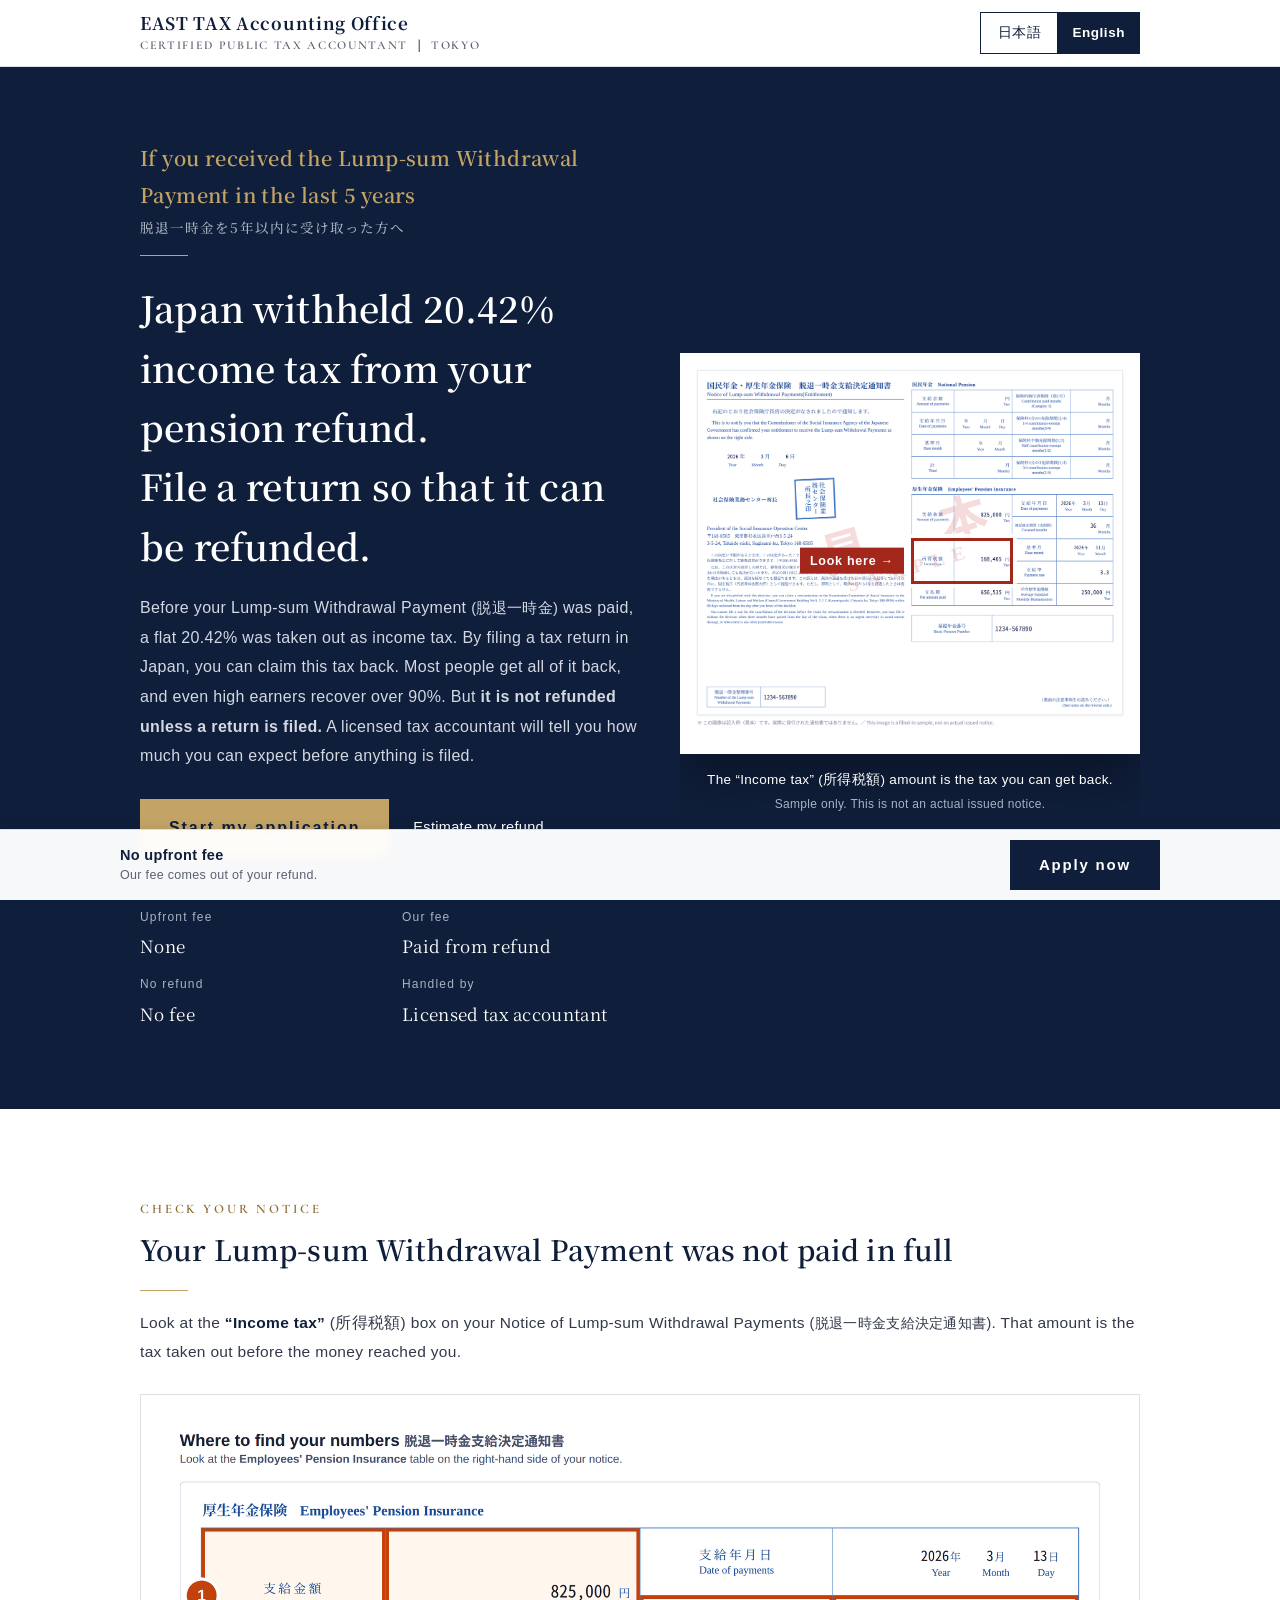
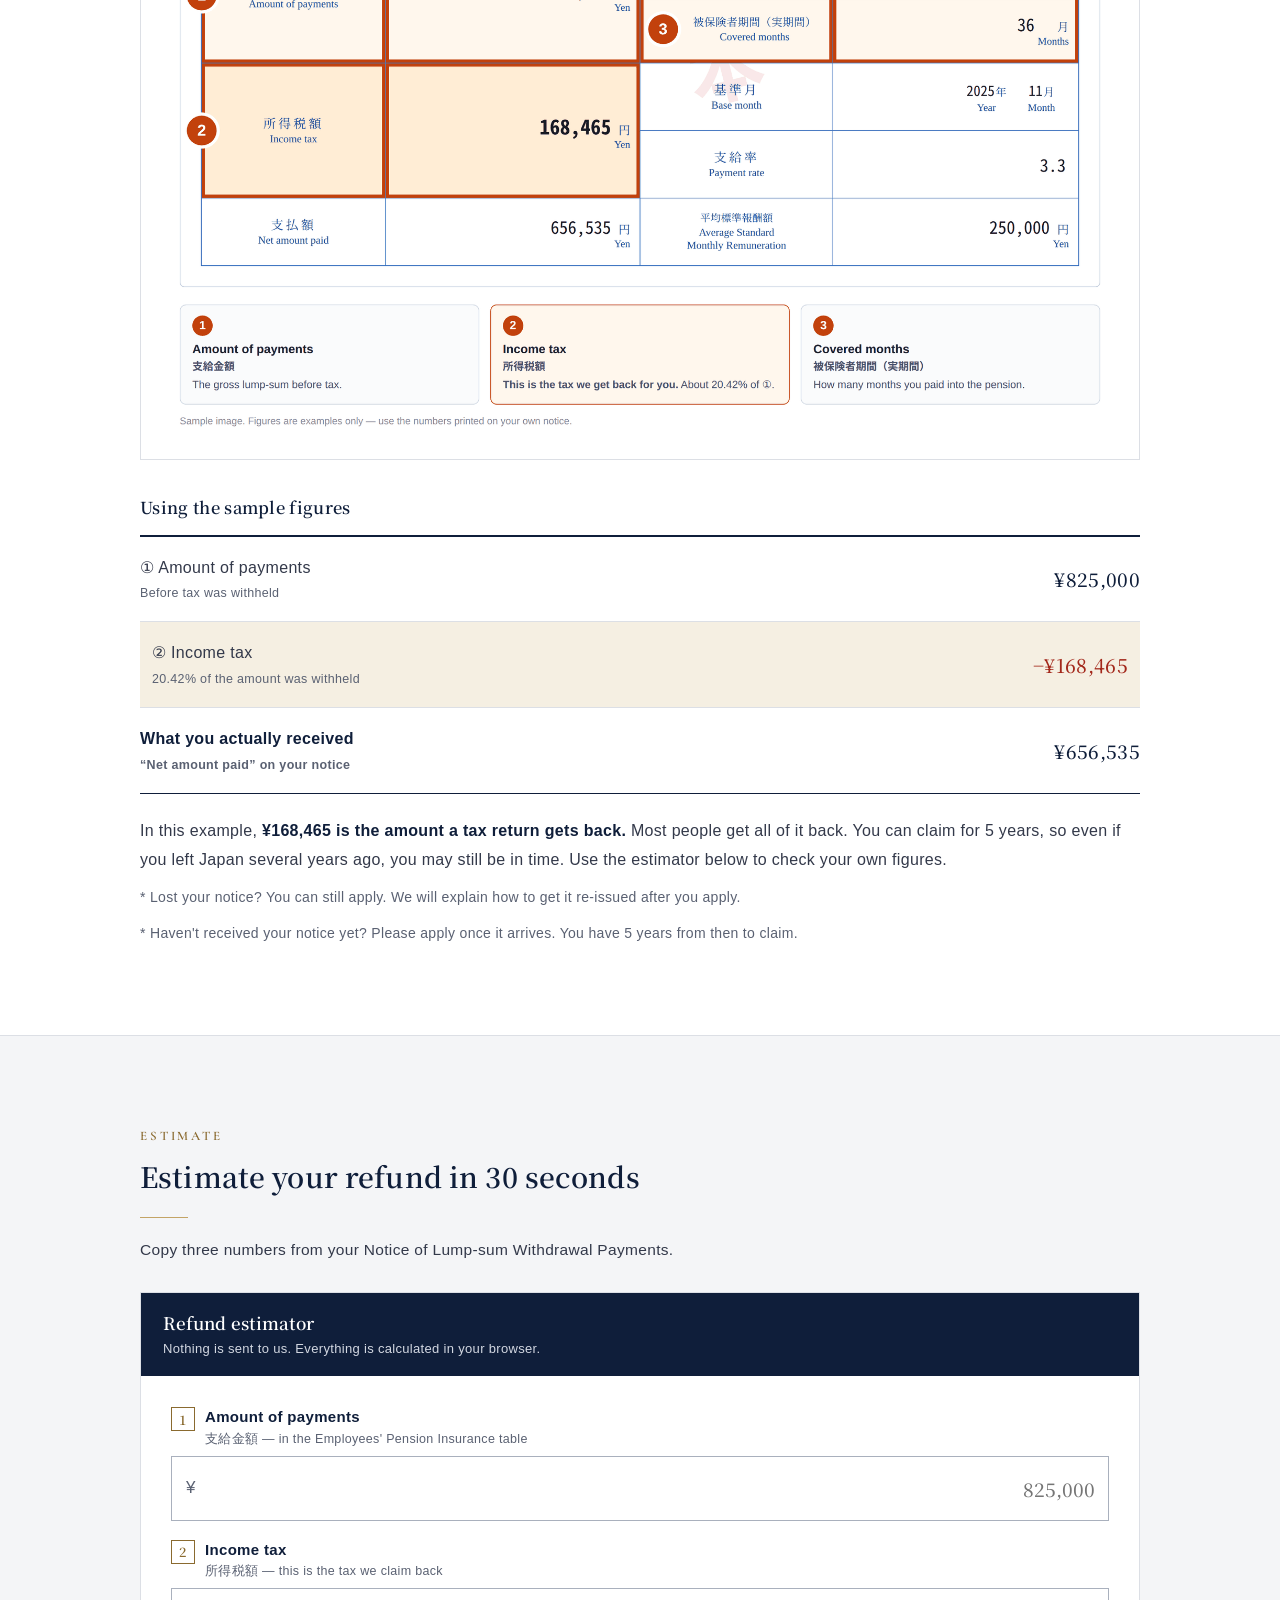
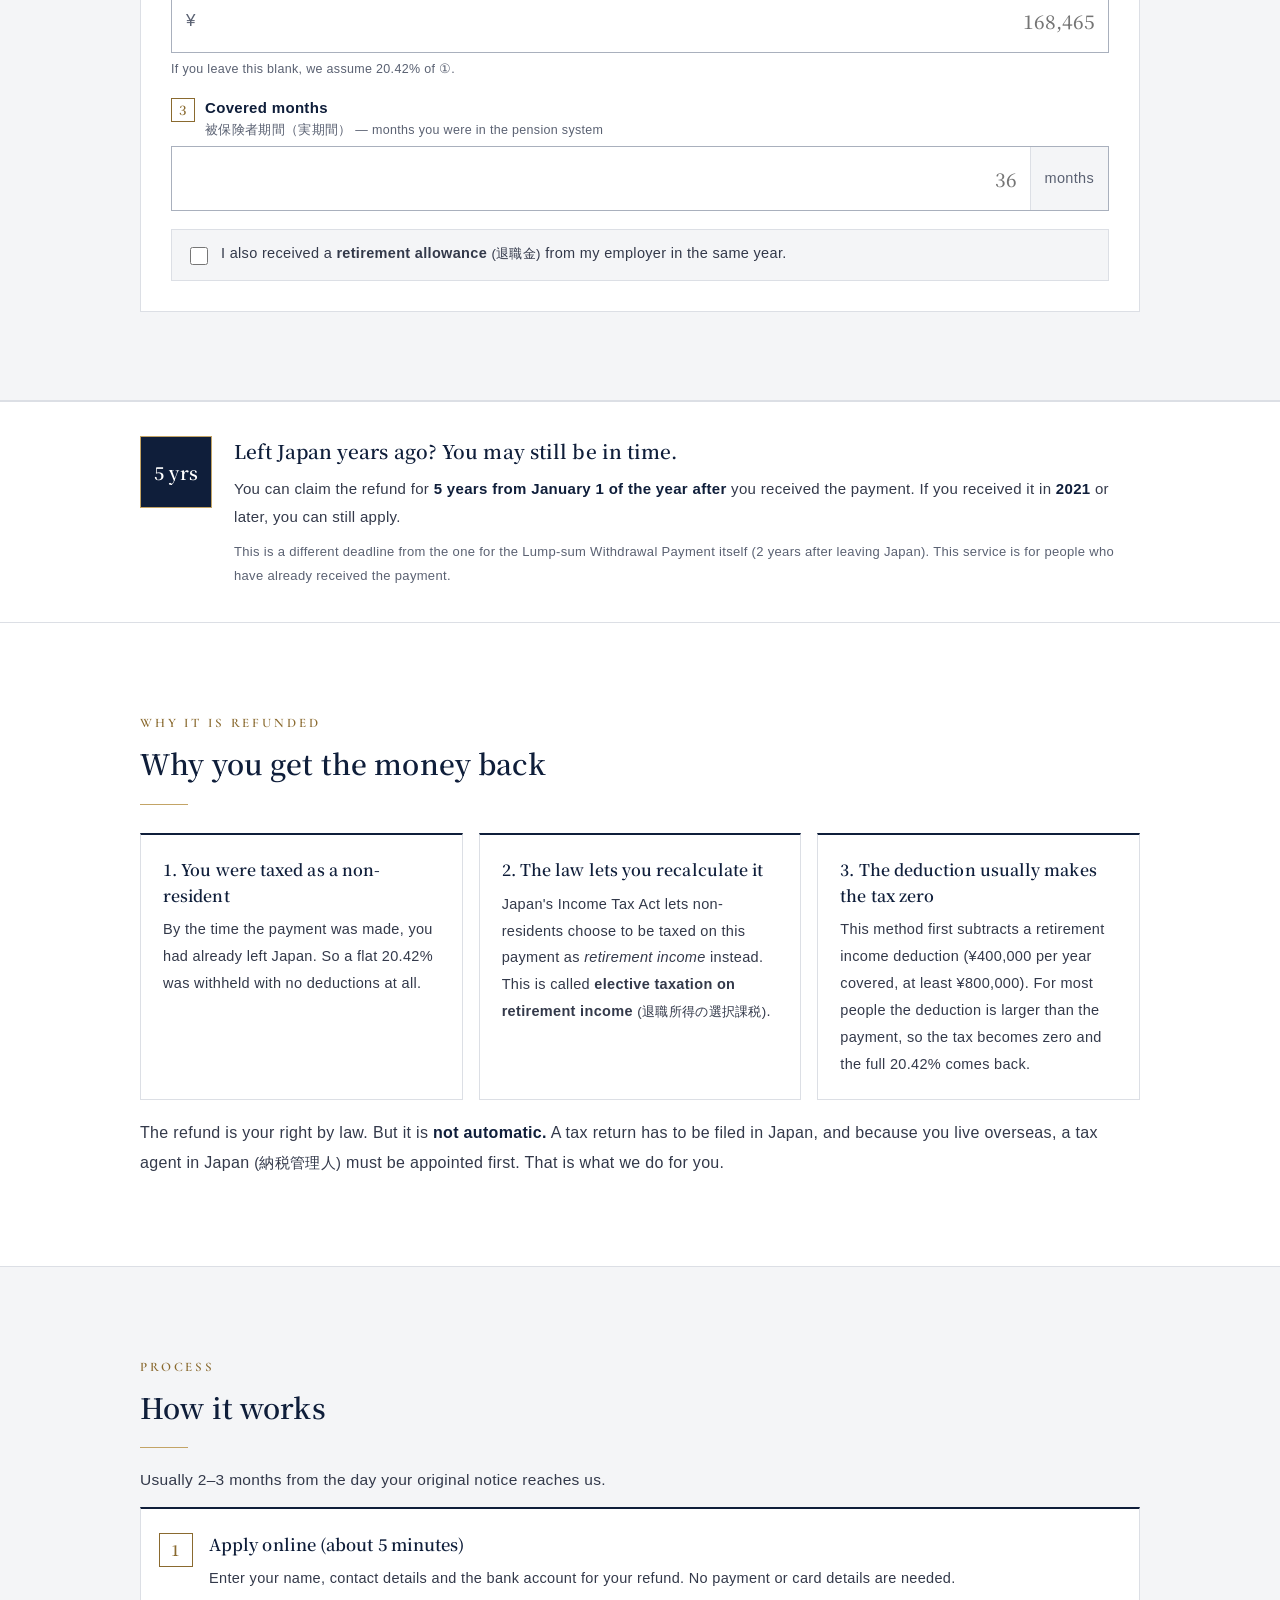
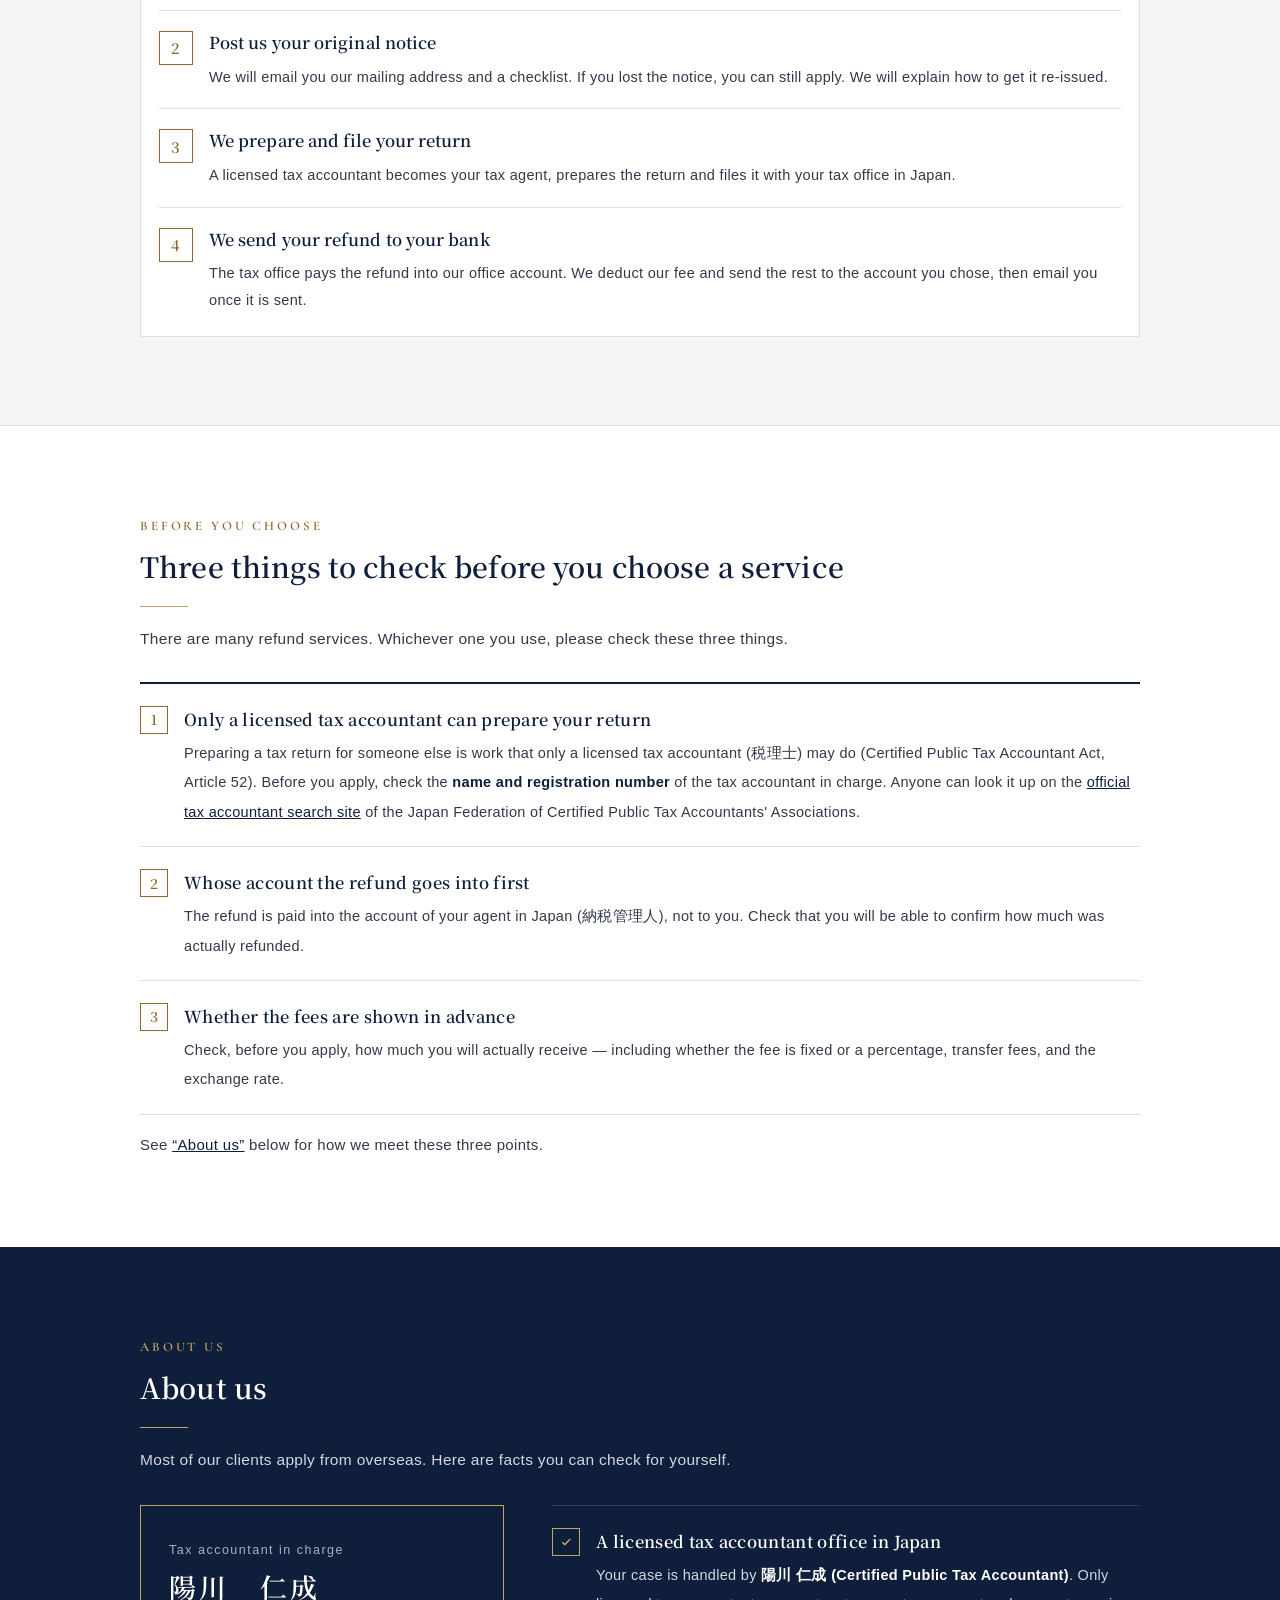
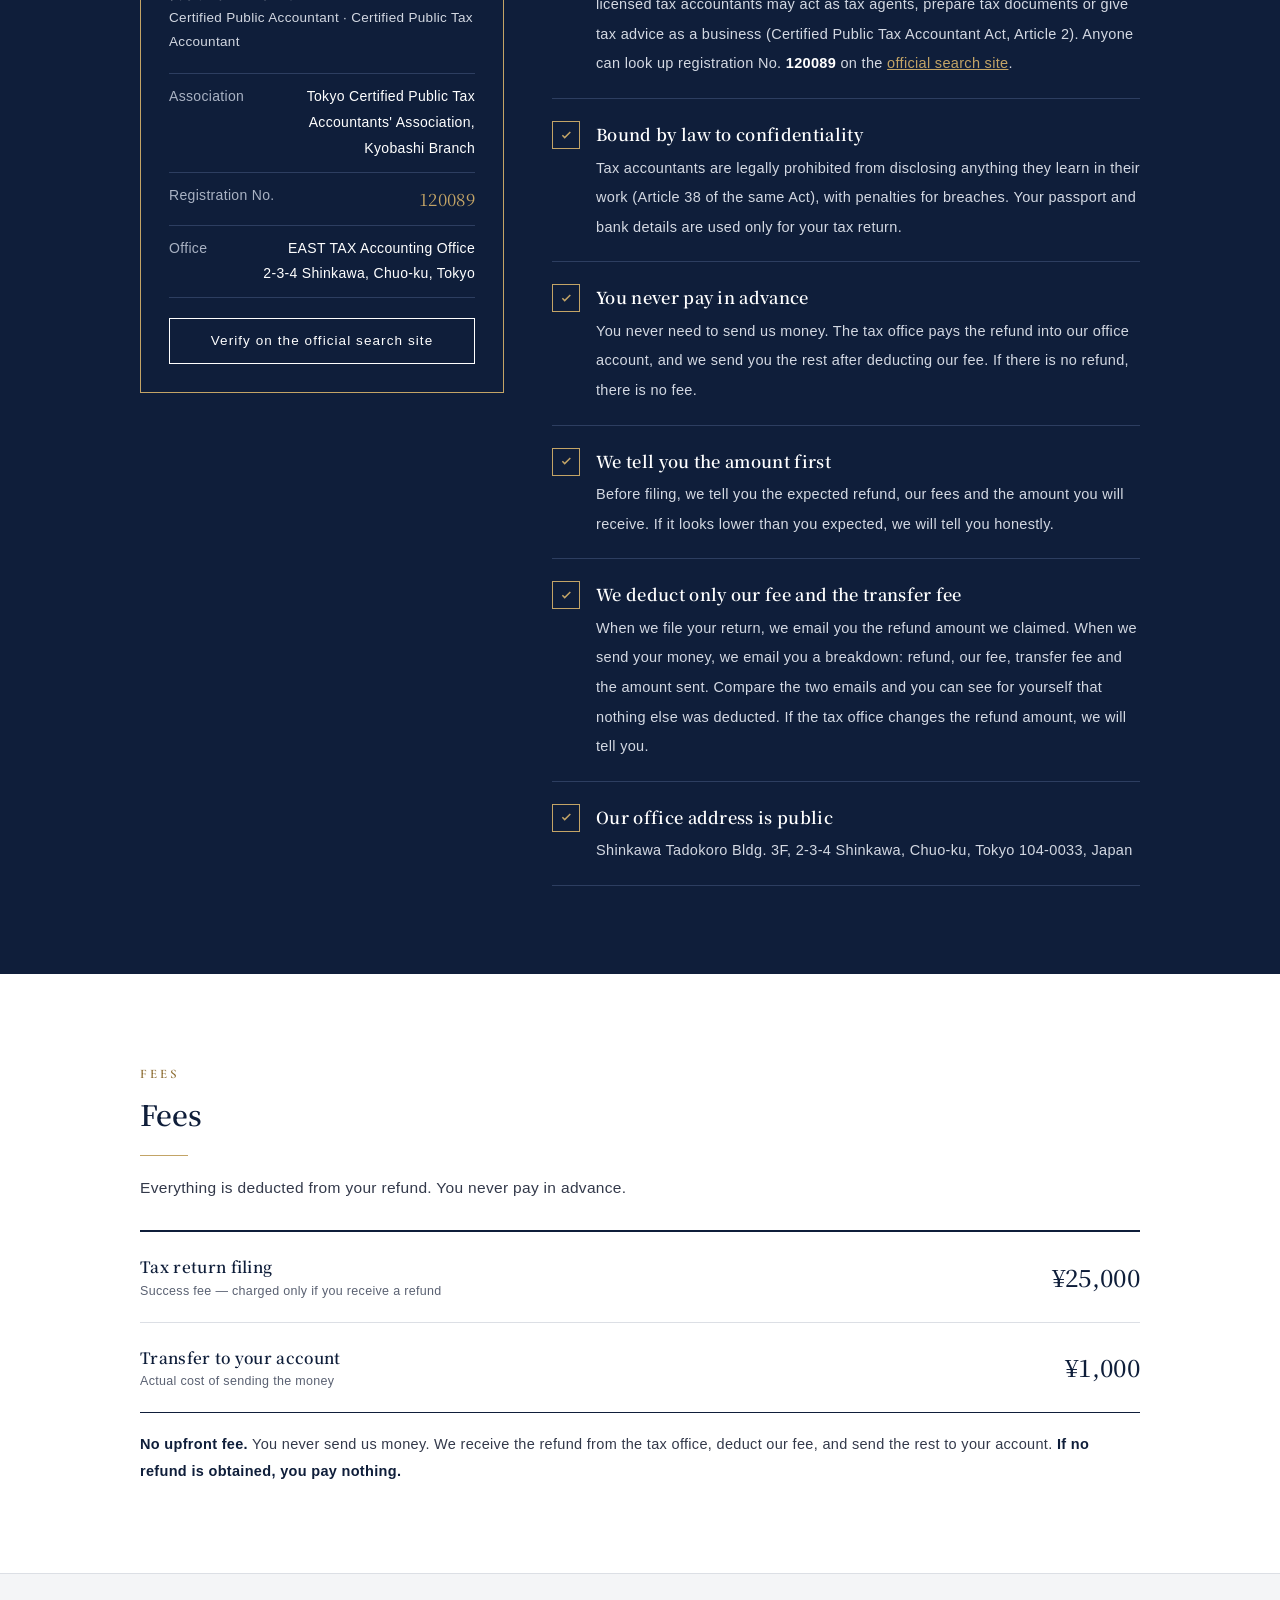
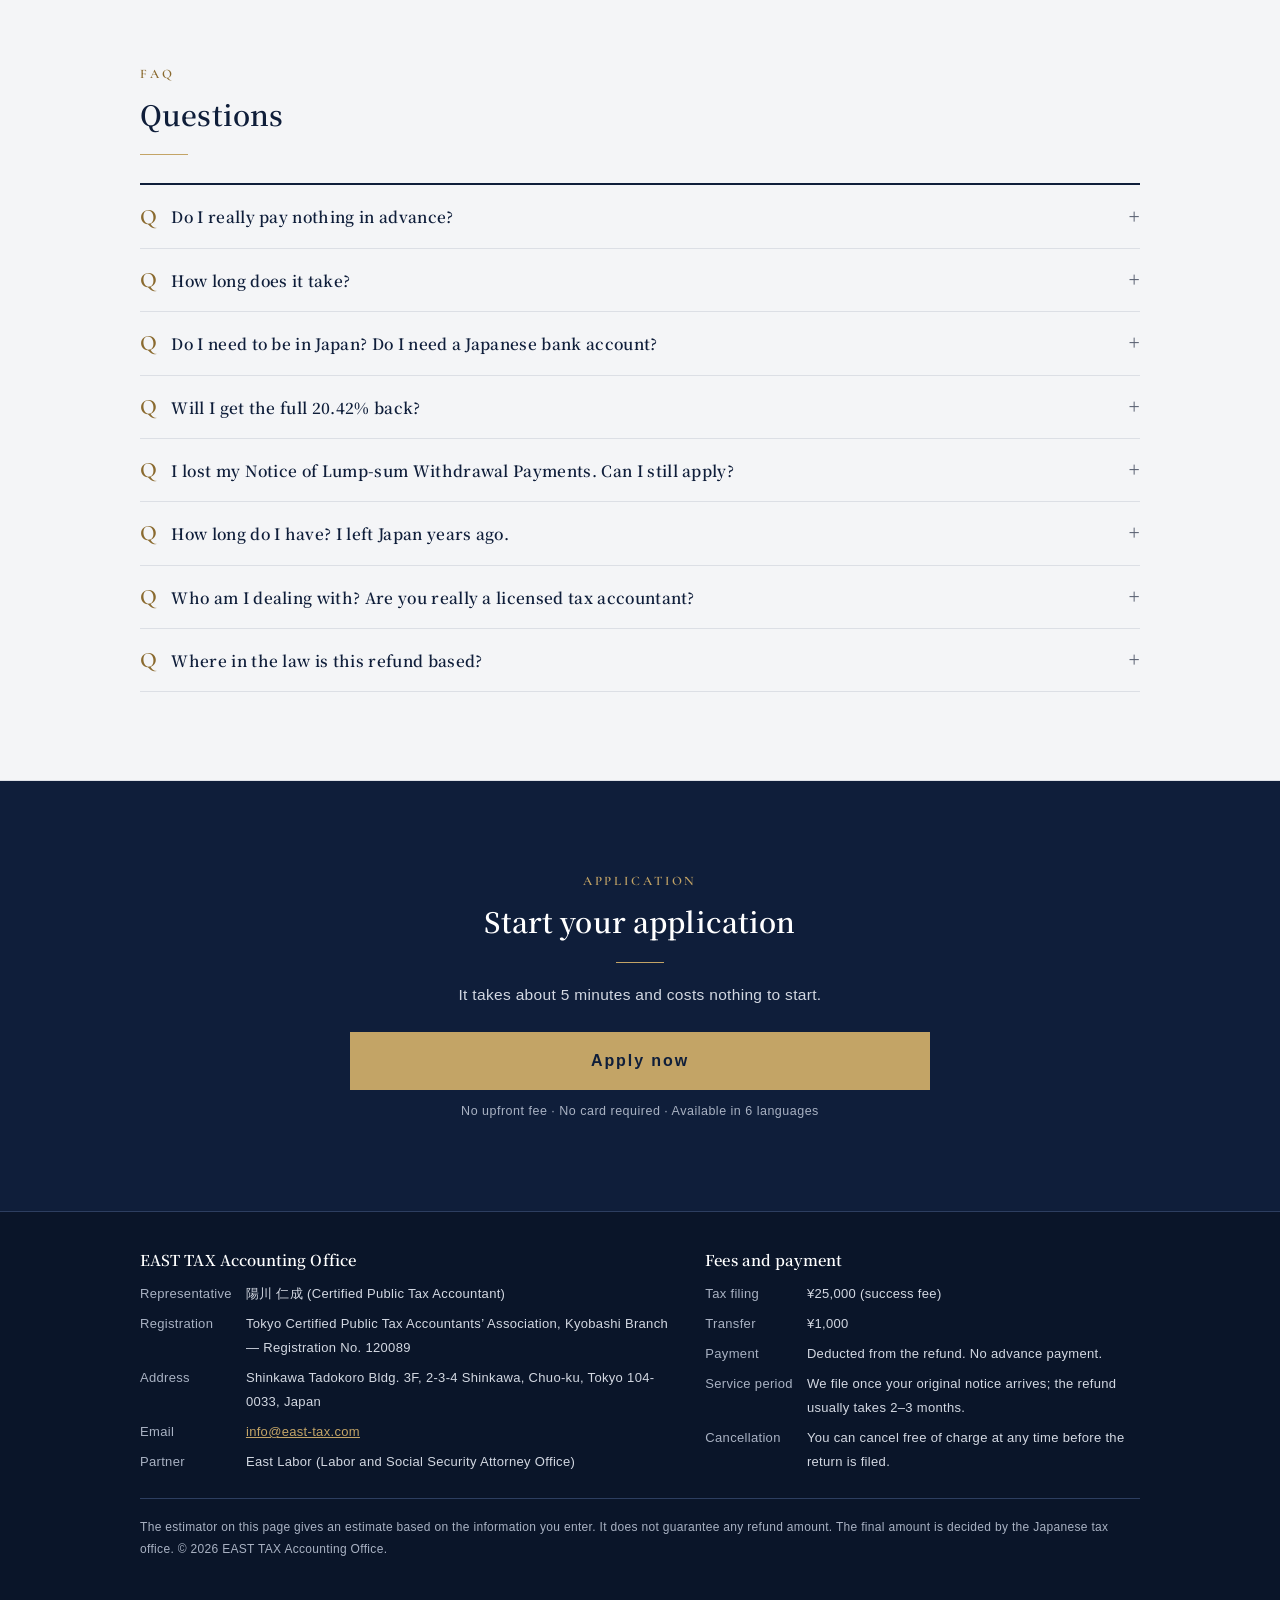
==== commit 7276919a: "英語LPの見出しを修正（so that it can be refunded） Co-Authored-By: Claude Opus 5.5 <noreply@anthropic.com>" ====
--- a/lp/en/index.html
+++ b/lp/en/index.html
@@ -33,8 +33,9 @@
   FEE_TRANSFER: 1000,               // 送金手数料
 
   GA_ID:        '',                 // 例 'G-XXXXXXXXXX'
-  ADS_ID:       '',                 // 例 'AW-123456789'
-  ADS_CONV_CTA: '',                 // 例 'AW-123456789/AbCdEfGhIj'
+  ADS_ID:       'AW-18578080639',   // Google広告のタグID（2026-11-16 設定）
+  ADS_CONV_CTA: '',                 // 「申し込む」ボタンのクリック。Google広告では「セカンダリ（補助）」として登録する。
+                                    // 最適化に使う主のコンバージョンは、フォームの申込み完了（web/config.js の ADS_CONV_SUBMIT）
 
   CONTACT:      'info@east-tax.com',
   OFFICE_NAME:  'EAST TAX Accounting Office',
@@ -359,7 +360,7 @@
     <div class="hero-text">
       <p class="hero-lead">If you received the Lump-sum Withdrawal Payment in the last 5 years</p>
       <p class="hero-en" lang="ja">脱退一時金を5年以内に受け取った方へ</p>
-      <h1>Japan withheld 20.42% income tax from your pension refund.<br>File a return, and you can get it back.</h1>
+      <h1>Japan withheld 20.42% income tax from your pension refund.<br>File a return so that it can be refunded.</h1>
       <p class="lede">Before your Lump-sum Withdrawal Payment <span class="ja" lang="ja">(脱退一時金)</span> was paid, a flat 20.42% was taken out as income tax. By filing a tax return in Japan, you can claim this tax back. Most people get all of it back, and even high earners recover over 90%. But <b>it is not refunded unless a return is filed.</b> A licensed tax accountant will tell you how much you can expect before anything is filed.</p>
       <div class="hero-cta">
         <a class="btn gold" href="#" id="cta-hero" data-cta="hero">Start my application</a>
